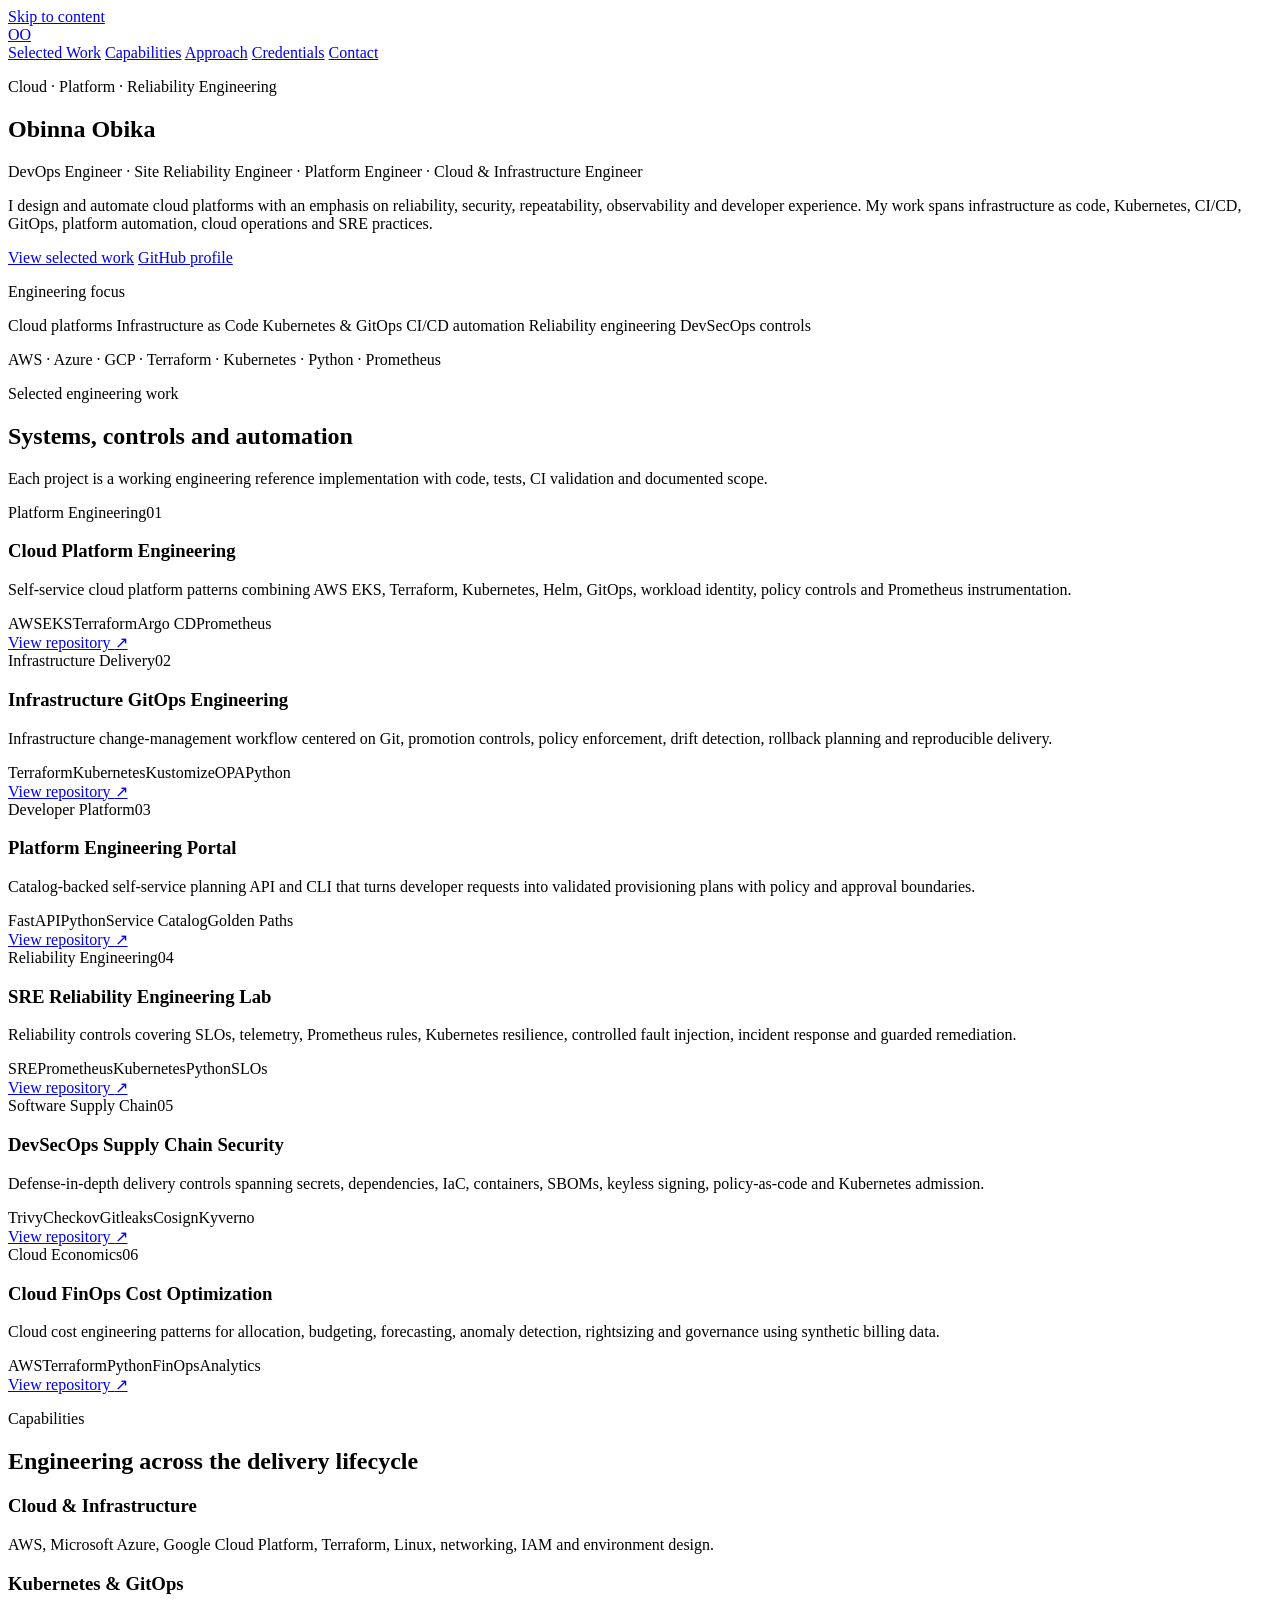
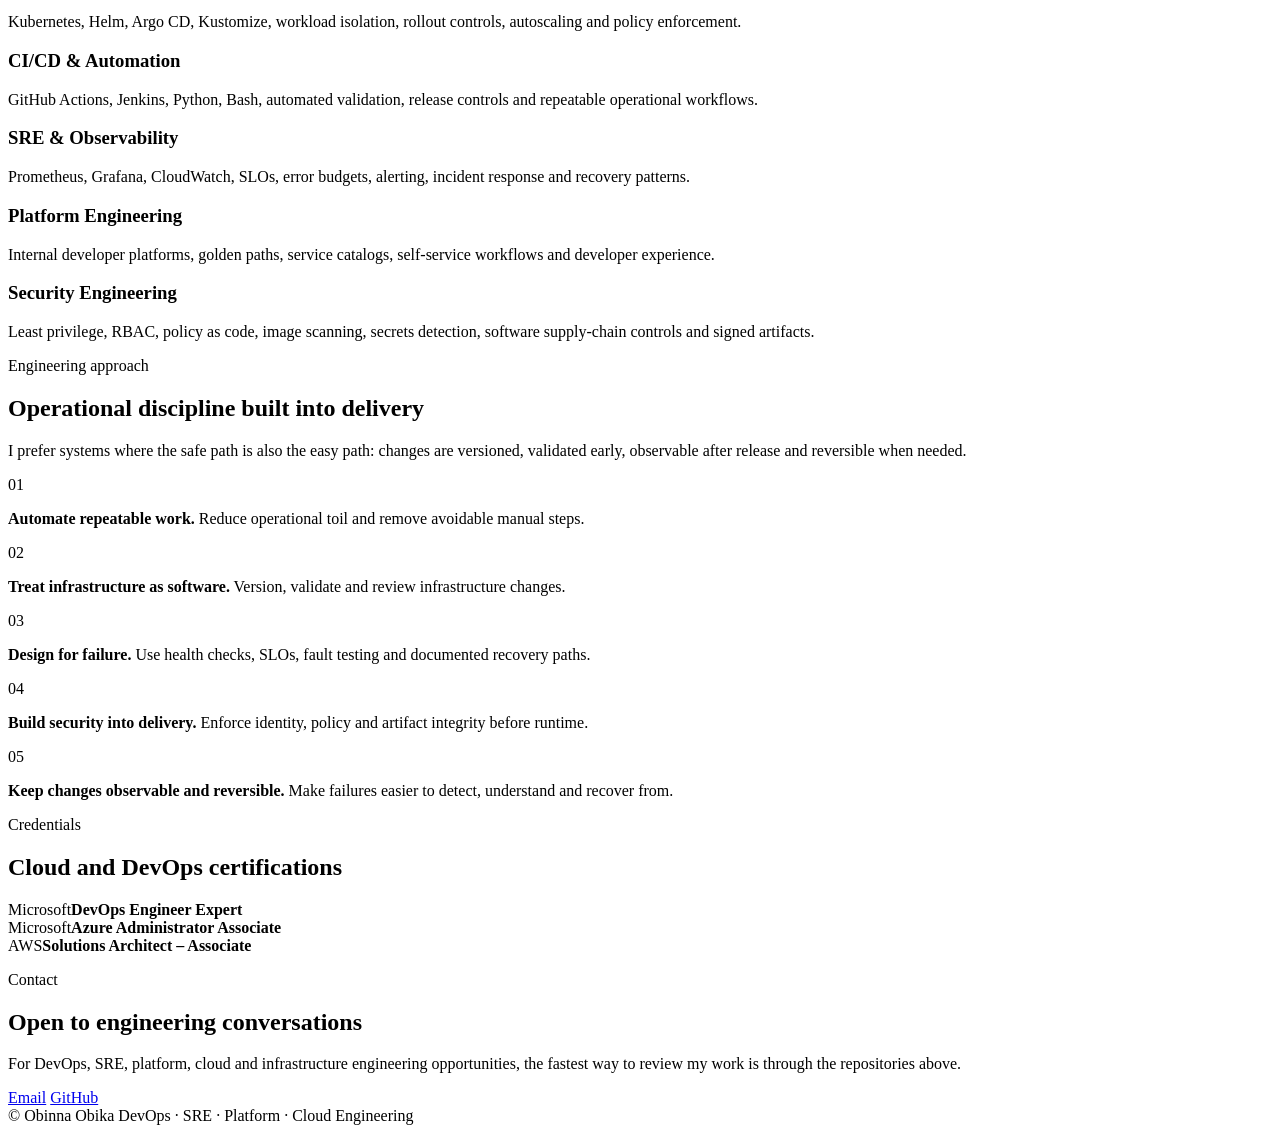
==== index.html @ 966cf47a "Publish professional portfolio from repository root" ====
<!doctype html>
<html lang="en">
<head>
  <meta charset="utf-8">
  <meta name="viewport" content="width=device-width, initial-scale=1">
  <meta name="description" content="Obinna Obika — DevOps, Site Reliability, Platform, Cloud and Infrastructure Engineering portfolio.">
  <meta name="theme-color" content="#0b1220">
  <meta property="og:title" content="Obinna Obika | Engineering Portfolio">
  <meta property="og:description" content="DevOps, SRE, Platform, Cloud and Infrastructure Engineering work focused on reliability, automation, security and developer experience.">
  <meta property="og:type" content="website">
  <title>Obinna Obika | Engineering Portfolio</title>
  <link rel="stylesheet" href="styles.css">
</head>
<body>
  <a class="skip-link" href="#main">Skip to content</a>

  <header class="site-header">
    <div class="container nav-wrap">
      <a class="brand" href="#top" aria-label="Obinna Obika home">OO</a>
      <nav class="nav" aria-label="Primary navigation">
        <a href="#work">Selected Work</a>
        <a href="#capabilities">Capabilities</a>
        <a href="#principles">Approach</a>
        <a href="#credentials">Credentials</a>
        <a class="nav-cta" href="#contact">Contact</a>
      </nav>
    </div>
  </header>

  <main id="main">
    <section class="hero" id="top">
      <div class="container hero-grid">
        <div>
          <p class="eyebrow">Cloud · Platform · Reliability Engineering</p>
          <h1>Obinna Obika</h1>
          <p class="role-line">DevOps Engineer · Site Reliability Engineer · Platform Engineer · Cloud &amp; Infrastructure Engineer</p>
          <p class="hero-copy">I design and automate cloud platforms with an emphasis on reliability, security, repeatability, observability and developer experience. My work spans infrastructure as code, Kubernetes, CI/CD, GitOps, platform automation, cloud operations and SRE practices.</p>
          <div class="hero-actions">
            <a class="button primary" href="#work">View selected work</a>
            <a class="button secondary" href="https://github.com/obinna-obika-devops" target="_blank" rel="noopener">GitHub profile</a>
          </div>
        </div>
        <aside class="focus-card" aria-label="Engineering focus">
          <p class="card-kicker">Engineering focus</p>
          <div class="focus-list">
            <span>Cloud platforms</span>
            <span>Infrastructure as Code</span>
            <span>Kubernetes &amp; GitOps</span>
            <span>CI/CD automation</span>
            <span>Reliability engineering</span>
            <span>DevSecOps controls</span>
          </div>
          <p class="focus-note">AWS · Azure · GCP · Terraform · Kubernetes · Python · Prometheus</p>
        </aside>
      </div>
    </section>

    <section class="section" id="work">
      <div class="container">
        <div class="section-heading">
          <p class="eyebrow">Selected engineering work</p>
          <h2>Systems, controls and automation</h2>
          <p>Each project is a working engineering reference implementation with code, tests, CI validation and documented scope.</p>
        </div>

        <div class="project-grid">
          <article class="project-card featured">
            <div class="project-topline"><span>Platform Engineering</span><span>01</span></div>
            <h3>Cloud Platform Engineering</h3>
            <p>Self-service cloud platform patterns combining AWS EKS, Terraform, Kubernetes, Helm, GitOps, workload identity, policy controls and Prometheus instrumentation.</p>
            <div class="tags"><span>AWS</span><span>EKS</span><span>Terraform</span><span>Argo CD</span><span>Prometheus</span></div>
            <a href="https://github.com/obinna-obika-devops/cloud-platform-engineering" target="_blank" rel="noopener">View repository <span aria-hidden="true">↗</span></a>
          </article>

          <article class="project-card">
            <div class="project-topline"><span>Infrastructure Delivery</span><span>02</span></div>
            <h3>Infrastructure GitOps Engineering</h3>
            <p>Infrastructure change-management workflow centered on Git, promotion controls, policy enforcement, drift detection, rollback planning and reproducible delivery.</p>
            <div class="tags"><span>Terraform</span><span>Kubernetes</span><span>Kustomize</span><span>OPA</span><span>Python</span></div>
            <a href="https://github.com/obinna-obika-devops/infrastructure-gitops-engineering" target="_blank" rel="noopener">View repository <span aria-hidden="true">↗</span></a>
          </article>

          <article class="project-card">
            <div class="project-topline"><span>Developer Platform</span><span>03</span></div>
            <h3>Platform Engineering Portal</h3>
            <p>Catalog-backed self-service planning API and CLI that turns developer requests into validated provisioning plans with policy and approval boundaries.</p>
            <div class="tags"><span>FastAPI</span><span>Python</span><span>Service Catalog</span><span>Golden Paths</span></div>
            <a href="https://github.com/obinna-obika-devops/platform-engineering-portal" target="_blank" rel="noopener">View repository <span aria-hidden="true">↗</span></a>
          </article>

          <article class="project-card">
            <div class="project-topline"><span>Reliability Engineering</span><span>04</span></div>
            <h3>SRE Reliability Engineering Lab</h3>
            <p>Reliability controls covering SLOs, telemetry, Prometheus rules, Kubernetes resilience, controlled fault injection, incident response and guarded remediation.</p>
            <div class="tags"><span>SRE</span><span>Prometheus</span><span>Kubernetes</span><span>Python</span><span>SLOs</span></div>
            <a href="https://github.com/obinna-obika-devops/sre-reliability-engineering-lab" target="_blank" rel="noopener">View repository <span aria-hidden="true">↗</span></a>
          </article>

          <article class="project-card">
            <div class="project-topline"><span>Software Supply Chain</span><span>05</span></div>
            <h3>DevSecOps Supply Chain Security</h3>
            <p>Defense-in-depth delivery controls spanning secrets, dependencies, IaC, containers, SBOMs, keyless signing, policy-as-code and Kubernetes admission.</p>
            <div class="tags"><span>Trivy</span><span>Checkov</span><span>Gitleaks</span><span>Cosign</span><span>Kyverno</span></div>
            <a href="https://github.com/obinna-obika-devops/devsecops-supply-chain-security" target="_blank" rel="noopener">View repository <span aria-hidden="true">↗</span></a>
          </article>

          <article class="project-card">
            <div class="project-topline"><span>Cloud Economics</span><span>06</span></div>
            <h3>Cloud FinOps Cost Optimization</h3>
            <p>Cloud cost engineering patterns for allocation, budgeting, forecasting, anomaly detection, rightsizing and governance using synthetic billing data.</p>
            <div class="tags"><span>AWS</span><span>Terraform</span><span>Python</span><span>FinOps</span><span>Analytics</span></div>
            <a href="https://github.com/obinna-obika-devops/cloud-finops-cost-optimization" target="_blank" rel="noopener">View repository <span aria-hidden="true">↗</span></a>
          </article>
        </div>
      </div>
    </section>

    <section class="section alt" id="capabilities">
      <div class="container">
        <div class="section-heading compact">
          <p class="eyebrow">Capabilities</p>
          <h2>Engineering across the delivery lifecycle</h2>
        </div>
        <div class="capability-grid">
          <div><h3>Cloud &amp; Infrastructure</h3><p>AWS, Microsoft Azure, Google Cloud Platform, Terraform, Linux, networking, IAM and environment design.</p></div>
          <div><h3>Kubernetes &amp; GitOps</h3><p>Kubernetes, Helm, Argo CD, Kustomize, workload isolation, rollout controls, autoscaling and policy enforcement.</p></div>
          <div><h3>CI/CD &amp; Automation</h3><p>GitHub Actions, Jenkins, Python, Bash, automated validation, release controls and repeatable operational workflows.</p></div>
          <div><h3>SRE &amp; Observability</h3><p>Prometheus, Grafana, CloudWatch, SLOs, error budgets, alerting, incident response and recovery patterns.</p></div>
          <div><h3>Platform Engineering</h3><p>Internal developer platforms, golden paths, service catalogs, self-service workflows and developer experience.</p></div>
          <div><h3>Security Engineering</h3><p>Least privilege, RBAC, policy as code, image scanning, secrets detection, software supply-chain controls and signed artifacts.</p></div>
        </div>
      </div>
    </section>

    <section class="section" id="principles">
      <div class="container split">
        <div class="section-heading compact">
          <p class="eyebrow">Engineering approach</p>
          <h2>Operational discipline built into delivery</h2>
          <p>I prefer systems where the safe path is also the easy path: changes are versioned, validated early, observable after release and reversible when needed.</p>
        </div>
        <div class="principles">
          <div><span>01</span><p><strong>Automate repeatable work.</strong> Reduce operational toil and remove avoidable manual steps.</p></div>
          <div><span>02</span><p><strong>Treat infrastructure as software.</strong> Version, validate and review infrastructure changes.</p></div>
          <div><span>03</span><p><strong>Design for failure.</strong> Use health checks, SLOs, fault testing and documented recovery paths.</p></div>
          <div><span>04</span><p><strong>Build security into delivery.</strong> Enforce identity, policy and artifact integrity before runtime.</p></div>
          <div><span>05</span><p><strong>Keep changes observable and reversible.</strong> Make failures easier to detect, understand and recover from.</p></div>
        </div>
      </div>
    </section>

    <section class="section alt" id="credentials">
      <div class="container credentials-wrap">
        <div class="section-heading compact">
          <p class="eyebrow">Credentials</p>
          <h2>Cloud and DevOps certifications</h2>
        </div>
        <div class="credential-grid">
          <div class="credential"><span>Microsoft</span><strong>DevOps Engineer Expert</strong></div>
          <div class="credential"><span>Microsoft</span><strong>Azure Administrator Associate</strong></div>
          <div class="credential"><span>AWS</span><strong>Solutions Architect – Associate</strong></div>
        </div>
      </div>
    </section>

    <section class="section contact" id="contact">
      <div class="container contact-grid">
        <div>
          <p class="eyebrow">Contact</p>
          <h2>Open to engineering conversations</h2>
          <p>For DevOps, SRE, platform, cloud and infrastructure engineering opportunities, the fastest way to review my work is through the repositories above.</p>
        </div>
        <div class="contact-actions">
          <a class="button primary" href="mailto:bilolo74@gmail.com">Email</a>
          <a class="button secondary" href="https://github.com/obinna-obika-devops" target="_blank" rel="noopener">GitHub</a>
        </div>
      </div>
    </section>
  </main>

  <footer>
    <div class="container footer-wrap">
      <span>© <span id="year"></span> Obinna Obika</span>
      <span>DevOps · SRE · Platform · Cloud Engineering</span>
    </div>
  </footer>

  <script src="script.js"></script>
</body>
</html>
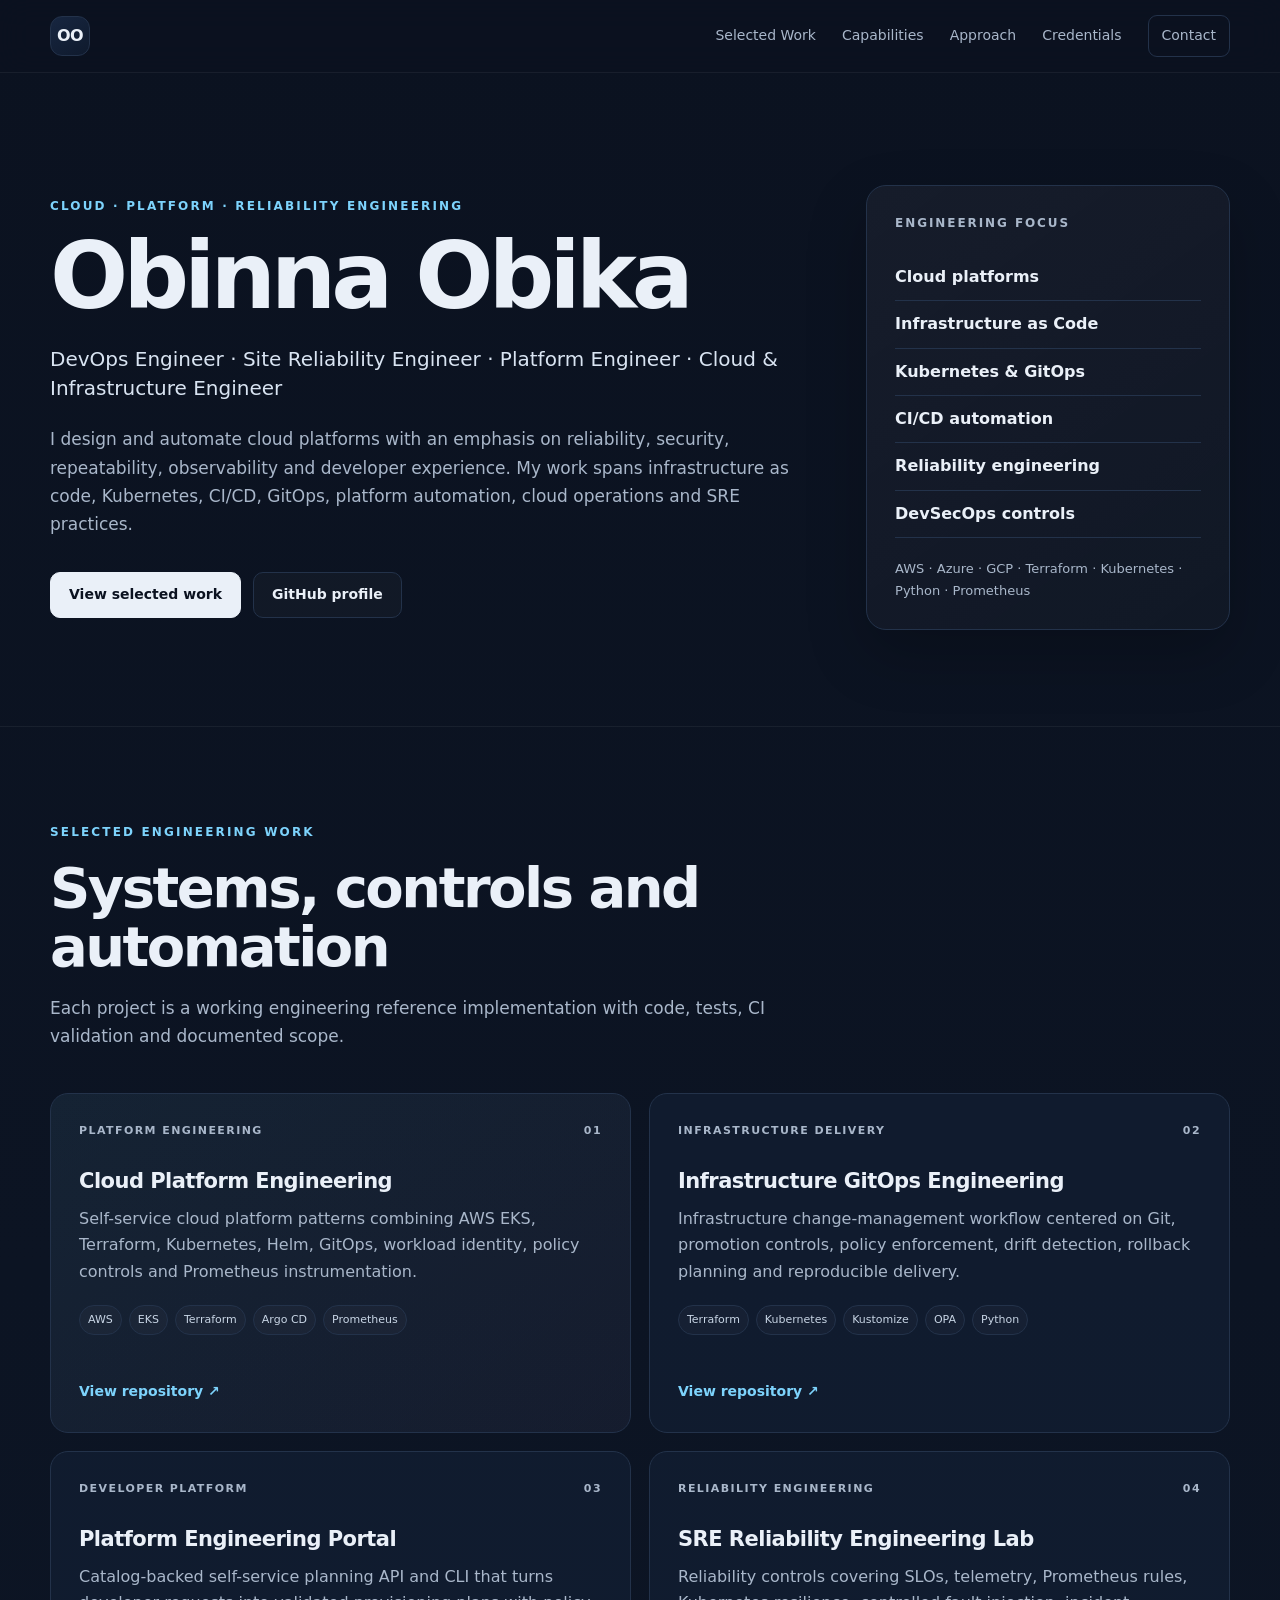
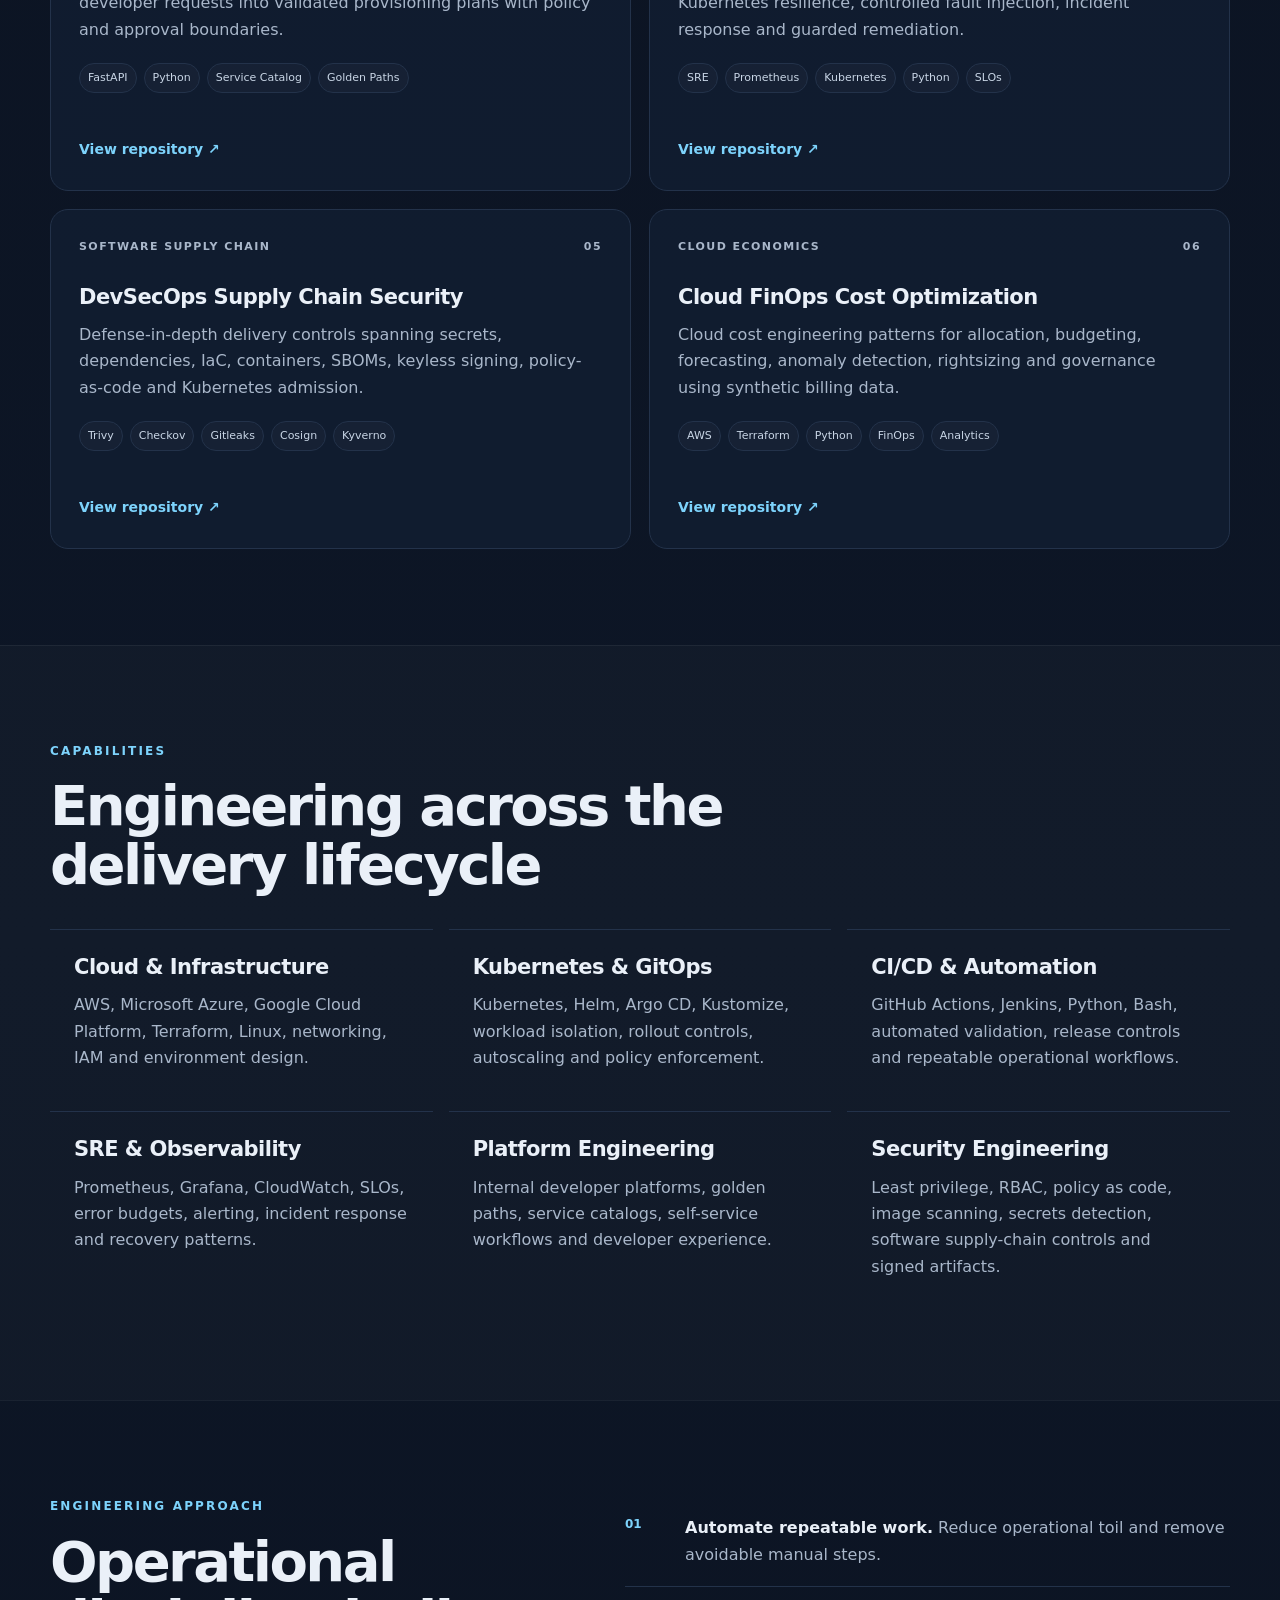
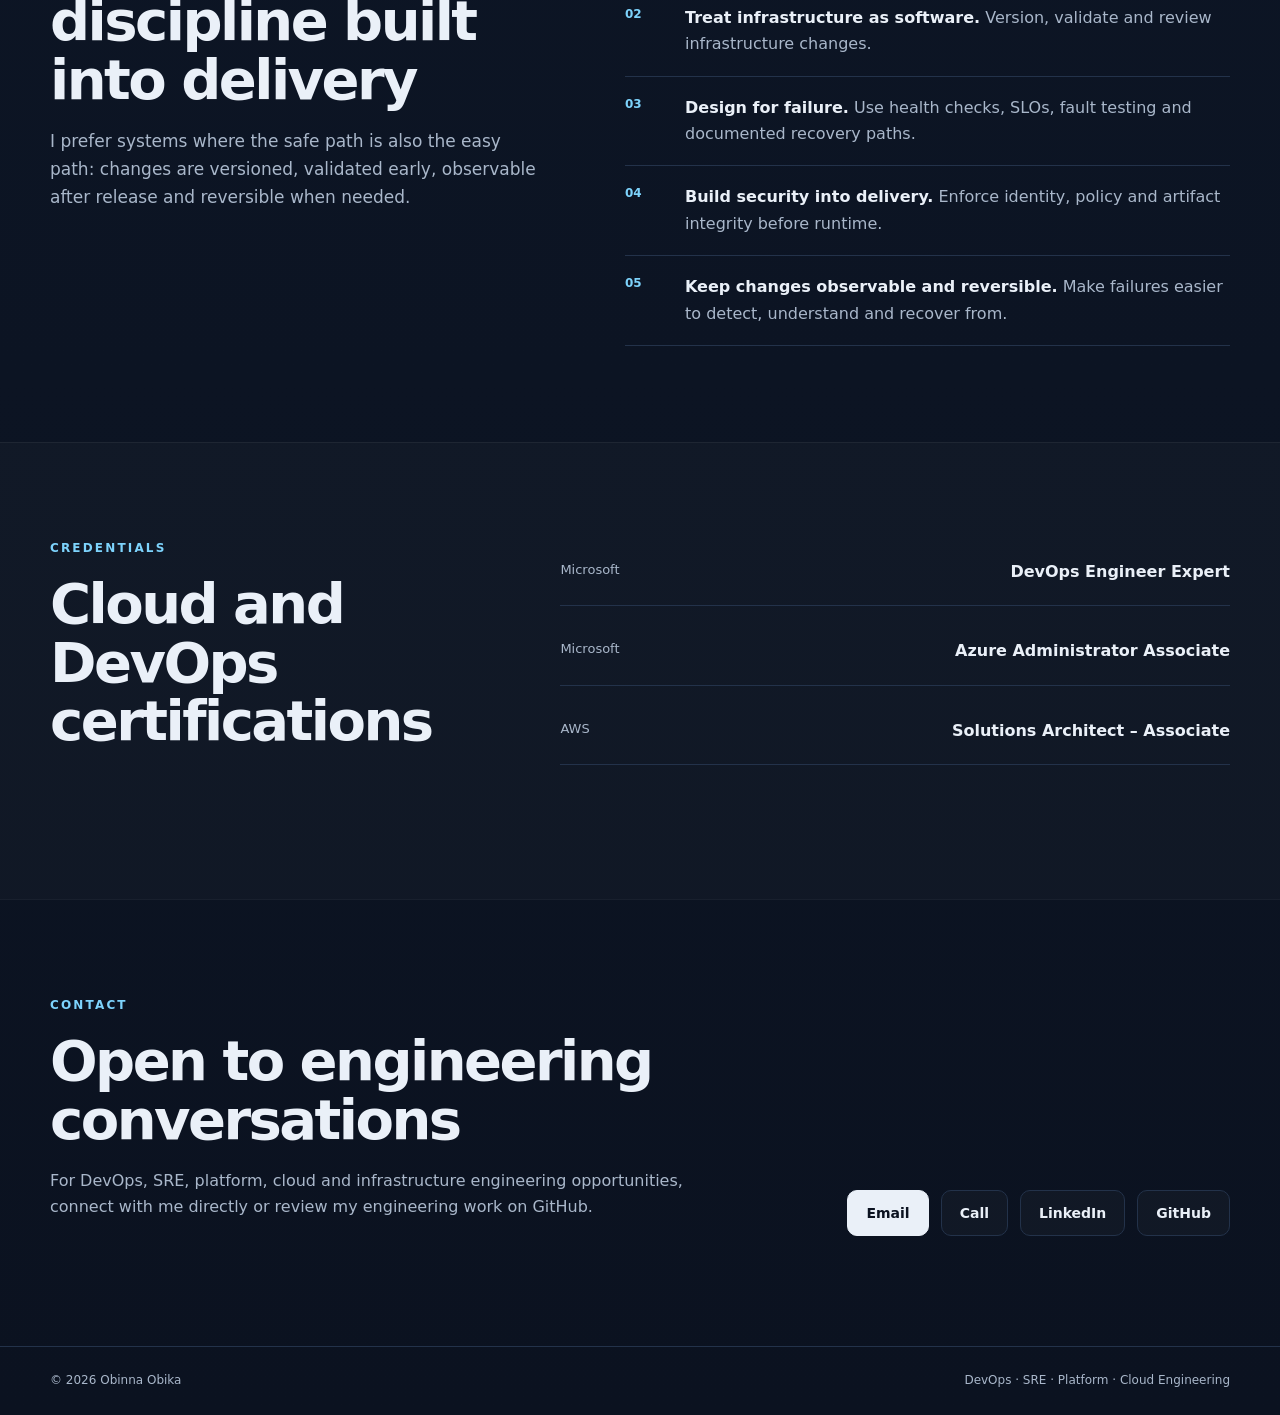
==== commit 43e6991c: "Improve portfolio contact links" ====
--- a/index.html
+++ b/index.html
@@ -13,178 +13,23 @@
 </head>
 <body>
   <a class="skip-link" href="#main">Skip to content</a>
-
-  <header class="site-header">
-    <div class="container nav-wrap">
-      <a class="brand" href="#top" aria-label="Obinna Obika home">OO</a>
-      <nav class="nav" aria-label="Primary navigation">
-        <a href="#work">Selected Work</a>
-        <a href="#capabilities">Capabilities</a>
-        <a href="#principles">Approach</a>
-        <a href="#credentials">Credentials</a>
-        <a class="nav-cta" href="#contact">Contact</a>
-      </nav>
-    </div>
-  </header>
-
+  <header class="site-header"><div class="container nav-wrap"><a class="brand" href="#top" aria-label="Obinna Obika home">OO</a><nav class="nav" aria-label="Primary navigation"><a href="#work">Selected Work</a><a href="#capabilities">Capabilities</a><a href="#principles">Approach</a><a href="#credentials">Credentials</a><a class="nav-cta" href="#contact">Contact</a></nav></div></header>
   <main id="main">
-    <section class="hero" id="top">
-      <div class="container hero-grid">
-        <div>
-          <p class="eyebrow">Cloud · Platform · Reliability Engineering</p>
-          <h1>Obinna Obika</h1>
-          <p class="role-line">DevOps Engineer · Site Reliability Engineer · Platform Engineer · Cloud &amp; Infrastructure Engineer</p>
-          <p class="hero-copy">I design and automate cloud platforms with an emphasis on reliability, security, repeatability, observability and developer experience. My work spans infrastructure as code, Kubernetes, CI/CD, GitOps, platform automation, cloud operations and SRE practices.</p>
-          <div class="hero-actions">
-            <a class="button primary" href="#work">View selected work</a>
-            <a class="button secondary" href="https://github.com/obinna-obika-devops" target="_blank" rel="noopener">GitHub profile</a>
-          </div>
-        </div>
-        <aside class="focus-card" aria-label="Engineering focus">
-          <p class="card-kicker">Engineering focus</p>
-          <div class="focus-list">
-            <span>Cloud platforms</span>
-            <span>Infrastructure as Code</span>
-            <span>Kubernetes &amp; GitOps</span>
-            <span>CI/CD automation</span>
-            <span>Reliability engineering</span>
-            <span>DevSecOps controls</span>
-          </div>
-          <p class="focus-note">AWS · Azure · GCP · Terraform · Kubernetes · Python · Prometheus</p>
-        </aside>
-      </div>
-    </section>
-
-    <section class="section" id="work">
-      <div class="container">
-        <div class="section-heading">
-          <p class="eyebrow">Selected engineering work</p>
-          <h2>Systems, controls and automation</h2>
-          <p>Each project is a working engineering reference implementation with code, tests, CI validation and documented scope.</p>
-        </div>
-
-        <div class="project-grid">
-          <article class="project-card featured">
-            <div class="project-topline"><span>Platform Engineering</span><span>01</span></div>
-            <h3>Cloud Platform Engineering</h3>
-            <p>Self-service cloud platform patterns combining AWS EKS, Terraform, Kubernetes, Helm, GitOps, workload identity, policy controls and Prometheus instrumentation.</p>
-            <div class="tags"><span>AWS</span><span>EKS</span><span>Terraform</span><span>Argo CD</span><span>Prometheus</span></div>
-            <a href="https://github.com/obinna-obika-devops/cloud-platform-engineering" target="_blank" rel="noopener">View repository <span aria-hidden="true">↗</span></a>
-          </article>
-
-          <article class="project-card">
-            <div class="project-topline"><span>Infrastructure Delivery</span><span>02</span></div>
-            <h3>Infrastructure GitOps Engineering</h3>
-            <p>Infrastructure change-management workflow centered on Git, promotion controls, policy enforcement, drift detection, rollback planning and reproducible delivery.</p>
-            <div class="tags"><span>Terraform</span><span>Kubernetes</span><span>Kustomize</span><span>OPA</span><span>Python</span></div>
-            <a href="https://github.com/obinna-obika-devops/infrastructure-gitops-engineering" target="_blank" rel="noopener">View repository <span aria-hidden="true">↗</span></a>
-          </article>
-
-          <article class="project-card">
-            <div class="project-topline"><span>Developer Platform</span><span>03</span></div>
-            <h3>Platform Engineering Portal</h3>
-            <p>Catalog-backed self-service planning API and CLI that turns developer requests into validated provisioning plans with policy and approval boundaries.</p>
-            <div class="tags"><span>FastAPI</span><span>Python</span><span>Service Catalog</span><span>Golden Paths</span></div>
-            <a href="https://github.com/obinna-obika-devops/platform-engineering-portal" target="_blank" rel="noopener">View repository <span aria-hidden="true">↗</span></a>
-          </article>
-
-          <article class="project-card">
-            <div class="project-topline"><span>Reliability Engineering</span><span>04</span></div>
-            <h3>SRE Reliability Engineering Lab</h3>
-            <p>Reliability controls covering SLOs, telemetry, Prometheus rules, Kubernetes resilience, controlled fault injection, incident response and guarded remediation.</p>
-            <div class="tags"><span>SRE</span><span>Prometheus</span><span>Kubernetes</span><span>Python</span><span>SLOs</span></div>
-            <a href="https://github.com/obinna-obika-devops/sre-reliability-engineering-lab" target="_blank" rel="noopener">View repository <span aria-hidden="true">↗</span></a>
-          </article>
-
-          <article class="project-card">
-            <div class="project-topline"><span>Software Supply Chain</span><span>05</span></div>
-            <h3>DevSecOps Supply Chain Security</h3>
-            <p>Defense-in-depth delivery controls spanning secrets, dependencies, IaC, containers, SBOMs, keyless signing, policy-as-code and Kubernetes admission.</p>
-            <div class="tags"><span>Trivy</span><span>Checkov</span><span>Gitleaks</span><span>Cosign</span><span>Kyverno</span></div>
-            <a href="https://github.com/obinna-obika-devops/devsecops-supply-chain-security" target="_blank" rel="noopener">View repository <span aria-hidden="true">↗</span></a>
-          </article>
-
-          <article class="project-card">
-            <div class="project-topline"><span>Cloud Economics</span><span>06</span></div>
-            <h3>Cloud FinOps Cost Optimization</h3>
-            <p>Cloud cost engineering patterns for allocation, budgeting, forecasting, anomaly detection, rightsizing and governance using synthetic billing data.</p>
-            <div class="tags"><span>AWS</span><span>Terraform</span><span>Python</span><span>FinOps</span><span>Analytics</span></div>
-            <a href="https://github.com/obinna-obika-devops/cloud-finops-cost-optimization" target="_blank" rel="noopener">View repository <span aria-hidden="true">↗</span></a>
-          </article>
-        </div>
-      </div>
-    </section>
-
-    <section class="section alt" id="capabilities">
-      <div class="container">
-        <div class="section-heading compact">
-          <p class="eyebrow">Capabilities</p>
-          <h2>Engineering across the delivery lifecycle</h2>
-        </div>
-        <div class="capability-grid">
-          <div><h3>Cloud &amp; Infrastructure</h3><p>AWS, Microsoft Azure, Google Cloud Platform, Terraform, Linux, networking, IAM and environment design.</p></div>
-          <div><h3>Kubernetes &amp; GitOps</h3><p>Kubernetes, Helm, Argo CD, Kustomize, workload isolation, rollout controls, autoscaling and policy enforcement.</p></div>
-          <div><h3>CI/CD &amp; Automation</h3><p>GitHub Actions, Jenkins, Python, Bash, automated validation, release controls and repeatable operational workflows.</p></div>
-          <div><h3>SRE &amp; Observability</h3><p>Prometheus, Grafana, CloudWatch, SLOs, error budgets, alerting, incident response and recovery patterns.</p></div>
-          <div><h3>Platform Engineering</h3><p>Internal developer platforms, golden paths, service catalogs, self-service workflows and developer experience.</p></div>
-          <div><h3>Security Engineering</h3><p>Least privilege, RBAC, policy as code, image scanning, secrets detection, software supply-chain controls and signed artifacts.</p></div>
-        </div>
-      </div>
-    </section>
-
-    <section class="section" id="principles">
-      <div class="container split">
-        <div class="section-heading compact">
-          <p class="eyebrow">Engineering approach</p>
-          <h2>Operational discipline built into delivery</h2>
-          <p>I prefer systems where the safe path is also the easy path: changes are versioned, validated early, observable after release and reversible when needed.</p>
-        </div>
-        <div class="principles">
-          <div><span>01</span><p><strong>Automate repeatable work.</strong> Reduce operational toil and remove avoidable manual steps.</p></div>
-          <div><span>02</span><p><strong>Treat infrastructure as software.</strong> Version, validate and review infrastructure changes.</p></div>
-          <div><span>03</span><p><strong>Design for failure.</strong> Use health checks, SLOs, fault testing and documented recovery paths.</p></div>
-          <div><span>04</span><p><strong>Build security into delivery.</strong> Enforce identity, policy and artifact integrity before runtime.</p></div>
-          <div><span>05</span><p><strong>Keep changes observable and reversible.</strong> Make failures easier to detect, understand and recover from.</p></div>
-        </div>
-      </div>
-    </section>
-
-    <section class="section alt" id="credentials">
-      <div class="container credentials-wrap">
-        <div class="section-heading compact">
-          <p class="eyebrow">Credentials</p>
-          <h2>Cloud and DevOps certifications</h2>
-        </div>
-        <div class="credential-grid">
-          <div class="credential"><span>Microsoft</span><strong>DevOps Engineer Expert</strong></div>
-          <div class="credential"><span>Microsoft</span><strong>Azure Administrator Associate</strong></div>
-          <div class="credential"><span>AWS</span><strong>Solutions Architect – Associate</strong></div>
-        </div>
-      </div>
-    </section>
-
-    <section class="section contact" id="contact">
-      <div class="container contact-grid">
-        <div>
-          <p class="eyebrow">Contact</p>
-          <h2>Open to engineering conversations</h2>
-          <p>For DevOps, SRE, platform, cloud and infrastructure engineering opportunities, the fastest way to review my work is through the repositories above.</p>
-        </div>
-        <div class="contact-actions">
-          <a class="button primary" href="mailto:bilolo74@gmail.com">Email</a>
-          <a class="button secondary" href="https://github.com/obinna-obika-devops" target="_blank" rel="noopener">GitHub</a>
-        </div>
-      </div>
-    </section>
+    <section class="hero" id="top"><div class="container hero-grid"><div><p class="eyebrow">Cloud · Platform · Reliability Engineering</p><h1>Obinna Obika</h1><p class="role-line">DevOps Engineer · Site Reliability Engineer · Platform Engineer · Cloud &amp; Infrastructure Engineer</p><p class="hero-copy">I design and automate cloud platforms with an emphasis on reliability, security, repeatability, observability and developer experience. My work spans infrastructure as code, Kubernetes, CI/CD, GitOps, platform automation, cloud operations and SRE practices.</p><div class="hero-actions"><a class="button primary" href="#work">View selected work</a><a class="button secondary" href="https://github.com/obinna-obika-devops" target="_blank" rel="noopener noreferrer">GitHub profile</a></div></div><aside class="focus-card" aria-label="Engineering focus"><p class="card-kicker">Engineering focus</p><div class="focus-list"><span>Cloud platforms</span><span>Infrastructure as Code</span><span>Kubernetes &amp; GitOps</span><span>CI/CD automation</span><span>Reliability engineering</span><span>DevSecOps controls</span></div><p class="focus-note">AWS · Azure · GCP · Terraform · Kubernetes · Python · Prometheus</p></aside></div></section>
+    <section class="section" id="work"><div class="container"><div class="section-heading"><p class="eyebrow">Selected engineering work</p><h2>Systems, controls and automation</h2><p>Each project is a working engineering reference implementation with code, tests, CI validation and documented scope.</p></div><div class="project-grid">
+      <article class="project-card featured"><div class="project-topline"><span>Platform Engineering</span><span>01</span></div><h3>Cloud Platform Engineering</h3><p>Self-service cloud platform patterns combining AWS EKS, Terraform, Kubernetes, Helm, GitOps, workload identity, policy controls and Prometheus instrumentation.</p><div class="tags"><span>AWS</span><span>EKS</span><span>Terraform</span><span>Argo CD</span><span>Prometheus</span></div><a href="https://github.com/obinna-obika-devops/cloud-platform-engineering" target="_blank" rel="noopener noreferrer">View repository <span aria-hidden="true">↗</span></a></article>
+      <article class="project-card"><div class="project-topline"><span>Infrastructure Delivery</span><span>02</span></div><h3>Infrastructure GitOps Engineering</h3><p>Infrastructure change-management workflow centered on Git, promotion controls, policy enforcement, drift detection, rollback planning and reproducible delivery.</p><div class="tags"><span>Terraform</span><span>Kubernetes</span><span>Kustomize</span><span>OPA</span><span>Python</span></div><a href="https://github.com/obinna-obika-devops/infrastructure-gitops-engineering" target="_blank" rel="noopener noreferrer">View repository <span aria-hidden="true">↗</span></a></article>
+      <article class="project-card"><div class="project-topline"><span>Developer Platform</span><span>03</span></div><h3>Platform Engineering Portal</h3><p>Catalog-backed self-service planning API and CLI that turns developer requests into validated provisioning plans with policy and approval boundaries.</p><div class="tags"><span>FastAPI</span><span>Python</span><span>Service Catalog</span><span>Golden Paths</span></div><a href="https://github.com/obinna-obika-devops/platform-engineering-portal" target="_blank" rel="noopener noreferrer">View repository <span aria-hidden="true">↗</span></a></article>
+      <article class="project-card"><div class="project-topline"><span>Reliability Engineering</span><span>04</span></div><h3>SRE Reliability Engineering Lab</h3><p>Reliability controls covering SLOs, telemetry, Prometheus rules, Kubernetes resilience, controlled fault injection, incident response and guarded remediation.</p><div class="tags"><span>SRE</span><span>Prometheus</span><span>Kubernetes</span><span>Python</span><span>SLOs</span></div><a href="https://github.com/obinna-obika-devops/sre-reliability-engineering-lab" target="_blank" rel="noopener noreferrer">View repository <span aria-hidden="true">↗</span></a></article>
+      <article class="project-card"><div class="project-topline"><span>Software Supply Chain</span><span>05</span></div><h3>DevSecOps Supply Chain Security</h3><p>Defense-in-depth delivery controls spanning secrets, dependencies, IaC, containers, SBOMs, keyless signing, policy-as-code and Kubernetes admission.</p><div class="tags"><span>Trivy</span><span>Checkov</span><span>Gitleaks</span><span>Cosign</span><span>Kyverno</span></div><a href="https://github.com/obinna-obika-devops/devsecops-supply-chain-security" target="_blank" rel="noopener noreferrer">View repository <span aria-hidden="true">↗</span></a></article>
+      <article class="project-card"><div class="project-topline"><span>Cloud Economics</span><span>06</span></div><h3>Cloud FinOps Cost Optimization</h3><p>Cloud cost engineering patterns for allocation, budgeting, forecasting, anomaly detection, rightsizing and governance using synthetic billing data.</p><div class="tags"><span>AWS</span><span>Terraform</span><span>Python</span><span>FinOps</span><span>Analytics</span></div><a href="https://github.com/obinna-obika-devops/cloud-finops-cost-optimization" target="_blank" rel="noopener noreferrer">View repository <span aria-hidden="true">↗</span></a></article>
+    </div></div></section>
+    <section class="section alt" id="capabilities"><div class="container"><div class="section-heading compact"><p class="eyebrow">Capabilities</p><h2>Engineering across the delivery lifecycle</h2></div><div class="capability-grid"><div><h3>Cloud &amp; Infrastructure</h3><p>AWS, Microsoft Azure, Google Cloud Platform, Terraform, Linux, networking, IAM and environment design.</p></div><div><h3>Kubernetes &amp; GitOps</h3><p>Kubernetes, Helm, Argo CD, Kustomize, workload isolation, rollout controls, autoscaling and policy enforcement.</p></div><div><h3>CI/CD &amp; Automation</h3><p>GitHub Actions, Jenkins, Python, Bash, automated validation, release controls and repeatable operational workflows.</p></div><div><h3>SRE &amp; Observability</h3><p>Prometheus, Grafana, CloudWatch, SLOs, error budgets, alerting, incident response and recovery patterns.</p></div><div><h3>Platform Engineering</h3><p>Internal developer platforms, golden paths, service catalogs, self-service workflows and developer experience.</p></div><div><h3>Security Engineering</h3><p>Least privilege, RBAC, policy as code, image scanning, secrets detection, software supply-chain controls and signed artifacts.</p></div></div></div></section>
+    <section class="section" id="principles"><div class="container split"><div class="section-heading compact"><p class="eyebrow">Engineering approach</p><h2>Operational discipline built into delivery</h2><p>I prefer systems where the safe path is also the easy path: changes are versioned, validated early, observable after release and reversible when needed.</p></div><div class="principles"><div><span>01</span><p><strong>Automate repeatable work.</strong> Reduce operational toil and remove avoidable manual steps.</p></div><div><span>02</span><p><strong>Treat infrastructure as software.</strong> Version, validate and review infrastructure changes.</p></div><div><span>03</span><p><strong>Design for failure.</strong> Use health checks, SLOs, fault testing and documented recovery paths.</p></div><div><span>04</span><p><strong>Build security into delivery.</strong> Enforce identity, policy and artifact integrity before runtime.</p></div><div><span>05</span><p><strong>Keep changes observable and reversible.</strong> Make failures easier to detect, understand and recover from.</p></div></div></div></section>
+    <section class="section alt" id="credentials"><div class="container credentials-wrap"><div class="section-heading compact"><p class="eyebrow">Credentials</p><h2>Cloud and DevOps certifications</h2></div><div class="credential-grid"><div class="credential"><span>Microsoft</span><strong>DevOps Engineer Expert</strong></div><div class="credential"><span>Microsoft</span><strong>Azure Administrator Associate</strong></div><div class="credential"><span>AWS</span><strong>Solutions Architect – Associate</strong></div></div></div></section>
+    <section class="section contact" id="contact"><div class="container contact-grid"><div><p class="eyebrow">Contact</p><h2>Open to engineering conversations</h2><p>For DevOps, SRE, platform, cloud and infrastructure engineering opportunities, connect with me directly or review my engineering work on GitHub.</p></div><div class="contact-actions"><a class="button primary" href="mailto:bilolo74@gmail.com" aria-label="Email Obinna Obika">Email</a><a class="button secondary" href="tel:+13127710557" aria-label="Call Obinna Obika">Call</a><a class="button secondary" href="https://www.linkedin.com/in/obinna-obika-devops" target="_blank" rel="noopener noreferrer" aria-label="Obinna Obika on LinkedIn">LinkedIn</a><a class="button secondary" href="https://github.com/obinna-obika-devops" target="_blank" rel="noopener noreferrer" aria-label="Obinna Obika on GitHub">GitHub</a></div></div></section>
   </main>
-
-  <footer>
-    <div class="container footer-wrap">
-      <span>© <span id="year"></span> Obinna Obika</span>
-      <span>DevOps · SRE · Platform · Cloud Engineering</span>
-    </div>
-  </footer>
-
+  <footer><div class="container footer-wrap"><span>© <span id="year"></span> Obinna Obika</span><span>DevOps · SRE · Platform · Cloud Engineering</span></div></footer>
   <script src="script.js"></script>
 </body>
 </html>
--- a/styles.css
+++ b/styles.css
@@ -0,0 +1 @@
+:root{--bg:#0b1220;--bg2:#0f1a2d;--panel:#131f34;--text:#eaf0f8;--muted:#a9b7ca;--line:#23324a;--accent:#7dd3fc;--accent2:#c4b5fd;--max:1180px;--shadow:0 24px 60px rgba(0,0,0,.22)}*{box-sizing:border-box}html{scroll-behavior:smooth}body{margin:0;background:linear-gradient(180deg,#0b1220 0%,#0d1626 55%,#0b1220 100%);color:var(--text);font-family:Inter,ui-sans-serif,system-ui,-apple-system,BlinkMacSystemFont,"Segoe UI",sans-serif;line-height:1.65}a{color:inherit;text-decoration:none}.container{width:min(calc(100% - 40px),var(--max));margin:auto}.skip-link{position:absolute;left:-9999px;top:0}.skip-link:focus{left:16px;top:16px;background:#fff;color:#000;padding:10px 14px;border-radius:8px;z-index:100}.site-header{position:sticky;top:0;z-index:20;background:rgba(11,18,32,.82);backdrop-filter:blur(16px);border-bottom:1px solid rgba(255,255,255,.06)}.nav-wrap{height:72px;display:flex;align-items:center;justify-content:space-between}.brand{display:grid;place-items:center;width:40px;height:40px;border:1px solid var(--line);border-radius:12px;font-weight:800;letter-spacing:-.04em;background:linear-gradient(145deg,#172640,#0f1a2d)}.nav{display:flex;gap:26px;align-items:center;color:var(--muted);font-size:14px}.nav a:hover{color:var(--text)}.nav-cta{border:1px solid var(--line);padding:8px 13px;border-radius:9px}.hero{padding:112px 0 96px}.hero-grid{display:grid;grid-template-columns:minmax(0,1.55fr) minmax(280px,.75fr);gap:64px;align-items:center}.eyebrow{text-transform:uppercase;letter-spacing:.18em;font-size:12px;font-weight:800;color:var(--accent);margin:0 0 16px}h1{font-size:clamp(52px,8vw,92px);line-height:.96;letter-spacing:-.055em;margin:0 0 24px}h2{font-size:clamp(34px,5vw,56px);line-height:1.05;letter-spacing:-.045em;margin:0 0 18px}h3{font-size:21px;line-height:1.25;letter-spacing:-.025em;margin:0 0 12px}.role-line{font-size:20px;line-height:1.45;max-width:780px;margin:0 0 22px;color:#d9e4f2}.hero-copy{font-size:17px;max-width:760px;color:var(--muted);margin:0}.hero-actions,.contact-actions{display:flex;gap:12px;flex-wrap:wrap;margin-top:34px}.button{display:inline-flex;align-items:center;justify-content:center;min-height:46px;padding:0 18px;border-radius:10px;font-weight:750;font-size:14px;border:1px solid var(--line);transition:.2s ease}.button:hover{transform:translateY(-1px)}.button.primary{background:var(--text);color:#0b1220;border-color:var(--text)}.button.secondary{background:rgba(255,255,255,.025)}.focus-card{border:1px solid var(--line);border-radius:20px;padding:28px;background:linear-gradient(145deg,rgba(255,255,255,.045),rgba(255,255,255,.018));box-shadow:var(--shadow)}.card-kicker{font-size:12px;text-transform:uppercase;letter-spacing:.16em;color:var(--muted);font-weight:800;margin:0 0 20px}.focus-list{display:grid;gap:0}.focus-list span{padding:10px 0;border-bottom:1px solid var(--line);font-weight:650}.focus-note{color:var(--muted);font-size:13px;margin:20px 0 0}.section{padding:96px 0;border-top:1px solid rgba(255,255,255,.055)}.section.alt{background:rgba(255,255,255,.018)}.section-heading{max-width:780px;margin-bottom:42px}.section-heading p:not(.eyebrow){color:var(--muted);font-size:17px;margin:0}.section-heading.compact{margin-bottom:34px}.project-grid{display:grid;grid-template-columns:repeat(2,minmax(0,1fr));gap:18px}.project-card{display:flex;flex-direction:column;min-height:340px;padding:28px;border:1px solid var(--line);border-radius:18px;background:rgba(19,31,52,.68);transition:.2s ease}.project-card:hover{transform:translateY(-3px);border-color:#35506f;background:rgba(19,31,52,.92)}.project-card.featured{background:linear-gradient(145deg,rgba(125,211,252,.08),rgba(196,181,253,.05))}.project-topline{display:flex;justify-content:space-between;gap:16px;color:var(--muted);font-size:11px;font-weight:800;text-transform:uppercase;letter-spacing:.13em;margin-bottom:28px}.project-card p{color:var(--muted);margin:0 0 20px}.project-card>a{margin-top:auto;font-size:14px;font-weight:800;color:var(--accent)}.tags{display:flex;flex-wrap:wrap;gap:7px;margin:0 0 28px}.tags span{font-size:11px;padding:5px 8px;border:1px solid var(--line);border-radius:999px;color:#c8d5e5;background:rgba(255,255,255,.025)}.capability-grid{display:grid;grid-template-columns:repeat(3,minmax(0,1fr));gap:16px}.capability-grid>div{padding:24px;border-top:1px solid var(--line)}.capability-grid p{margin:0;color:var(--muted)}.split{display:grid;grid-template-columns:minmax(0,.9fr) minmax(0,1.1fr);gap:80px;align-items:start}.principles{display:grid}.principles>div{display:grid;grid-template-columns:44px 1fr;gap:16px;padding:18px 0;border-bottom:1px solid var(--line)}.principles span{color:var(--accent);font-size:12px;font-weight:800}.principles p{margin:0;color:var(--muted)}.principles strong{color:var(--text)}.credentials-wrap{display:grid;grid-template-columns:.8fr 1.2fr;gap:64px;align-items:start}.credential-grid{display:grid;gap:12px}.credential{display:flex;justify-content:space-between;gap:20px;padding:20px 0;border-bottom:1px solid var(--line)}.credential span{color:var(--muted);font-size:13px}.credential strong{text-align:right}.contact{padding-bottom:110px}.contact-grid{display:grid;grid-template-columns:1.3fr .7fr;gap:60px;align-items:end}.contact-grid p:not(.eyebrow){color:var(--muted);max-width:660px}.contact-actions{justify-content:flex-end;margin:0}footer{border-top:1px solid var(--line);padding:24px 0;color:var(--muted);font-size:12px}.footer-wrap{display:flex;justify-content:space-between;gap:20px;flex-wrap:wrap}@media(max-width:900px){.nav{gap:15px}.nav a:not(.nav-cta){display:none}.hero{padding:84px 0 72px}.hero-grid,.split,.credentials-wrap,.contact-grid{grid-template-columns:1fr;gap:36px}.project-grid{grid-template-columns:1fr}.capability-grid{grid-template-columns:repeat(2,minmax(0,1fr))}.contact-actions{justify-content:flex-start}}@media(max-width:600px){.container{width:min(calc(100% - 28px),var(--max))}.hero{padding-top:68px}h1{font-size:52px}.role-line{font-size:17px}.section{padding:72px 0}.capability-grid{grid-template-columns:1fr}.capability-grid>div{padding:20px 0}.project-card{padding:22px;min-height:0}.credential{flex-direction:column;gap:4px}.credential strong{text-align:left}.footer-wrap{flex-direction:column}.focus-card{padding:22px}}@media(prefers-reduced-motion:reduce){html{scroll-behavior:auto}*{transition:none!important}}
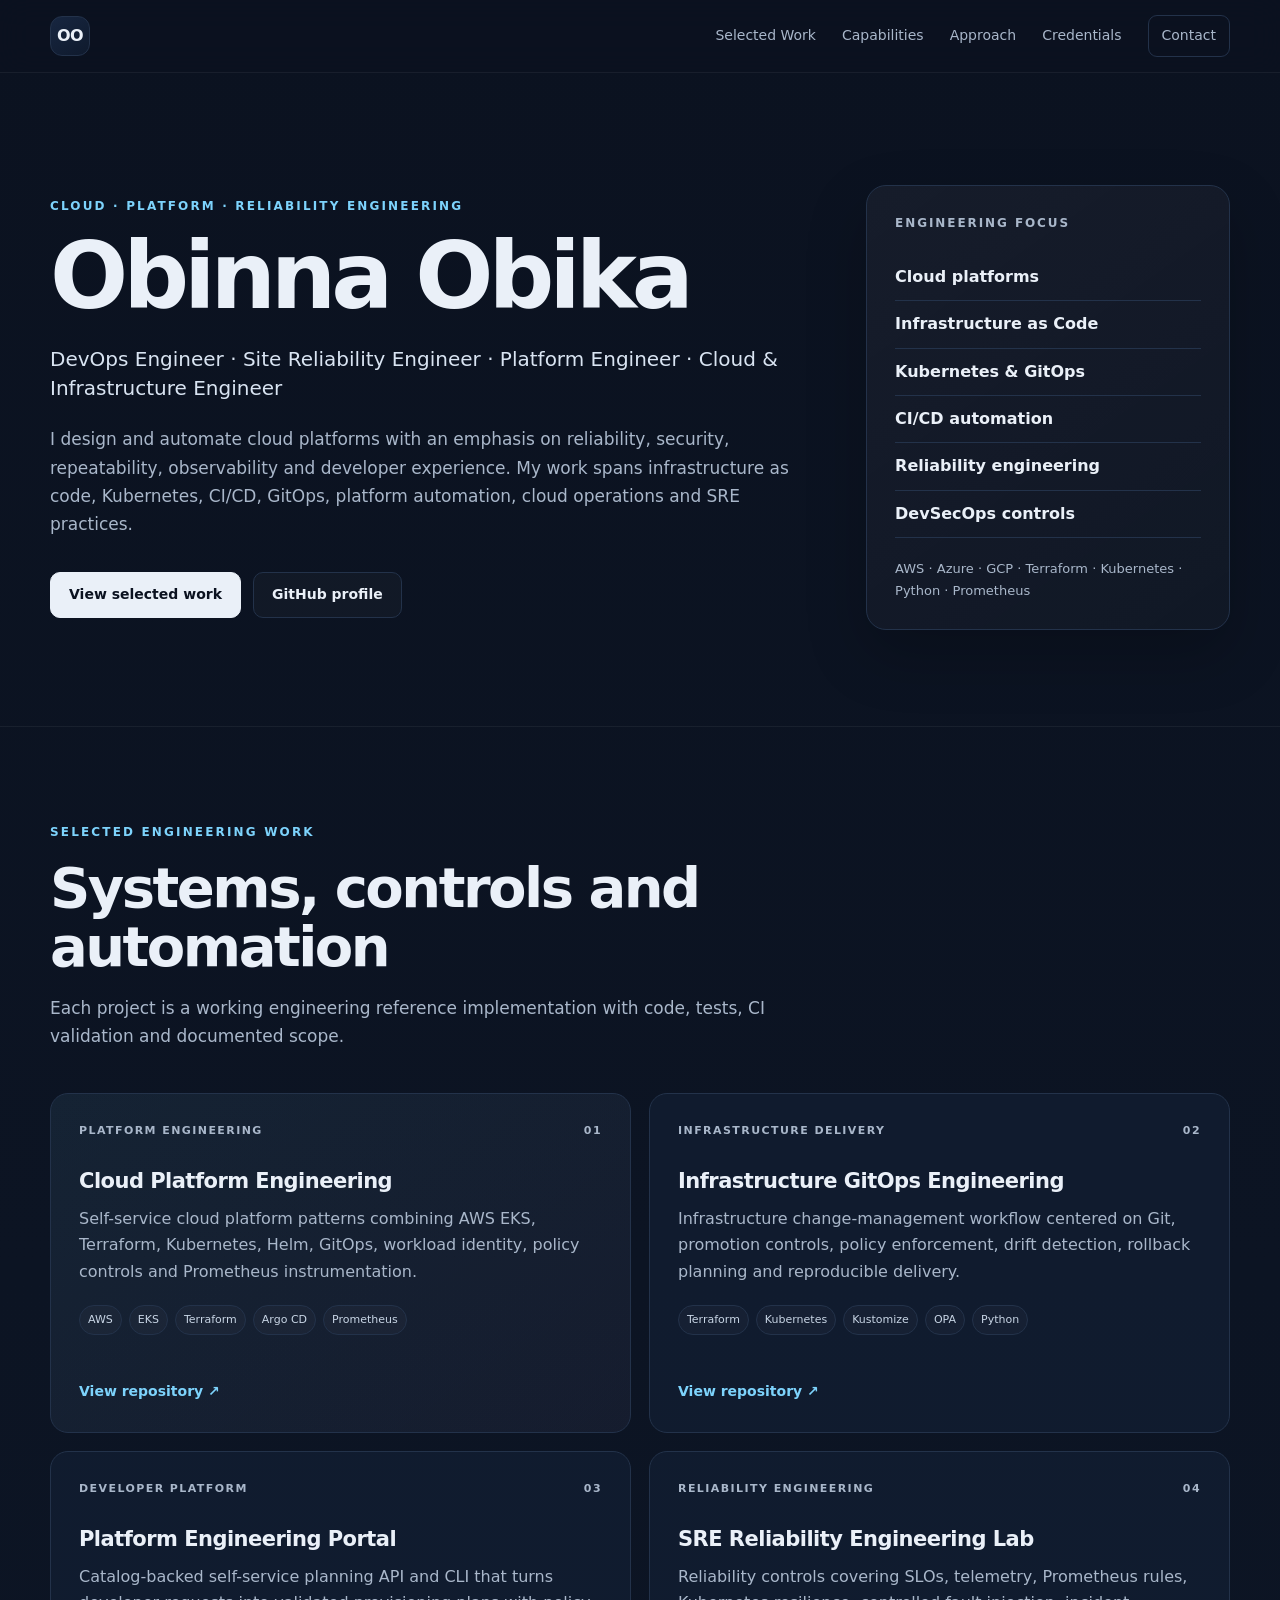
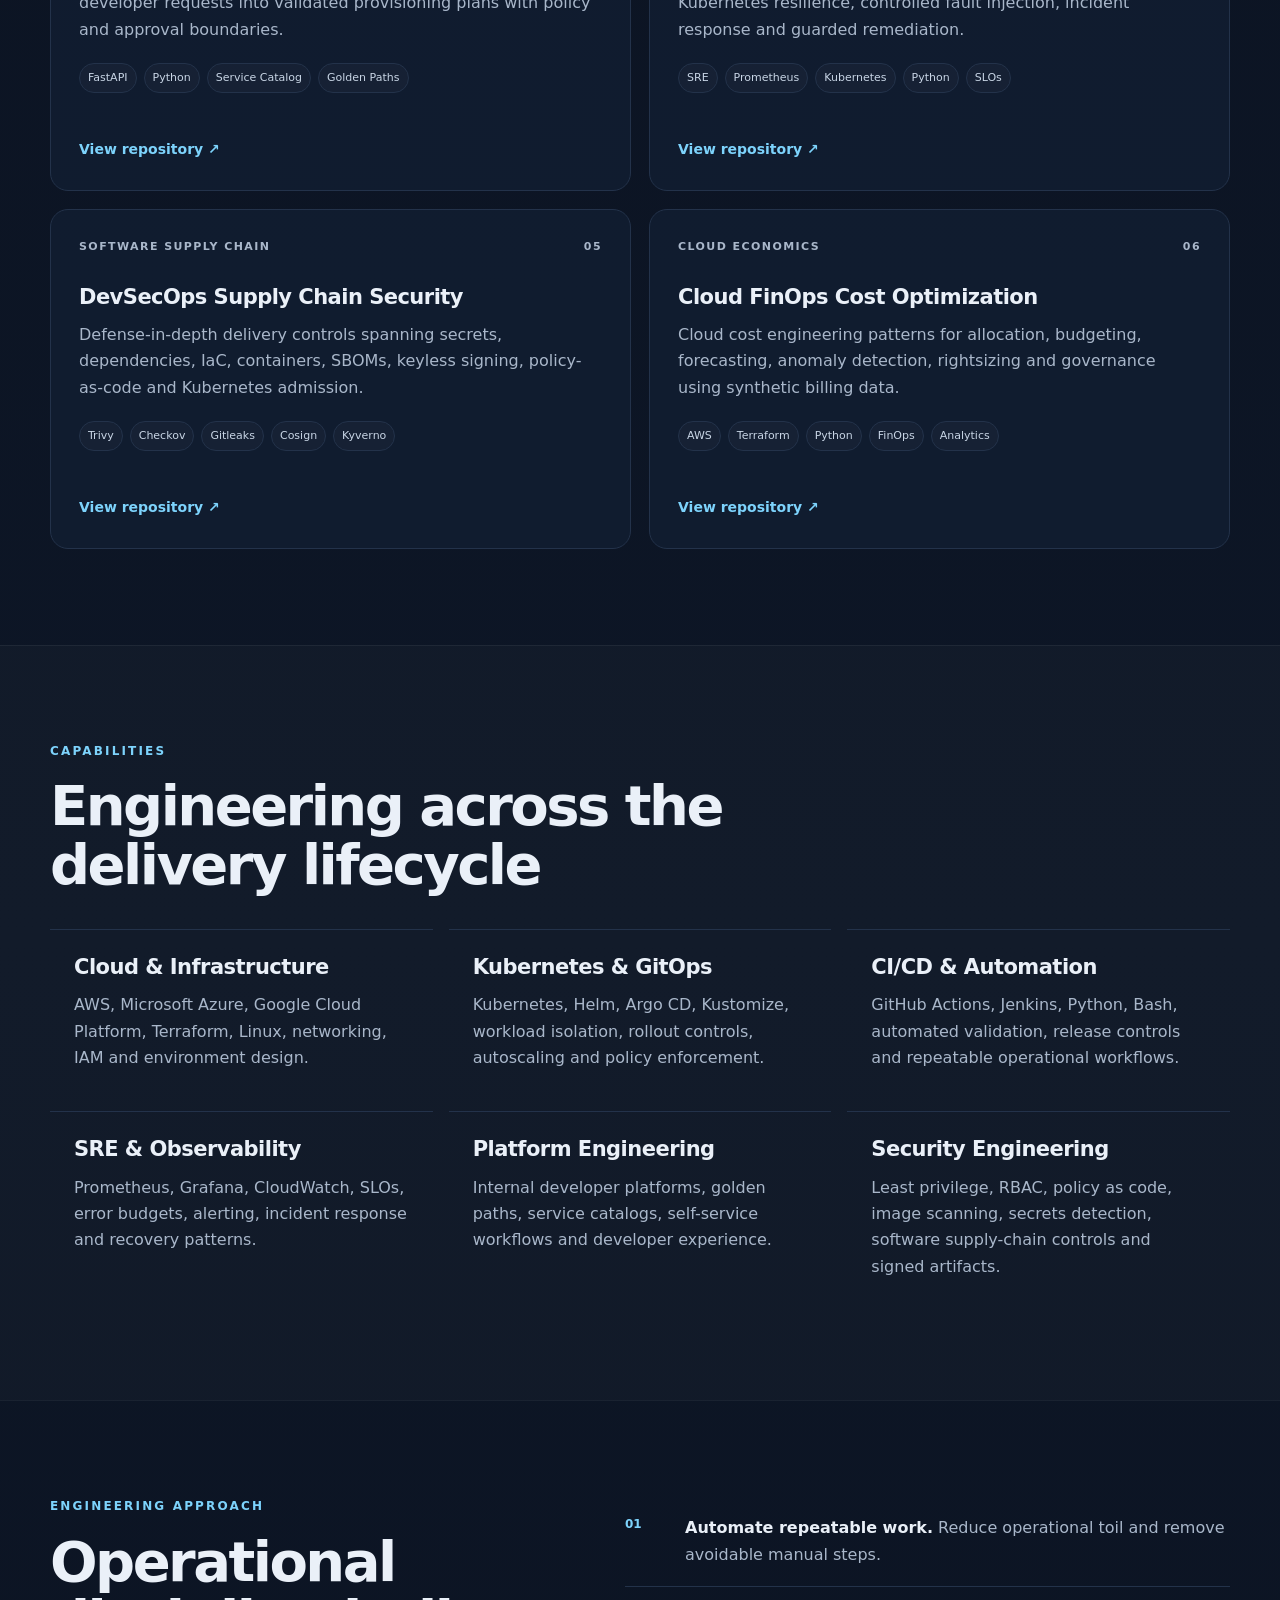
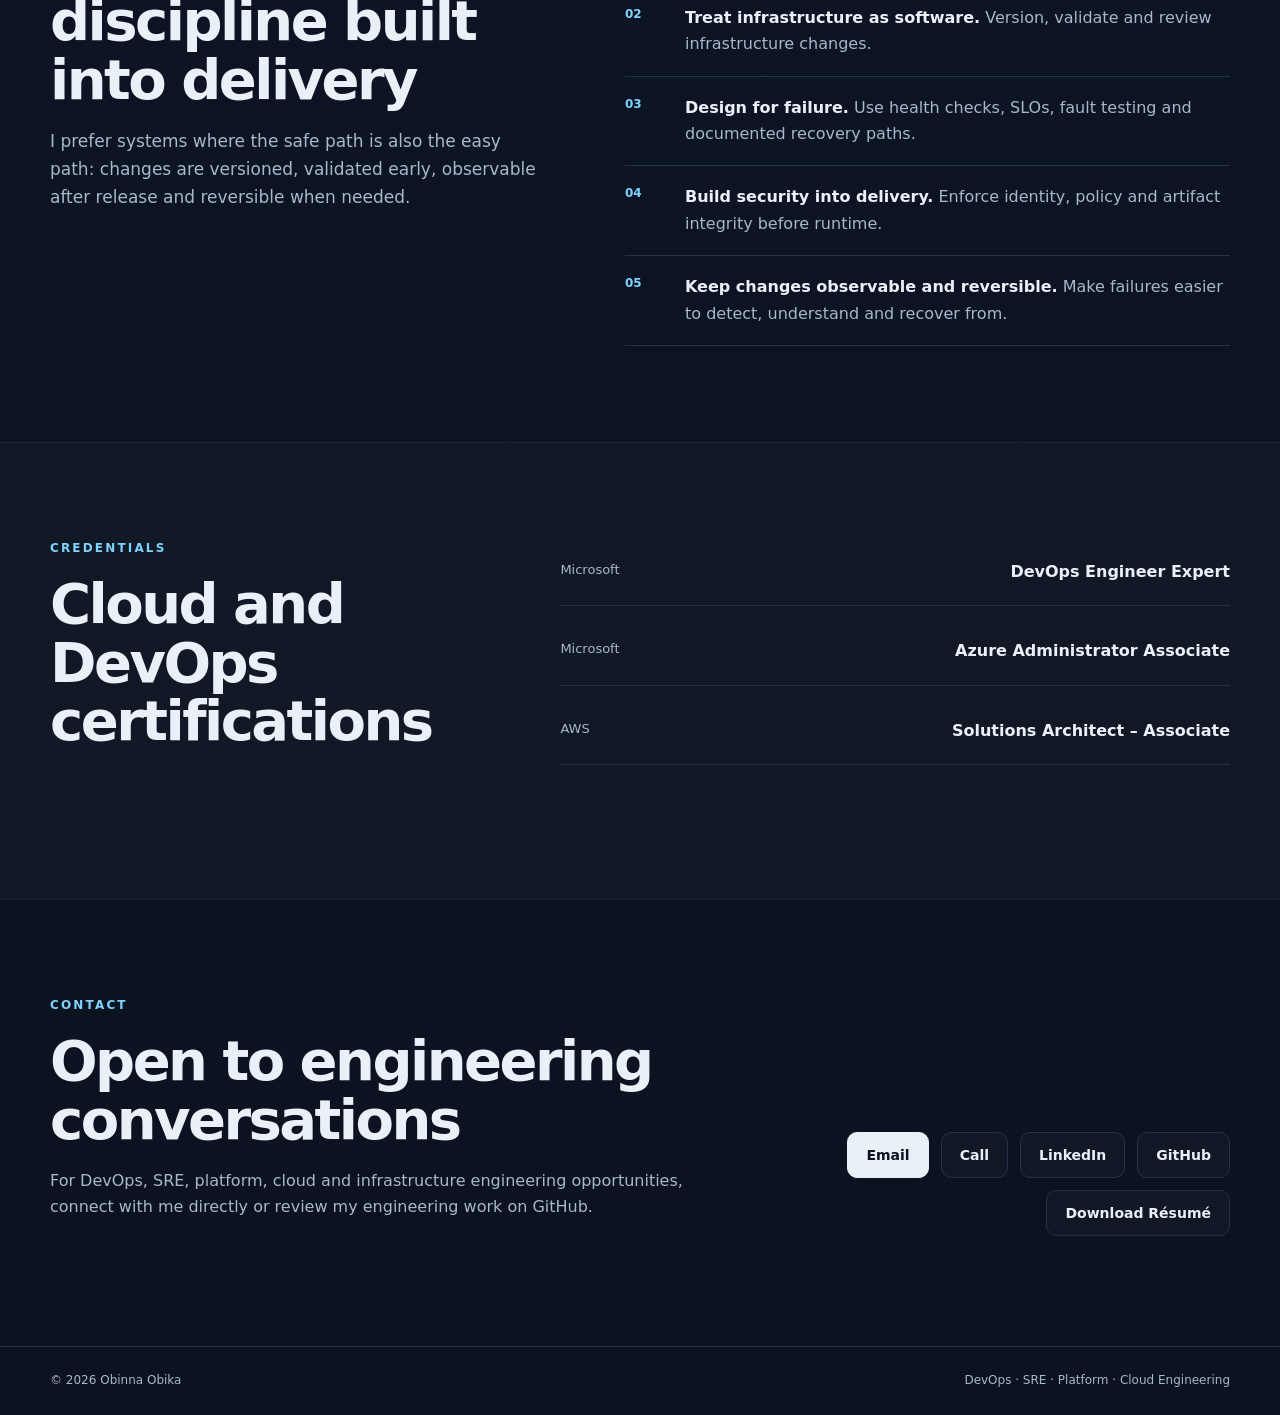
==== commit e3f40517: "Add downloadable resume button to portfolio" ====
--- a/index.html
+++ b/index.html
@@ -27,7 +27,7 @@
     <section class="section alt" id="capabilities"><div class="container"><div class="section-heading compact"><p class="eyebrow">Capabilities</p><h2>Engineering across the delivery lifecycle</h2></div><div class="capability-grid"><div><h3>Cloud &amp; Infrastructure</h3><p>AWS, Microsoft Azure, Google Cloud Platform, Terraform, Linux, networking, IAM and environment design.</p></div><div><h3>Kubernetes &amp; GitOps</h3><p>Kubernetes, Helm, Argo CD, Kustomize, workload isolation, rollout controls, autoscaling and policy enforcement.</p></div><div><h3>CI/CD &amp; Automation</h3><p>GitHub Actions, Jenkins, Python, Bash, automated validation, release controls and repeatable operational workflows.</p></div><div><h3>SRE &amp; Observability</h3><p>Prometheus, Grafana, CloudWatch, SLOs, error budgets, alerting, incident response and recovery patterns.</p></div><div><h3>Platform Engineering</h3><p>Internal developer platforms, golden paths, service catalogs, self-service workflows and developer experience.</p></div><div><h3>Security Engineering</h3><p>Least privilege, RBAC, policy as code, image scanning, secrets detection, software supply-chain controls and signed artifacts.</p></div></div></div></section>
     <section class="section" id="principles"><div class="container split"><div class="section-heading compact"><p class="eyebrow">Engineering approach</p><h2>Operational discipline built into delivery</h2><p>I prefer systems where the safe path is also the easy path: changes are versioned, validated early, observable after release and reversible when needed.</p></div><div class="principles"><div><span>01</span><p><strong>Automate repeatable work.</strong> Reduce operational toil and remove avoidable manual steps.</p></div><div><span>02</span><p><strong>Treat infrastructure as software.</strong> Version, validate and review infrastructure changes.</p></div><div><span>03</span><p><strong>Design for failure.</strong> Use health checks, SLOs, fault testing and documented recovery paths.</p></div><div><span>04</span><p><strong>Build security into delivery.</strong> Enforce identity, policy and artifact integrity before runtime.</p></div><div><span>05</span><p><strong>Keep changes observable and reversible.</strong> Make failures easier to detect, understand and recover from.</p></div></div></div></section>
     <section class="section alt" id="credentials"><div class="container credentials-wrap"><div class="section-heading compact"><p class="eyebrow">Credentials</p><h2>Cloud and DevOps certifications</h2></div><div class="credential-grid"><div class="credential"><span>Microsoft</span><strong>DevOps Engineer Expert</strong></div><div class="credential"><span>Microsoft</span><strong>Azure Administrator Associate</strong></div><div class="credential"><span>AWS</span><strong>Solutions Architect – Associate</strong></div></div></div></section>
-    <section class="section contact" id="contact"><div class="container contact-grid"><div><p class="eyebrow">Contact</p><h2>Open to engineering conversations</h2><p>For DevOps, SRE, platform, cloud and infrastructure engineering opportunities, connect with me directly or review my engineering work on GitHub.</p></div><div class="contact-actions"><a class="button primary" href="mailto:bilolo74@gmail.com" aria-label="Email Obinna Obika">Email</a><a class="button secondary" href="tel:+13127710557" aria-label="Call Obinna Obika">Call</a><a class="button secondary" href="https://www.linkedin.com/in/obinna-obika-devops" target="_blank" rel="noopener noreferrer" aria-label="Obinna Obika on LinkedIn">LinkedIn</a><a class="button secondary" href="https://github.com/obinna-obika-devops" target="_blank" rel="noopener noreferrer" aria-label="Obinna Obika on GitHub">GitHub</a></div></div></section>
+    <section class="section contact" id="contact"><div class="container contact-grid"><div><p class="eyebrow">Contact</p><h2>Open to engineering conversations</h2><p>For DevOps, SRE, platform, cloud and infrastructure engineering opportunities, connect with me directly or review my engineering work on GitHub.</p></div><div class="contact-actions"><a class="button primary" href="mailto:bilolo74@gmail.com" aria-label="Email Obinna Obika">Email</a><a class="button secondary" href="tel:+13127710557" aria-label="Call Obinna Obika">Call</a><a class="button secondary" href="https://www.linkedin.com/in/obinna-obika-devops" target="_blank" rel="noopener noreferrer" aria-label="Obinna Obika on LinkedIn">LinkedIn</a><a class="button secondary" href="https://github.com/obinna-obika-devops" target="_blank" rel="noopener noreferrer" aria-label="Obinna Obika on GitHub">GitHub</a><a class="button secondary" href="Obinna-Obika-DevOps-Resume.pdf" download="Obinna-Obika-DevOps-Resume.pdf" aria-label="Download Obinna Obika DevOps resume">Download Résumé</a></div></div></section>
   </main>
   <footer><div class="container footer-wrap"><span>© <span id="year"></span> Obinna Obika</span><span>DevOps · SRE · Platform · Cloud Engineering</span></div></footer>
   <script src="script.js"></script>
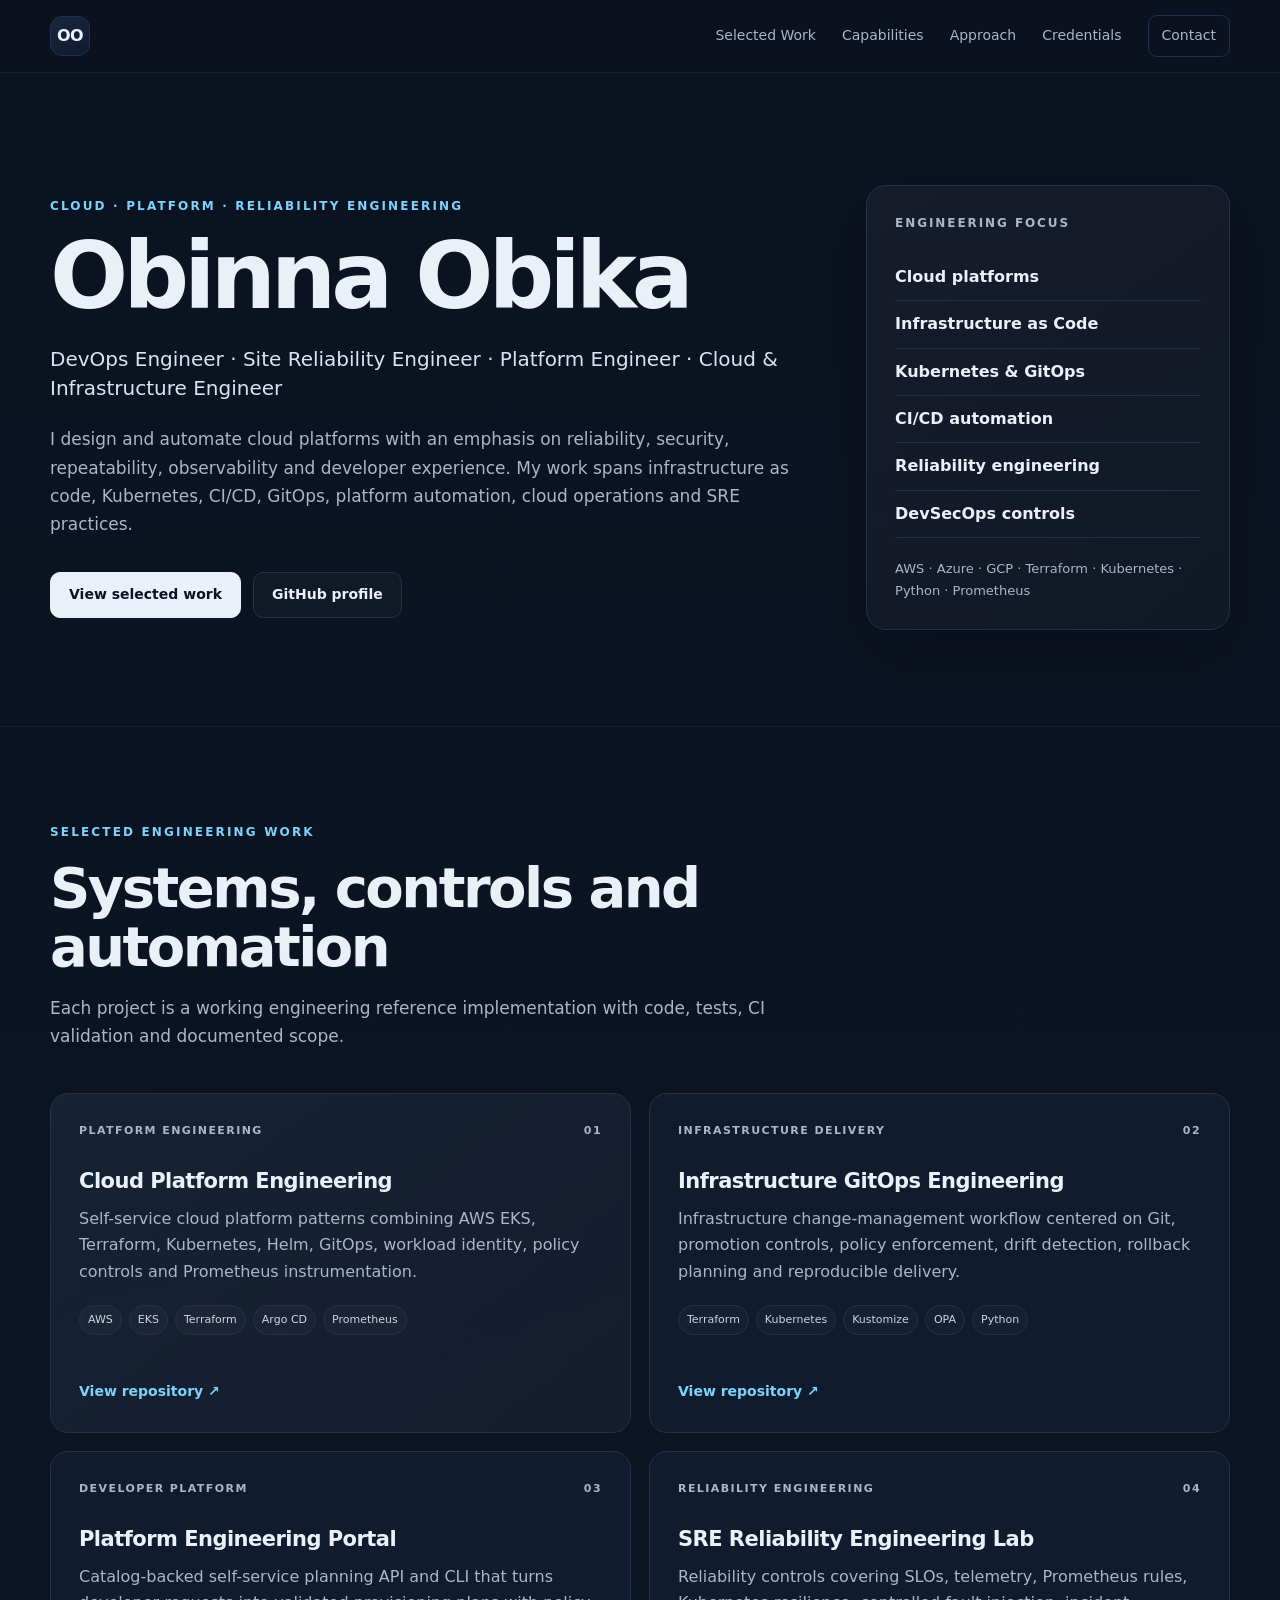
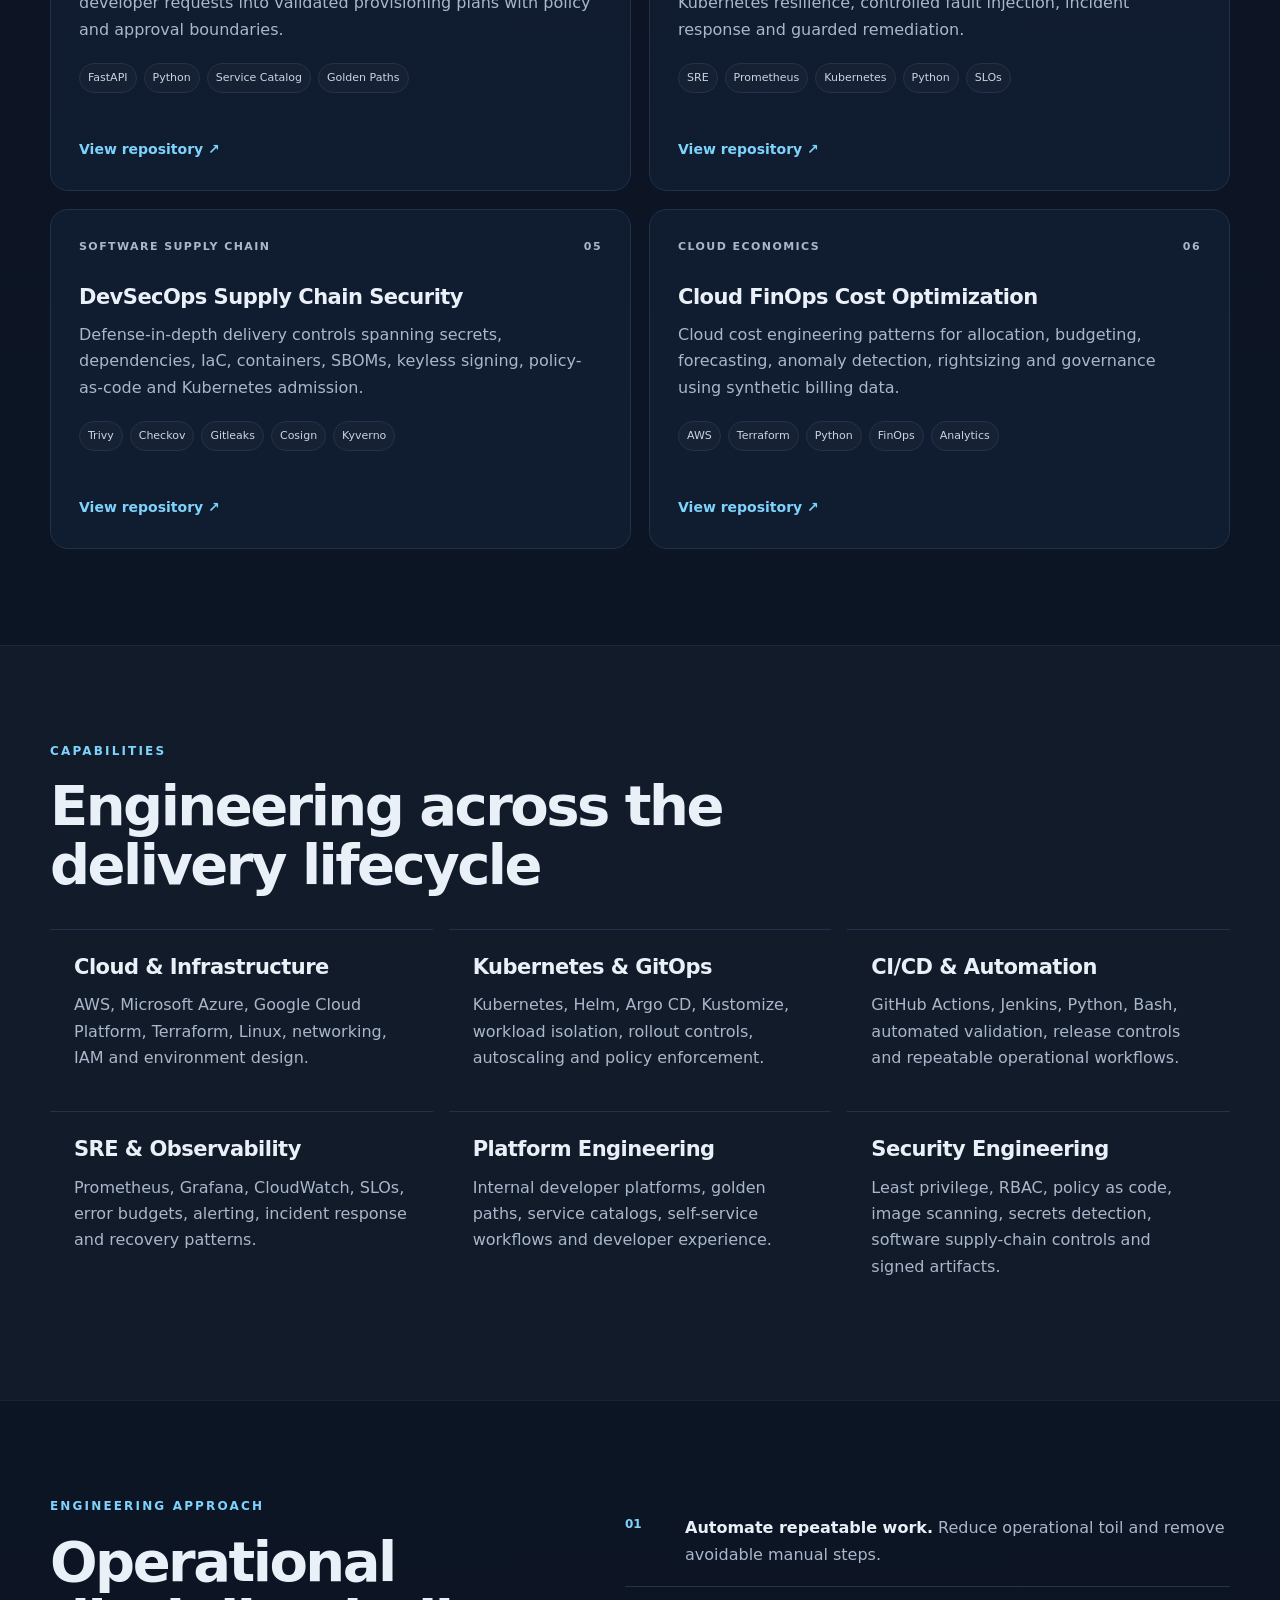
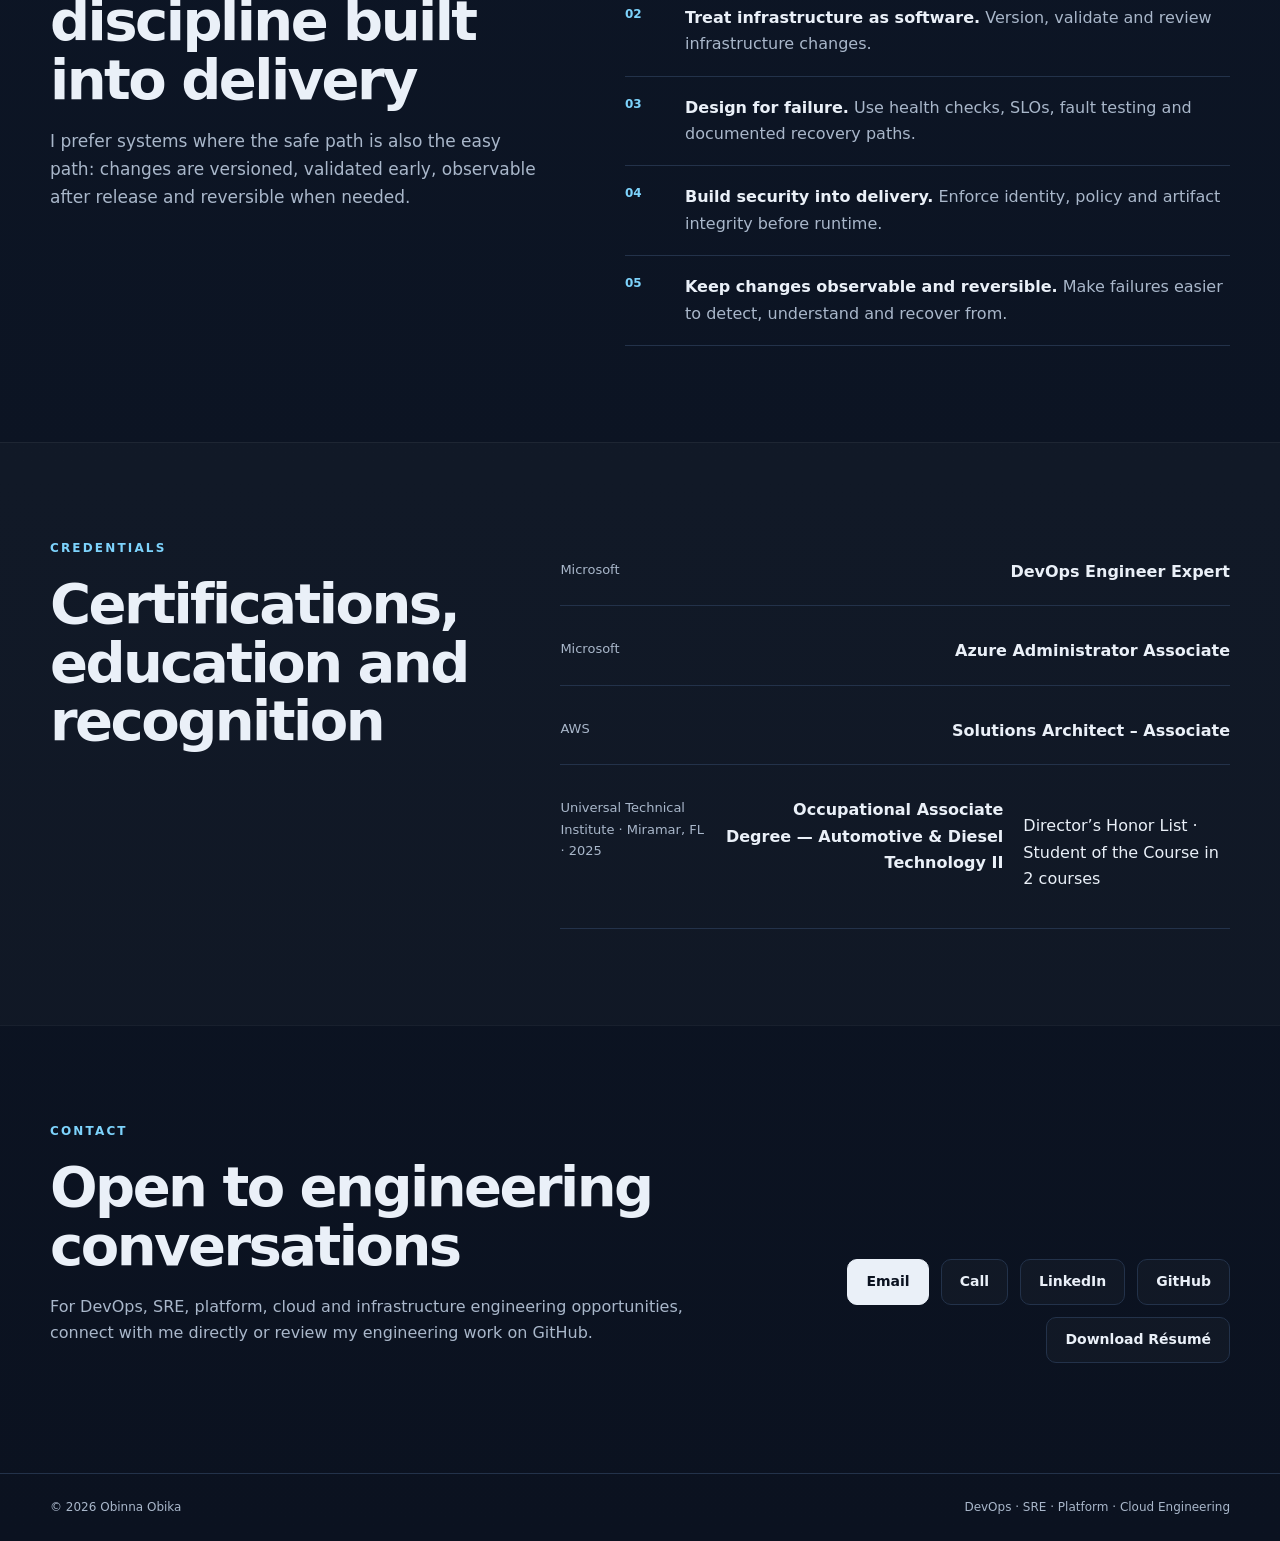
==== commit 9496a669: "Add education and academic recognition to portfolio" ====
--- a/index.html
+++ b/index.html
@@ -26,7 +26,7 @@
     </div></div></section>
     <section class="section alt" id="capabilities"><div class="container"><div class="section-heading compact"><p class="eyebrow">Capabilities</p><h2>Engineering across the delivery lifecycle</h2></div><div class="capability-grid"><div><h3>Cloud &amp; Infrastructure</h3><p>AWS, Microsoft Azure, Google Cloud Platform, Terraform, Linux, networking, IAM and environment design.</p></div><div><h3>Kubernetes &amp; GitOps</h3><p>Kubernetes, Helm, Argo CD, Kustomize, workload isolation, rollout controls, autoscaling and policy enforcement.</p></div><div><h3>CI/CD &amp; Automation</h3><p>GitHub Actions, Jenkins, Python, Bash, automated validation, release controls and repeatable operational workflows.</p></div><div><h3>SRE &amp; Observability</h3><p>Prometheus, Grafana, CloudWatch, SLOs, error budgets, alerting, incident response and recovery patterns.</p></div><div><h3>Platform Engineering</h3><p>Internal developer platforms, golden paths, service catalogs, self-service workflows and developer experience.</p></div><div><h3>Security Engineering</h3><p>Least privilege, RBAC, policy as code, image scanning, secrets detection, software supply-chain controls and signed artifacts.</p></div></div></div></section>
     <section class="section" id="principles"><div class="container split"><div class="section-heading compact"><p class="eyebrow">Engineering approach</p><h2>Operational discipline built into delivery</h2><p>I prefer systems where the safe path is also the easy path: changes are versioned, validated early, observable after release and reversible when needed.</p></div><div class="principles"><div><span>01</span><p><strong>Automate repeatable work.</strong> Reduce operational toil and remove avoidable manual steps.</p></div><div><span>02</span><p><strong>Treat infrastructure as software.</strong> Version, validate and review infrastructure changes.</p></div><div><span>03</span><p><strong>Design for failure.</strong> Use health checks, SLOs, fault testing and documented recovery paths.</p></div><div><span>04</span><p><strong>Build security into delivery.</strong> Enforce identity, policy and artifact integrity before runtime.</p></div><div><span>05</span><p><strong>Keep changes observable and reversible.</strong> Make failures easier to detect, understand and recover from.</p></div></div></div></section>
-    <section class="section alt" id="credentials"><div class="container credentials-wrap"><div class="section-heading compact"><p class="eyebrow">Credentials</p><h2>Cloud and DevOps certifications</h2></div><div class="credential-grid"><div class="credential"><span>Microsoft</span><strong>DevOps Engineer Expert</strong></div><div class="credential"><span>Microsoft</span><strong>Azure Administrator Associate</strong></div><div class="credential"><span>AWS</span><strong>Solutions Architect – Associate</strong></div></div></div></section>
+    <section class="section alt" id="credentials"><div class="container credentials-wrap"><div class="section-heading compact"><p class="eyebrow">Credentials</p><h2>Certifications, education and recognition</h2></div><div class="credential-grid"><div class="credential"><span>Microsoft</span><strong>DevOps Engineer Expert</strong></div><div class="credential"><span>Microsoft</span><strong>Azure Administrator Associate</strong></div><div class="credential"><span>AWS</span><strong>Solutions Architect – Associate</strong></div><div class="credential"><span>Universal Technical Institute · Miramar, FL · 2025</span><strong>Occupational Associate Degree — Automotive &amp; Diesel Technology II</strong><p>Director’s Honor List · Student of the Course in 2 courses</p></div></div></div></section>
     <section class="section contact" id="contact"><div class="container contact-grid"><div><p class="eyebrow">Contact</p><h2>Open to engineering conversations</h2><p>For DevOps, SRE, platform, cloud and infrastructure engineering opportunities, connect with me directly or review my engineering work on GitHub.</p></div><div class="contact-actions"><a class="button primary" href="mailto:bilolo74@gmail.com" aria-label="Email Obinna Obika">Email</a><a class="button secondary" href="tel:+13127710557" aria-label="Call Obinna Obika">Call</a><a class="button secondary" href="https://www.linkedin.com/in/obinna-obika-devops" target="_blank" rel="noopener noreferrer" aria-label="Obinna Obika on LinkedIn">LinkedIn</a><a class="button secondary" href="https://github.com/obinna-obika-devops" target="_blank" rel="noopener noreferrer" aria-label="Obinna Obika on GitHub">GitHub</a><a class="button secondary" href="Obinna-Obika-DevOps-Resume.pdf" download="Obinna-Obika-DevOps-Resume.pdf" aria-label="Download Obinna Obika DevOps resume">Download Résumé</a></div></div></section>
   </main>
   <footer><div class="container footer-wrap"><span>© <span id="year"></span> Obinna Obika</span><span>DevOps · SRE · Platform · Cloud Engineering</span></div></footer>
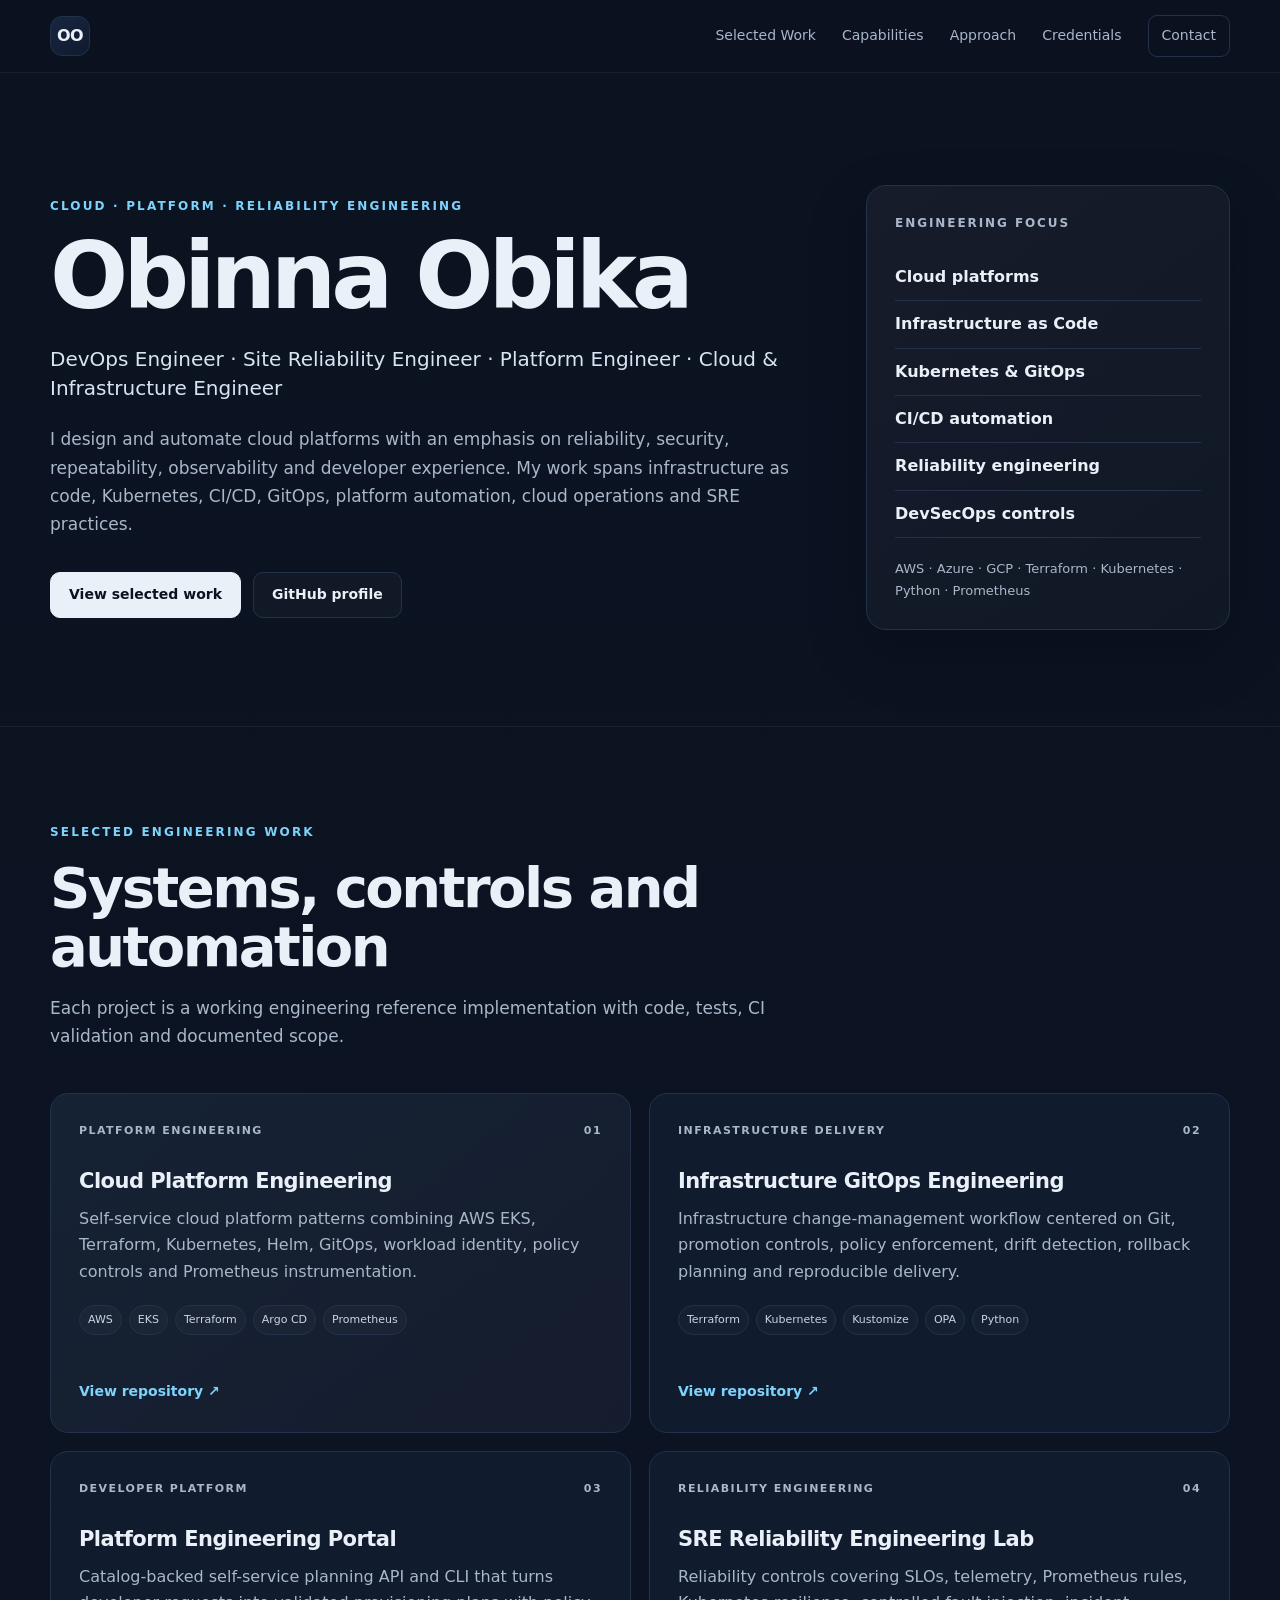
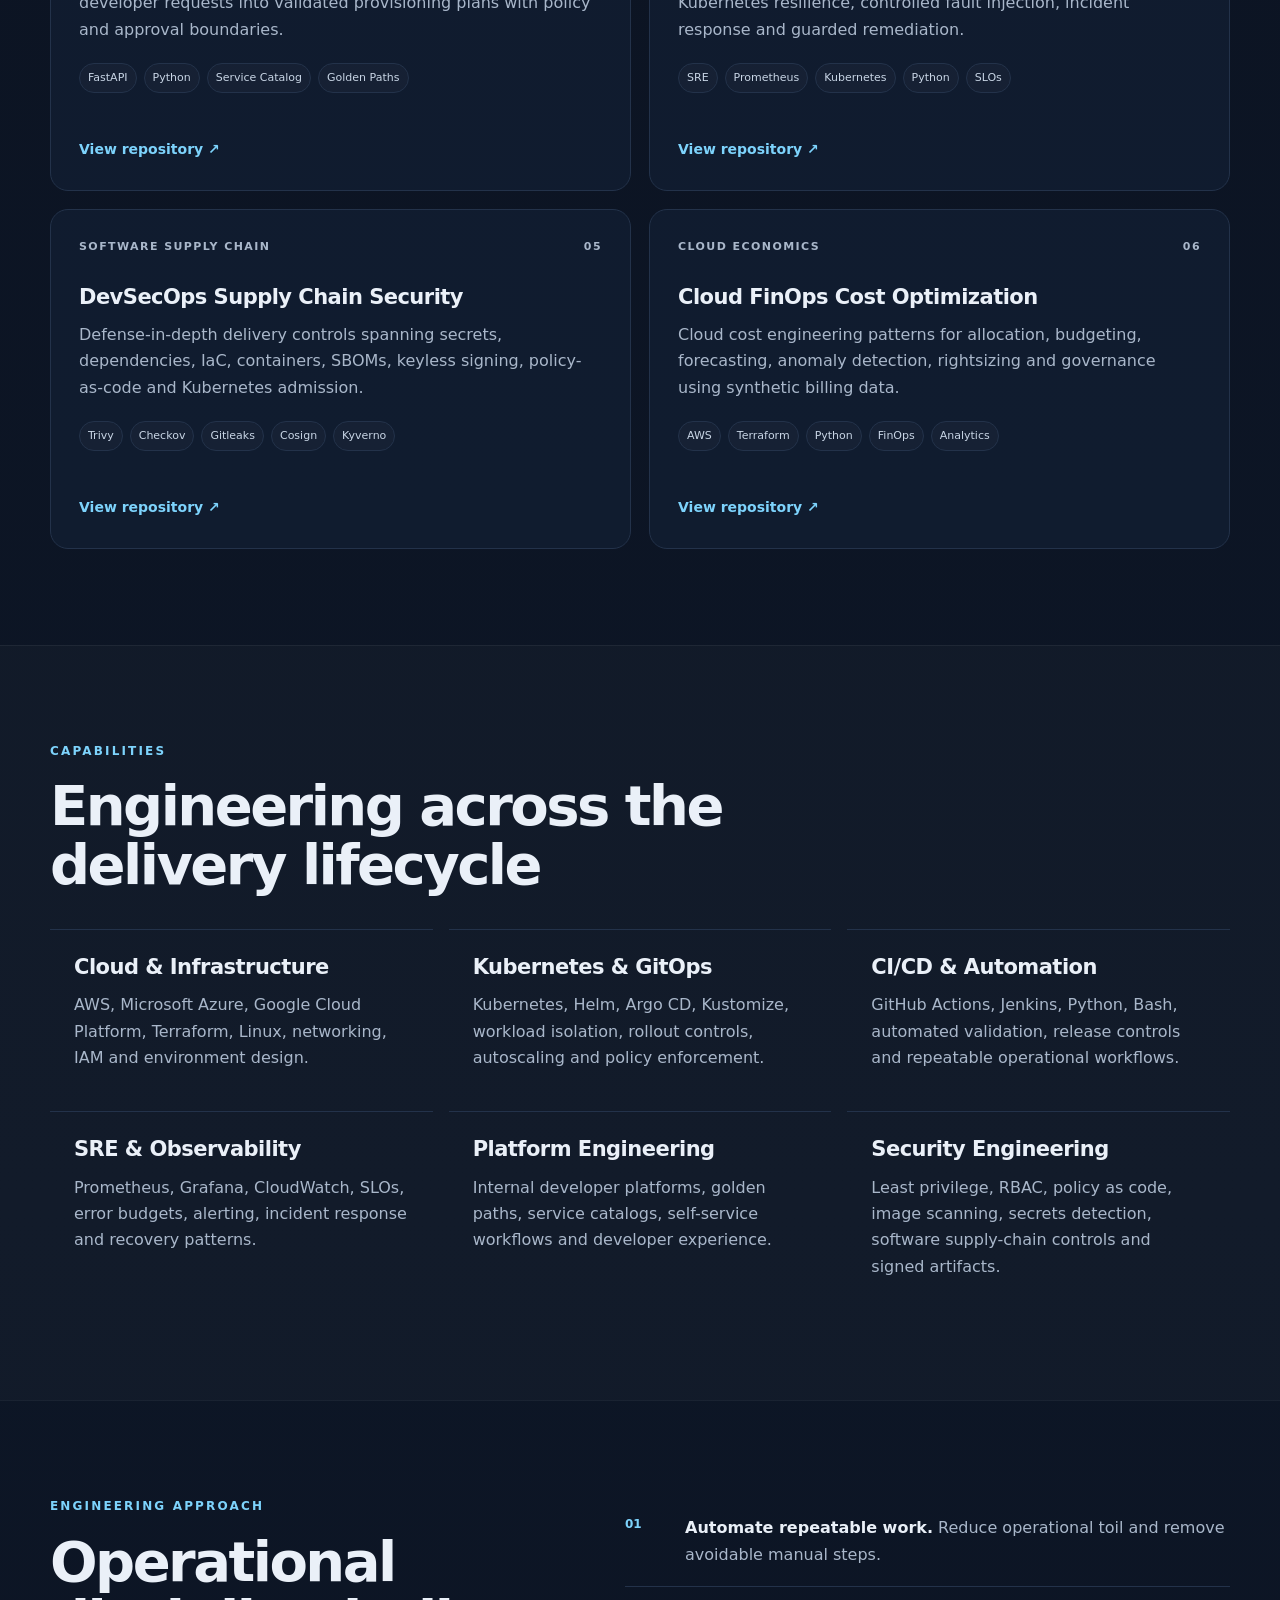
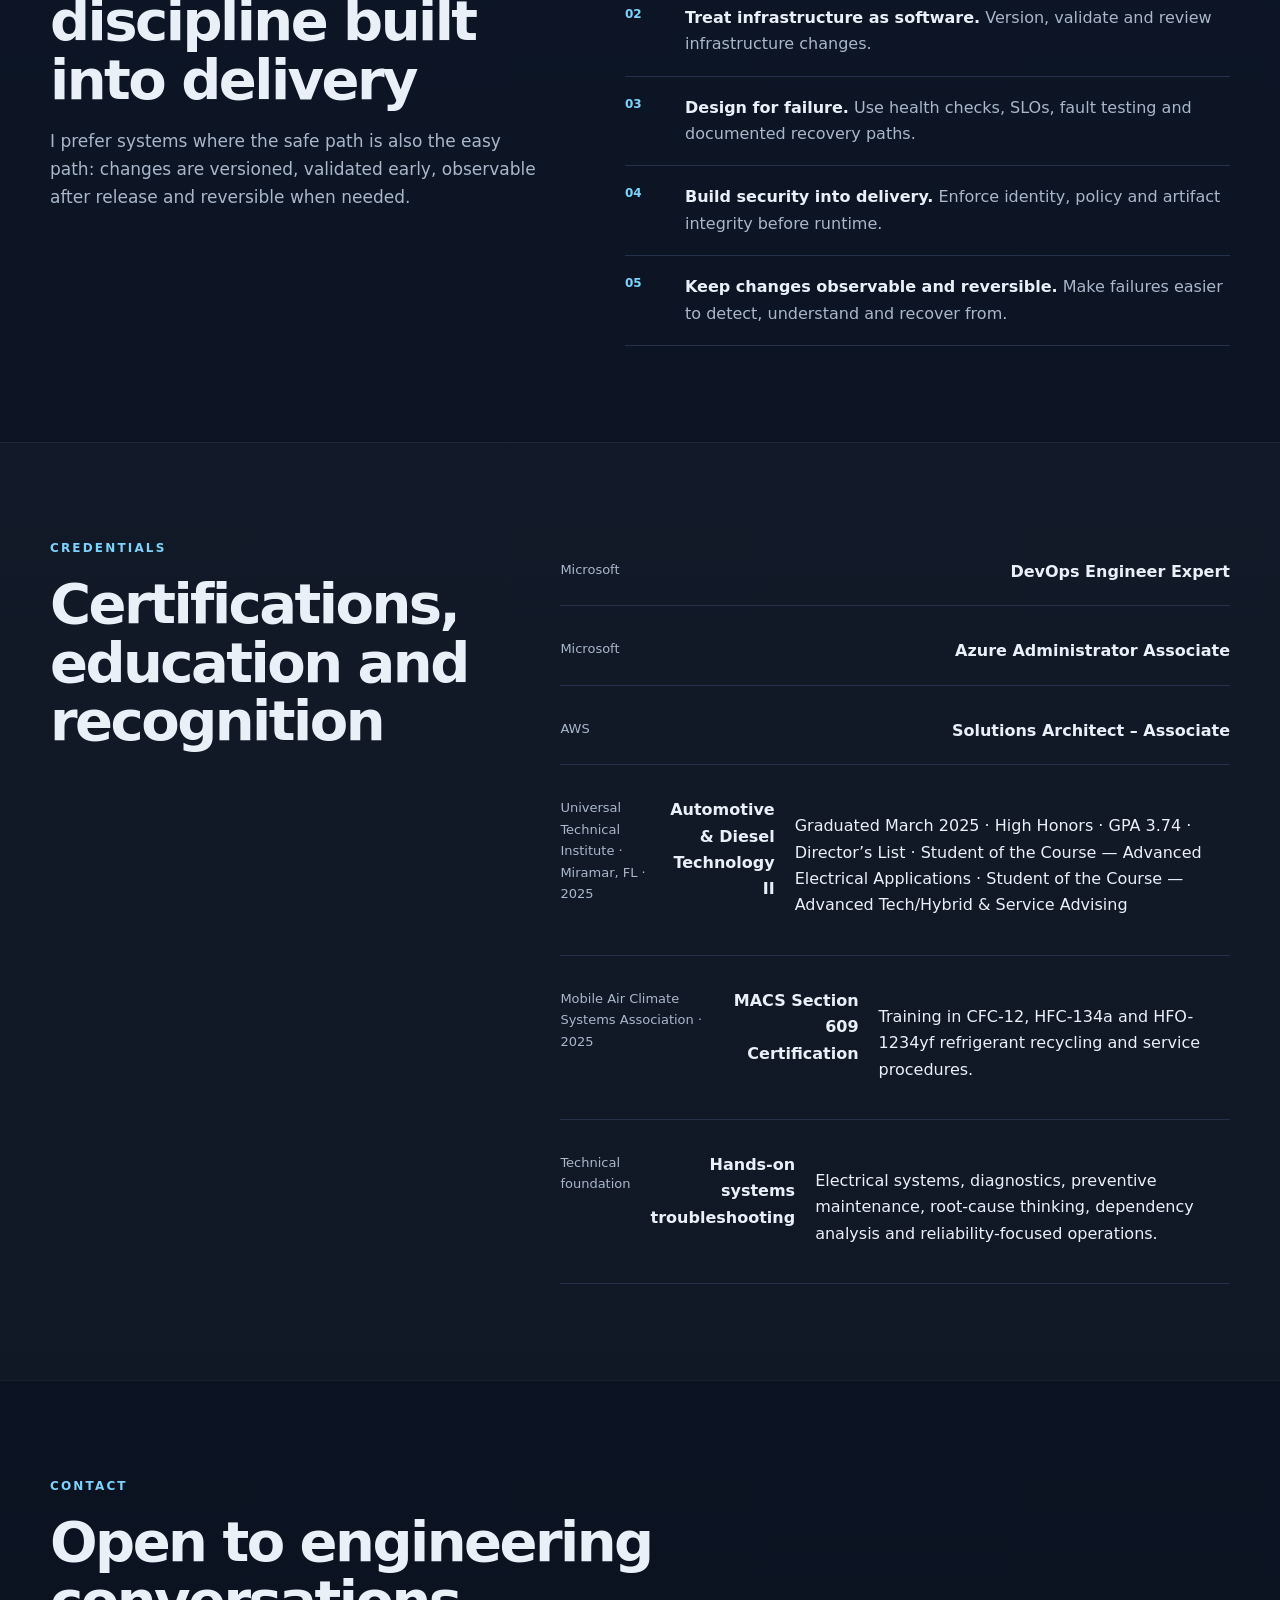
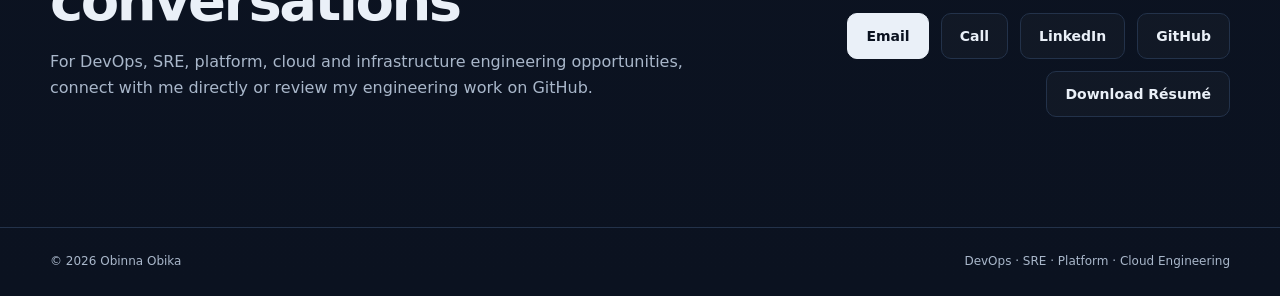
==== commit 254d2684: "Expand credentials and education details" ====
--- a/index.html
+++ b/index.html
@@ -26,7 +26,7 @@
     </div></div></section>
     <section class="section alt" id="capabilities"><div class="container"><div class="section-heading compact"><p class="eyebrow">Capabilities</p><h2>Engineering across the delivery lifecycle</h2></div><div class="capability-grid"><div><h3>Cloud &amp; Infrastructure</h3><p>AWS, Microsoft Azure, Google Cloud Platform, Terraform, Linux, networking, IAM and environment design.</p></div><div><h3>Kubernetes &amp; GitOps</h3><p>Kubernetes, Helm, Argo CD, Kustomize, workload isolation, rollout controls, autoscaling and policy enforcement.</p></div><div><h3>CI/CD &amp; Automation</h3><p>GitHub Actions, Jenkins, Python, Bash, automated validation, release controls and repeatable operational workflows.</p></div><div><h3>SRE &amp; Observability</h3><p>Prometheus, Grafana, CloudWatch, SLOs, error budgets, alerting, incident response and recovery patterns.</p></div><div><h3>Platform Engineering</h3><p>Internal developer platforms, golden paths, service catalogs, self-service workflows and developer experience.</p></div><div><h3>Security Engineering</h3><p>Least privilege, RBAC, policy as code, image scanning, secrets detection, software supply-chain controls and signed artifacts.</p></div></div></div></section>
     <section class="section" id="principles"><div class="container split"><div class="section-heading compact"><p class="eyebrow">Engineering approach</p><h2>Operational discipline built into delivery</h2><p>I prefer systems where the safe path is also the easy path: changes are versioned, validated early, observable after release and reversible when needed.</p></div><div class="principles"><div><span>01</span><p><strong>Automate repeatable work.</strong> Reduce operational toil and remove avoidable manual steps.</p></div><div><span>02</span><p><strong>Treat infrastructure as software.</strong> Version, validate and review infrastructure changes.</p></div><div><span>03</span><p><strong>Design for failure.</strong> Use health checks, SLOs, fault testing and documented recovery paths.</p></div><div><span>04</span><p><strong>Build security into delivery.</strong> Enforce identity, policy and artifact integrity before runtime.</p></div><div><span>05</span><p><strong>Keep changes observable and reversible.</strong> Make failures easier to detect, understand and recover from.</p></div></div></div></section>
-    <section class="section alt" id="credentials"><div class="container credentials-wrap"><div class="section-heading compact"><p class="eyebrow">Credentials</p><h2>Certifications, education and recognition</h2></div><div class="credential-grid"><div class="credential"><span>Microsoft</span><strong>DevOps Engineer Expert</strong></div><div class="credential"><span>Microsoft</span><strong>Azure Administrator Associate</strong></div><div class="credential"><span>AWS</span><strong>Solutions Architect – Associate</strong></div><div class="credential"><span>Universal Technical Institute · Miramar, FL · 2025</span><strong>Occupational Associate Degree — Automotive &amp; Diesel Technology II</strong><p>Director’s Honor List · Student of the Course in 2 courses</p></div></div></div></section>
+    <section class="section alt" id="credentials"><div class="container credentials-wrap"><div class="section-heading compact"><p class="eyebrow">Credentials</p><h2>Certifications, education and recognition</h2></div><div class="credential-grid"><div class="credential"><span>Microsoft</span><strong>DevOps Engineer Expert</strong></div><div class="credential"><span>Microsoft</span><strong>Azure Administrator Associate</strong></div><div class="credential"><span>AWS</span><strong>Solutions Architect – Associate</strong></div><div class="credential"><span>Universal Technical Institute · Miramar, FL · 2025</span><strong>Automotive &amp; Diesel Technology II</strong><p>Graduated March 2025 · High Honors · GPA 3.74 · Director’s List · Student of the Course — Advanced Electrical Applications · Student of the Course — Advanced Tech/Hybrid &amp; Service Advising</p></div><div class="credential"><span>Mobile Air Climate Systems Association · 2025</span><strong>MACS Section 609 Certification</strong><p>Training in CFC-12, HFC-134a and HFO-1234yf refrigerant recycling and service procedures.</p></div><div class="credential"><span>Technical foundation</span><strong>Hands-on systems troubleshooting</strong><p>Electrical systems, diagnostics, preventive maintenance, root-cause thinking, dependency analysis and reliability-focused operations.</p></div></div></div></section>
     <section class="section contact" id="contact"><div class="container contact-grid"><div><p class="eyebrow">Contact</p><h2>Open to engineering conversations</h2><p>For DevOps, SRE, platform, cloud and infrastructure engineering opportunities, connect with me directly or review my engineering work on GitHub.</p></div><div class="contact-actions"><a class="button primary" href="mailto:bilolo74@gmail.com" aria-label="Email Obinna Obika">Email</a><a class="button secondary" href="tel:+13127710557" aria-label="Call Obinna Obika">Call</a><a class="button secondary" href="https://www.linkedin.com/in/obinna-obika-devops" target="_blank" rel="noopener noreferrer" aria-label="Obinna Obika on LinkedIn">LinkedIn</a><a class="button secondary" href="https://github.com/obinna-obika-devops" target="_blank" rel="noopener noreferrer" aria-label="Obinna Obika on GitHub">GitHub</a><a class="button secondary" href="Obinna-Obika-DevOps-Resume.pdf" download="Obinna-Obika-DevOps-Resume.pdf" aria-label="Download Obinna Obika DevOps resume">Download Résumé</a></div></div></section>
   </main>
   <footer><div class="container footer-wrap"><span>© <span id="year"></span> Obinna Obika</span><span>DevOps · SRE · Platform · Cloud Engineering</span></div></footer>
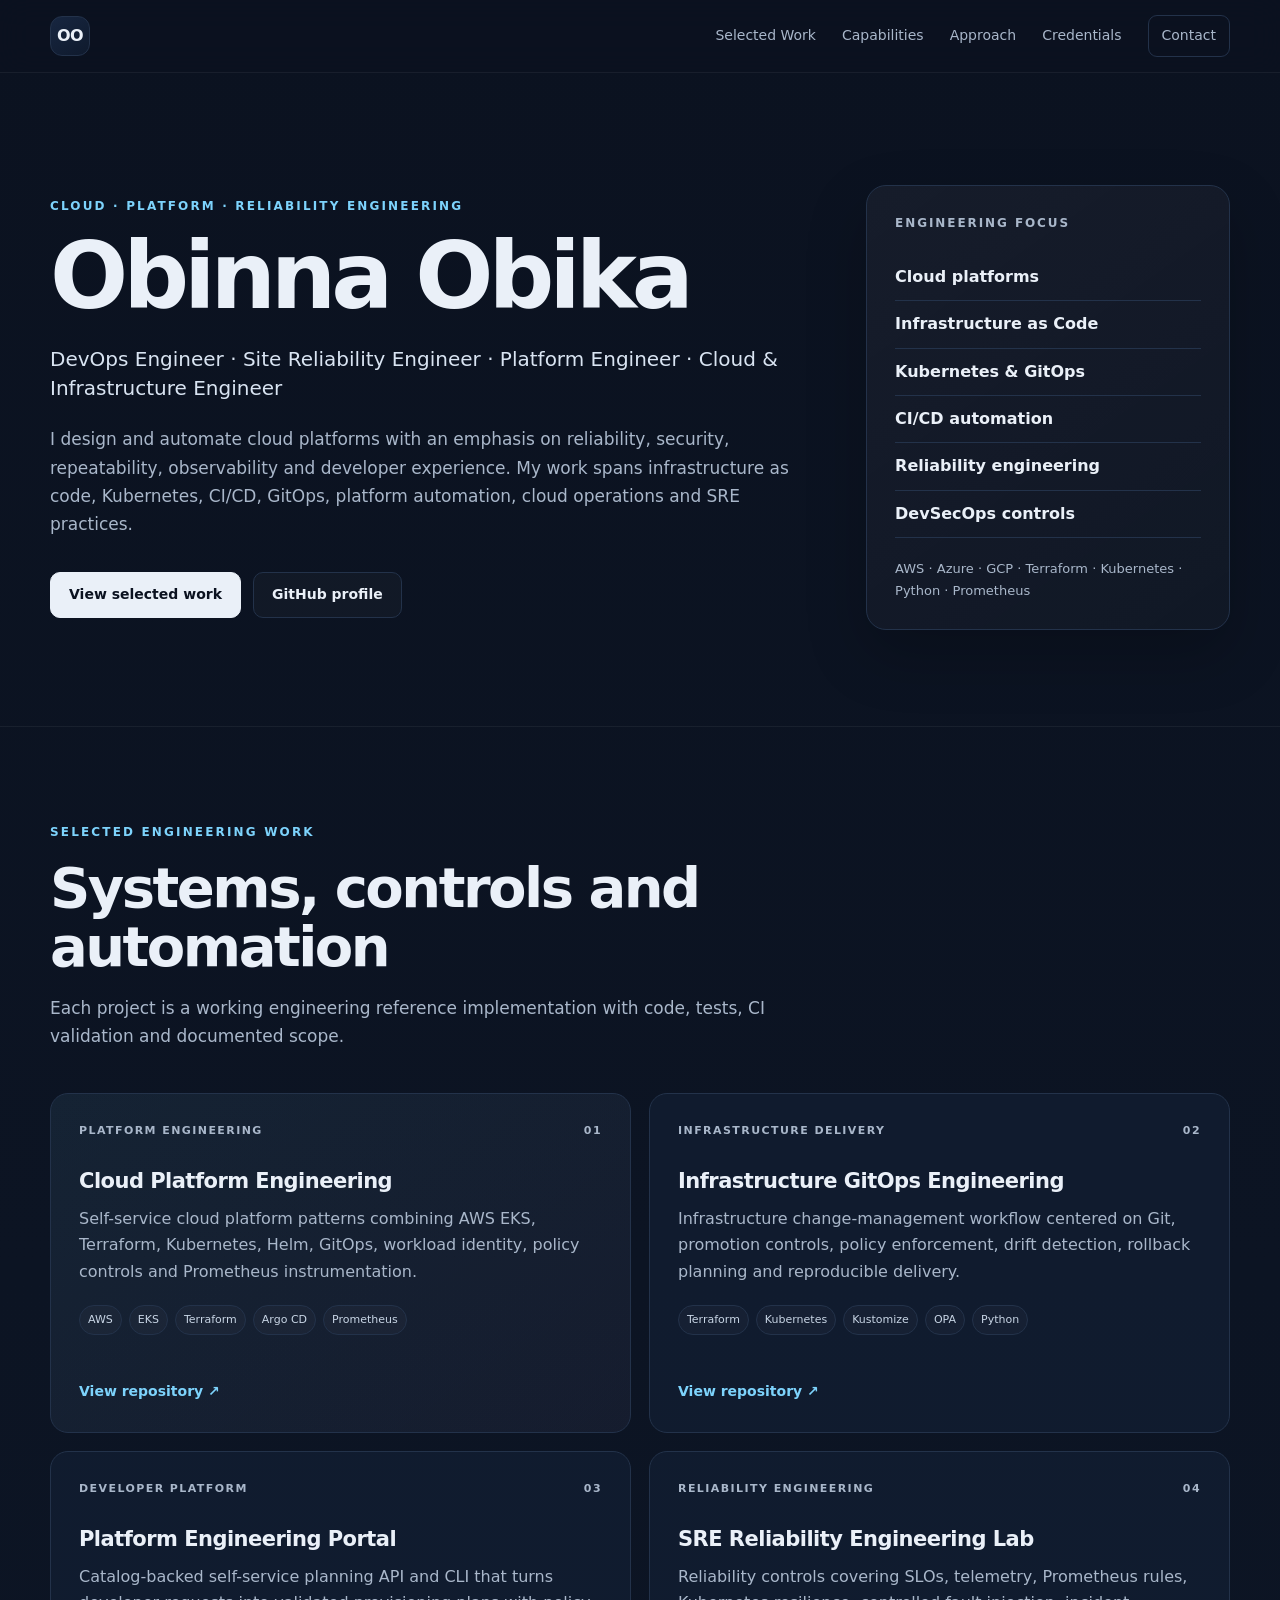
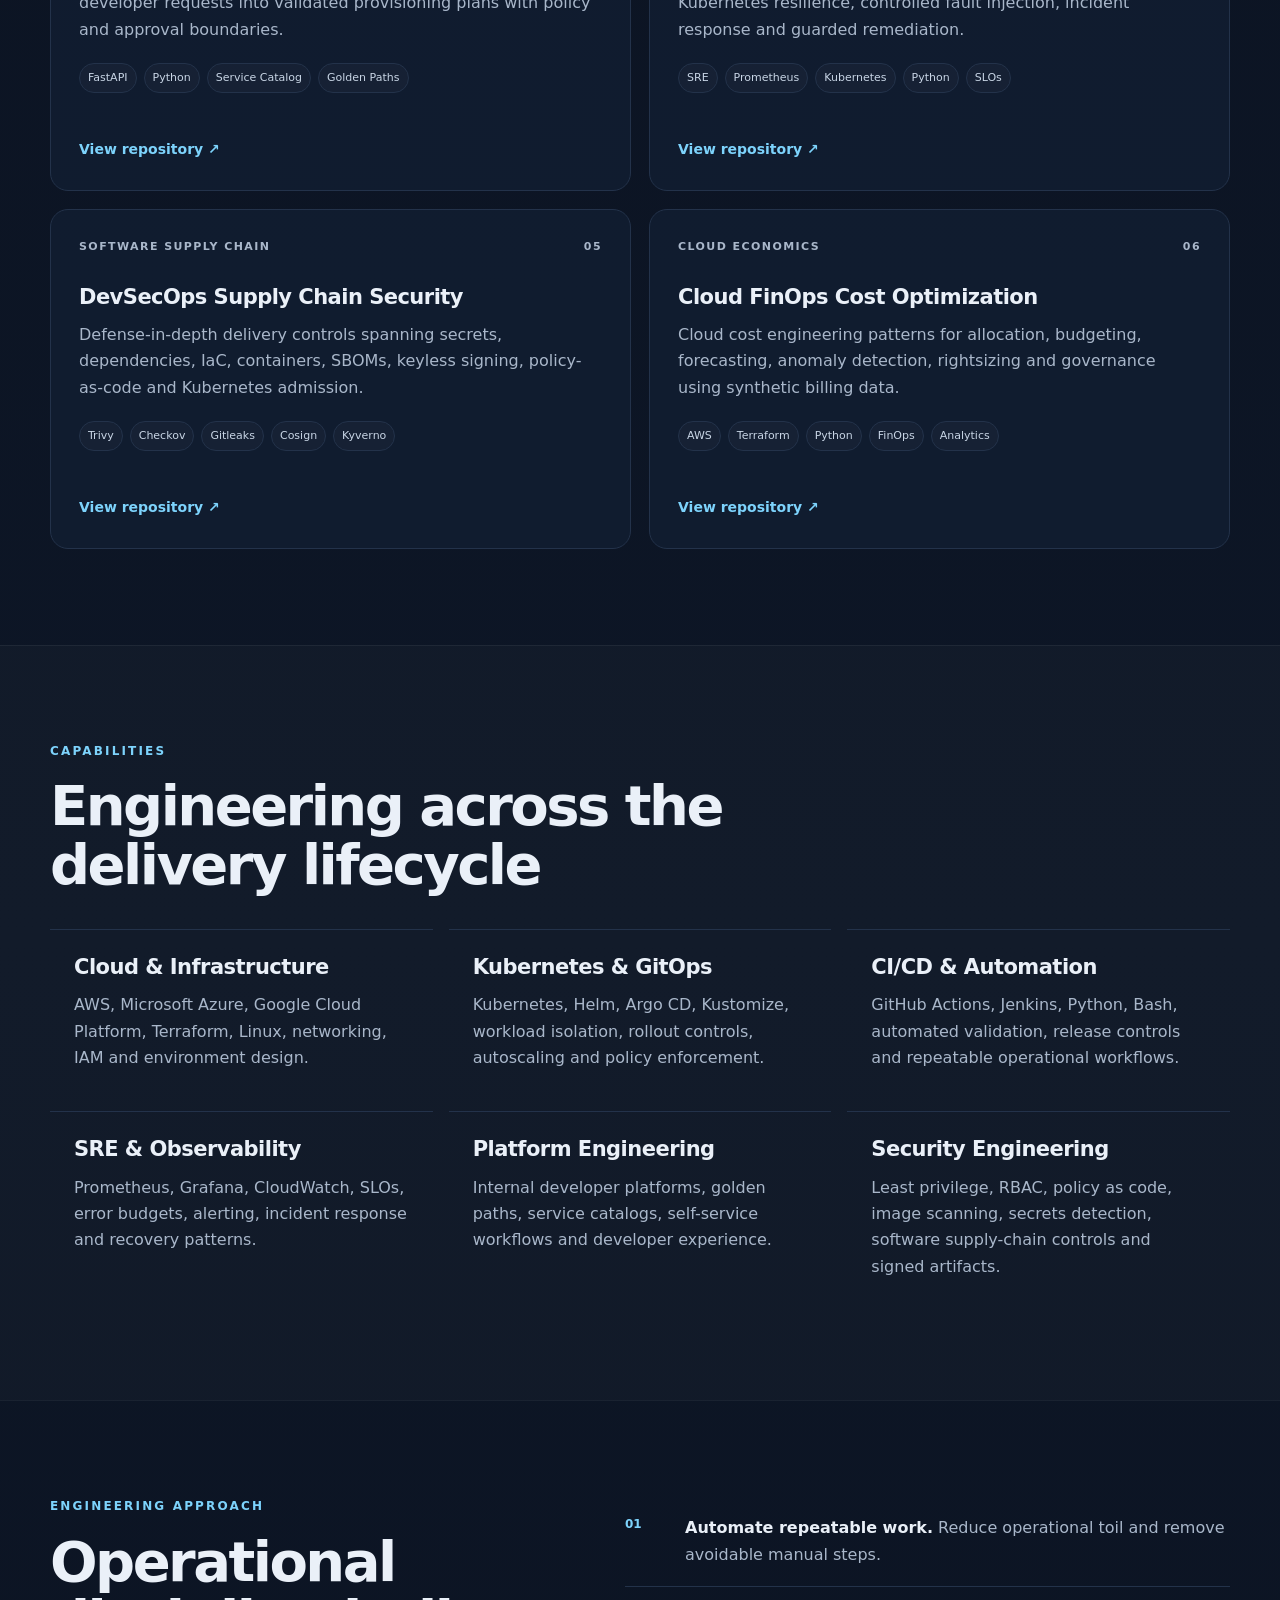
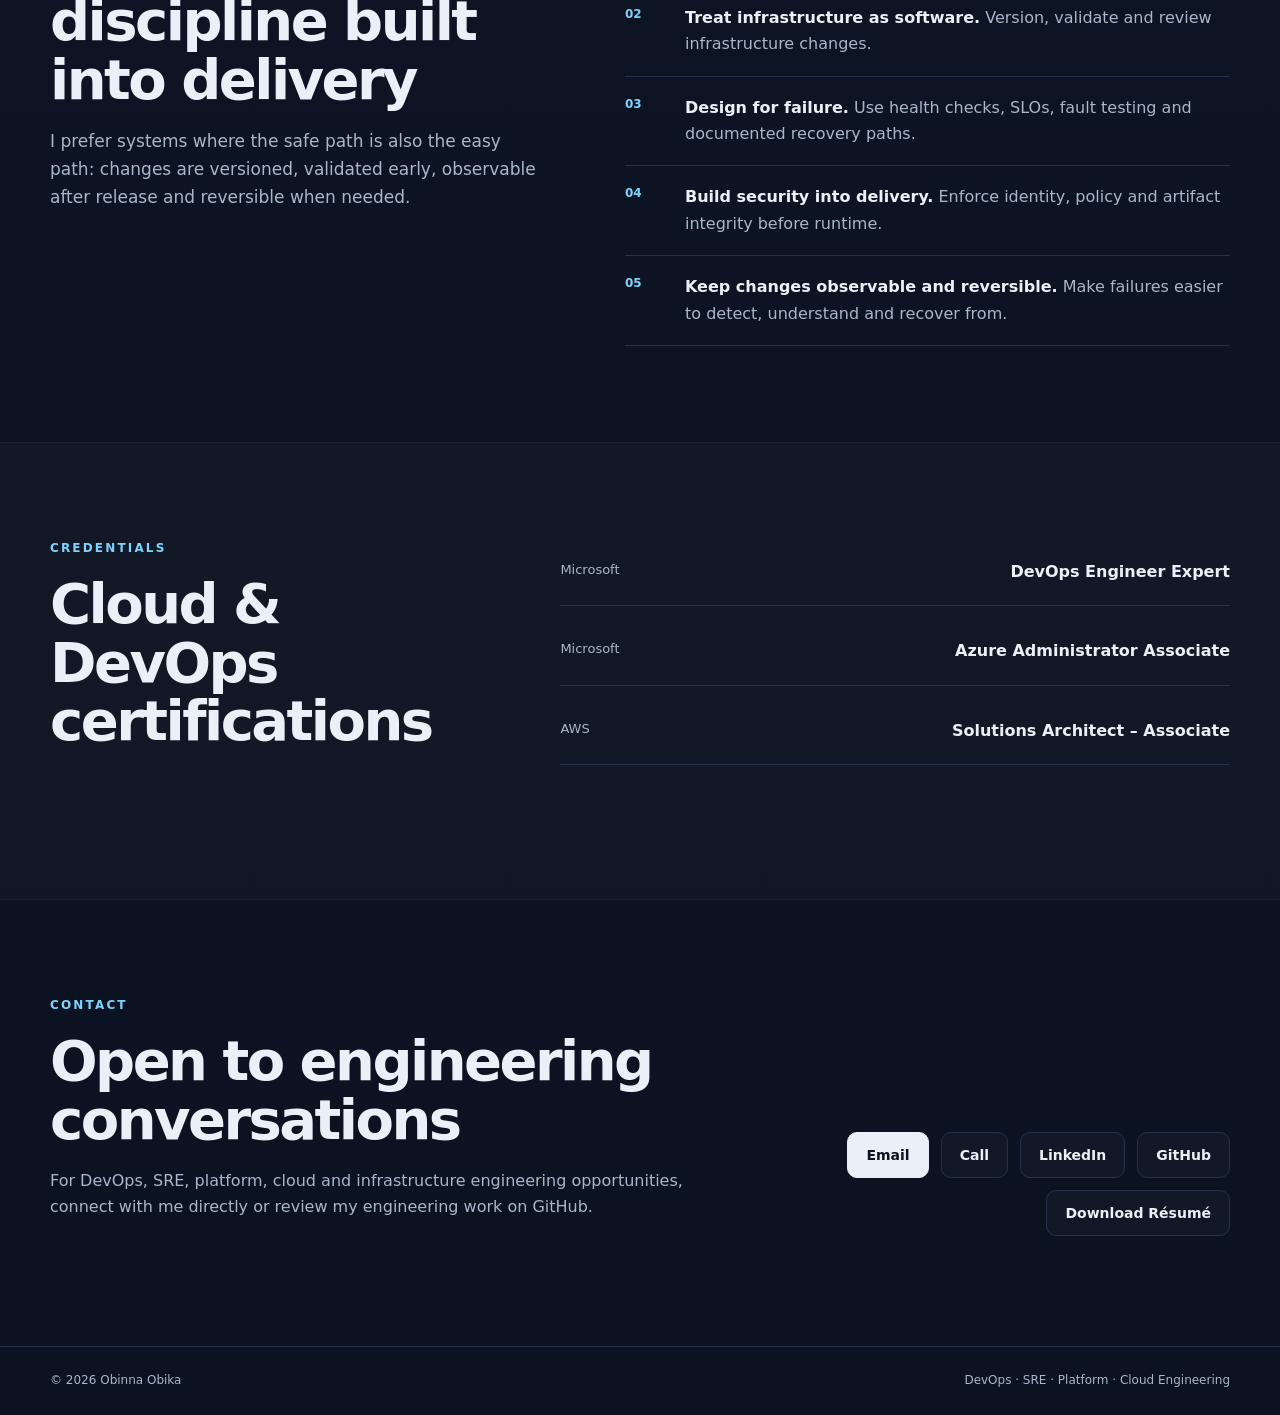
==== commit a812dc1f: "Focus portfolio credentials on cloud engineering" ====
--- a/index.html
+++ b/index.html
@@ -26,7 +26,7 @@
     </div></div></section>
     <section class="section alt" id="capabilities"><div class="container"><div class="section-heading compact"><p class="eyebrow">Capabilities</p><h2>Engineering across the delivery lifecycle</h2></div><div class="capability-grid"><div><h3>Cloud &amp; Infrastructure</h3><p>AWS, Microsoft Azure, Google Cloud Platform, Terraform, Linux, networking, IAM and environment design.</p></div><div><h3>Kubernetes &amp; GitOps</h3><p>Kubernetes, Helm, Argo CD, Kustomize, workload isolation, rollout controls, autoscaling and policy enforcement.</p></div><div><h3>CI/CD &amp; Automation</h3><p>GitHub Actions, Jenkins, Python, Bash, automated validation, release controls and repeatable operational workflows.</p></div><div><h3>SRE &amp; Observability</h3><p>Prometheus, Grafana, CloudWatch, SLOs, error budgets, alerting, incident response and recovery patterns.</p></div><div><h3>Platform Engineering</h3><p>Internal developer platforms, golden paths, service catalogs, self-service workflows and developer experience.</p></div><div><h3>Security Engineering</h3><p>Least privilege, RBAC, policy as code, image scanning, secrets detection, software supply-chain controls and signed artifacts.</p></div></div></div></section>
     <section class="section" id="principles"><div class="container split"><div class="section-heading compact"><p class="eyebrow">Engineering approach</p><h2>Operational discipline built into delivery</h2><p>I prefer systems where the safe path is also the easy path: changes are versioned, validated early, observable after release and reversible when needed.</p></div><div class="principles"><div><span>01</span><p><strong>Automate repeatable work.</strong> Reduce operational toil and remove avoidable manual steps.</p></div><div><span>02</span><p><strong>Treat infrastructure as software.</strong> Version, validate and review infrastructure changes.</p></div><div><span>03</span><p><strong>Design for failure.</strong> Use health checks, SLOs, fault testing and documented recovery paths.</p></div><div><span>04</span><p><strong>Build security into delivery.</strong> Enforce identity, policy and artifact integrity before runtime.</p></div><div><span>05</span><p><strong>Keep changes observable and reversible.</strong> Make failures easier to detect, understand and recover from.</p></div></div></div></section>
-    <section class="section alt" id="credentials"><div class="container credentials-wrap"><div class="section-heading compact"><p class="eyebrow">Credentials</p><h2>Certifications, education and recognition</h2></div><div class="credential-grid"><div class="credential"><span>Microsoft</span><strong>DevOps Engineer Expert</strong></div><div class="credential"><span>Microsoft</span><strong>Azure Administrator Associate</strong></div><div class="credential"><span>AWS</span><strong>Solutions Architect – Associate</strong></div><div class="credential"><span>Universal Technical Institute · Miramar, FL · 2025</span><strong>Automotive &amp; Diesel Technology II</strong><p>Graduated March 2025 · High Honors · GPA 3.74 · Director’s List · Student of the Course — Advanced Electrical Applications · Student of the Course — Advanced Tech/Hybrid &amp; Service Advising</p></div><div class="credential"><span>Mobile Air Climate Systems Association · 2025</span><strong>MACS Section 609 Certification</strong><p>Training in CFC-12, HFC-134a and HFO-1234yf refrigerant recycling and service procedures.</p></div><div class="credential"><span>Technical foundation</span><strong>Hands-on systems troubleshooting</strong><p>Electrical systems, diagnostics, preventive maintenance, root-cause thinking, dependency analysis and reliability-focused operations.</p></div></div></div></section>
+    <section class="section alt" id="credentials"><div class="container credentials-wrap"><div class="section-heading compact"><p class="eyebrow">Credentials</p><h2>Cloud &amp; DevOps certifications</h2></div><div class="credential-grid"><div class="credential"><span>Microsoft</span><strong>DevOps Engineer Expert</strong></div><div class="credential"><span>Microsoft</span><strong>Azure Administrator Associate</strong></div><div class="credential"><span>AWS</span><strong>Solutions Architect – Associate</strong></div></div></div></section>
     <section class="section contact" id="contact"><div class="container contact-grid"><div><p class="eyebrow">Contact</p><h2>Open to engineering conversations</h2><p>For DevOps, SRE, platform, cloud and infrastructure engineering opportunities, connect with me directly or review my engineering work on GitHub.</p></div><div class="contact-actions"><a class="button primary" href="mailto:bilolo74@gmail.com" aria-label="Email Obinna Obika">Email</a><a class="button secondary" href="tel:+13127710557" aria-label="Call Obinna Obika">Call</a><a class="button secondary" href="https://www.linkedin.com/in/obinna-obika-devops" target="_blank" rel="noopener noreferrer" aria-label="Obinna Obika on LinkedIn">LinkedIn</a><a class="button secondary" href="https://github.com/obinna-obika-devops" target="_blank" rel="noopener noreferrer" aria-label="Obinna Obika on GitHub">GitHub</a><a class="button secondary" href="Obinna-Obika-DevOps-Resume.pdf" download="Obinna-Obika-DevOps-Resume.pdf" aria-label="Download Obinna Obika DevOps resume">Download Résumé</a></div></div></section>
   </main>
   <footer><div class="container footer-wrap"><span>© <span id="year"></span> Obinna Obika</span><span>DevOps · SRE · Platform · Cloud Engineering</span></div></footer>
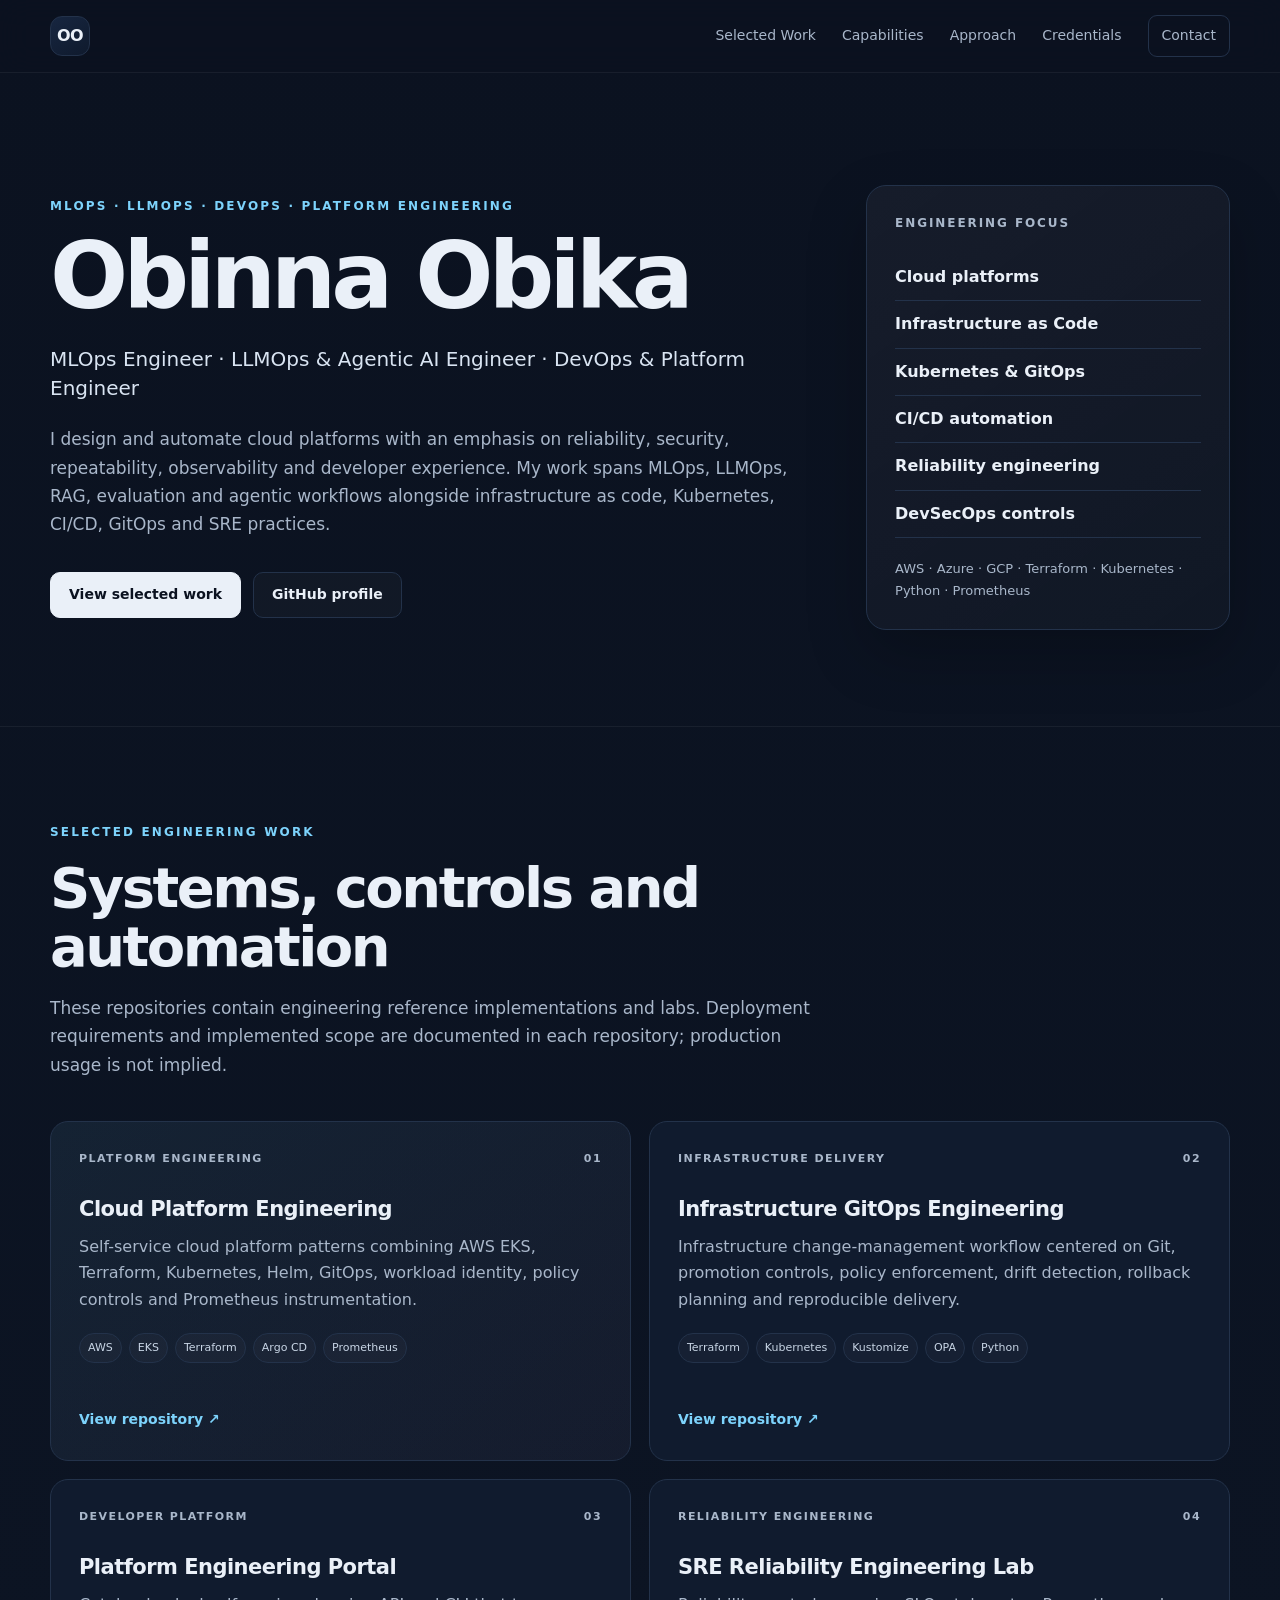
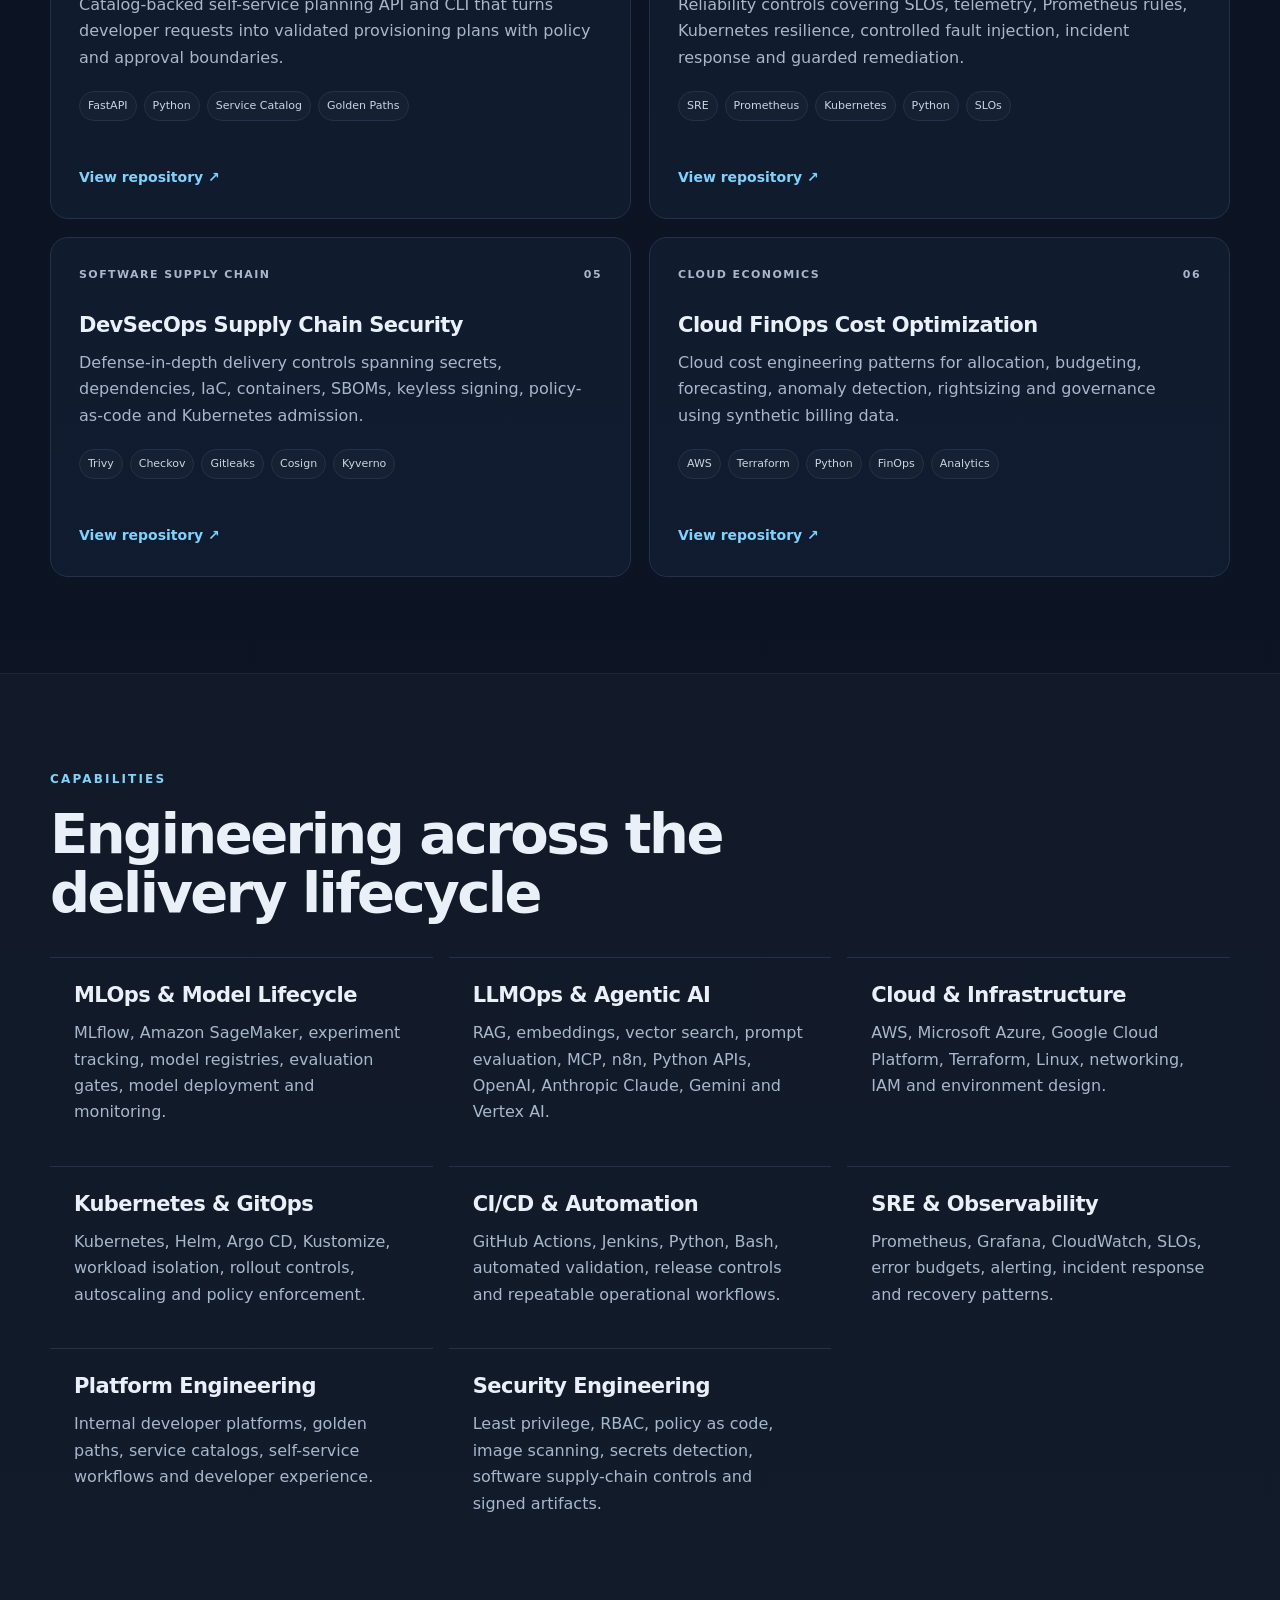
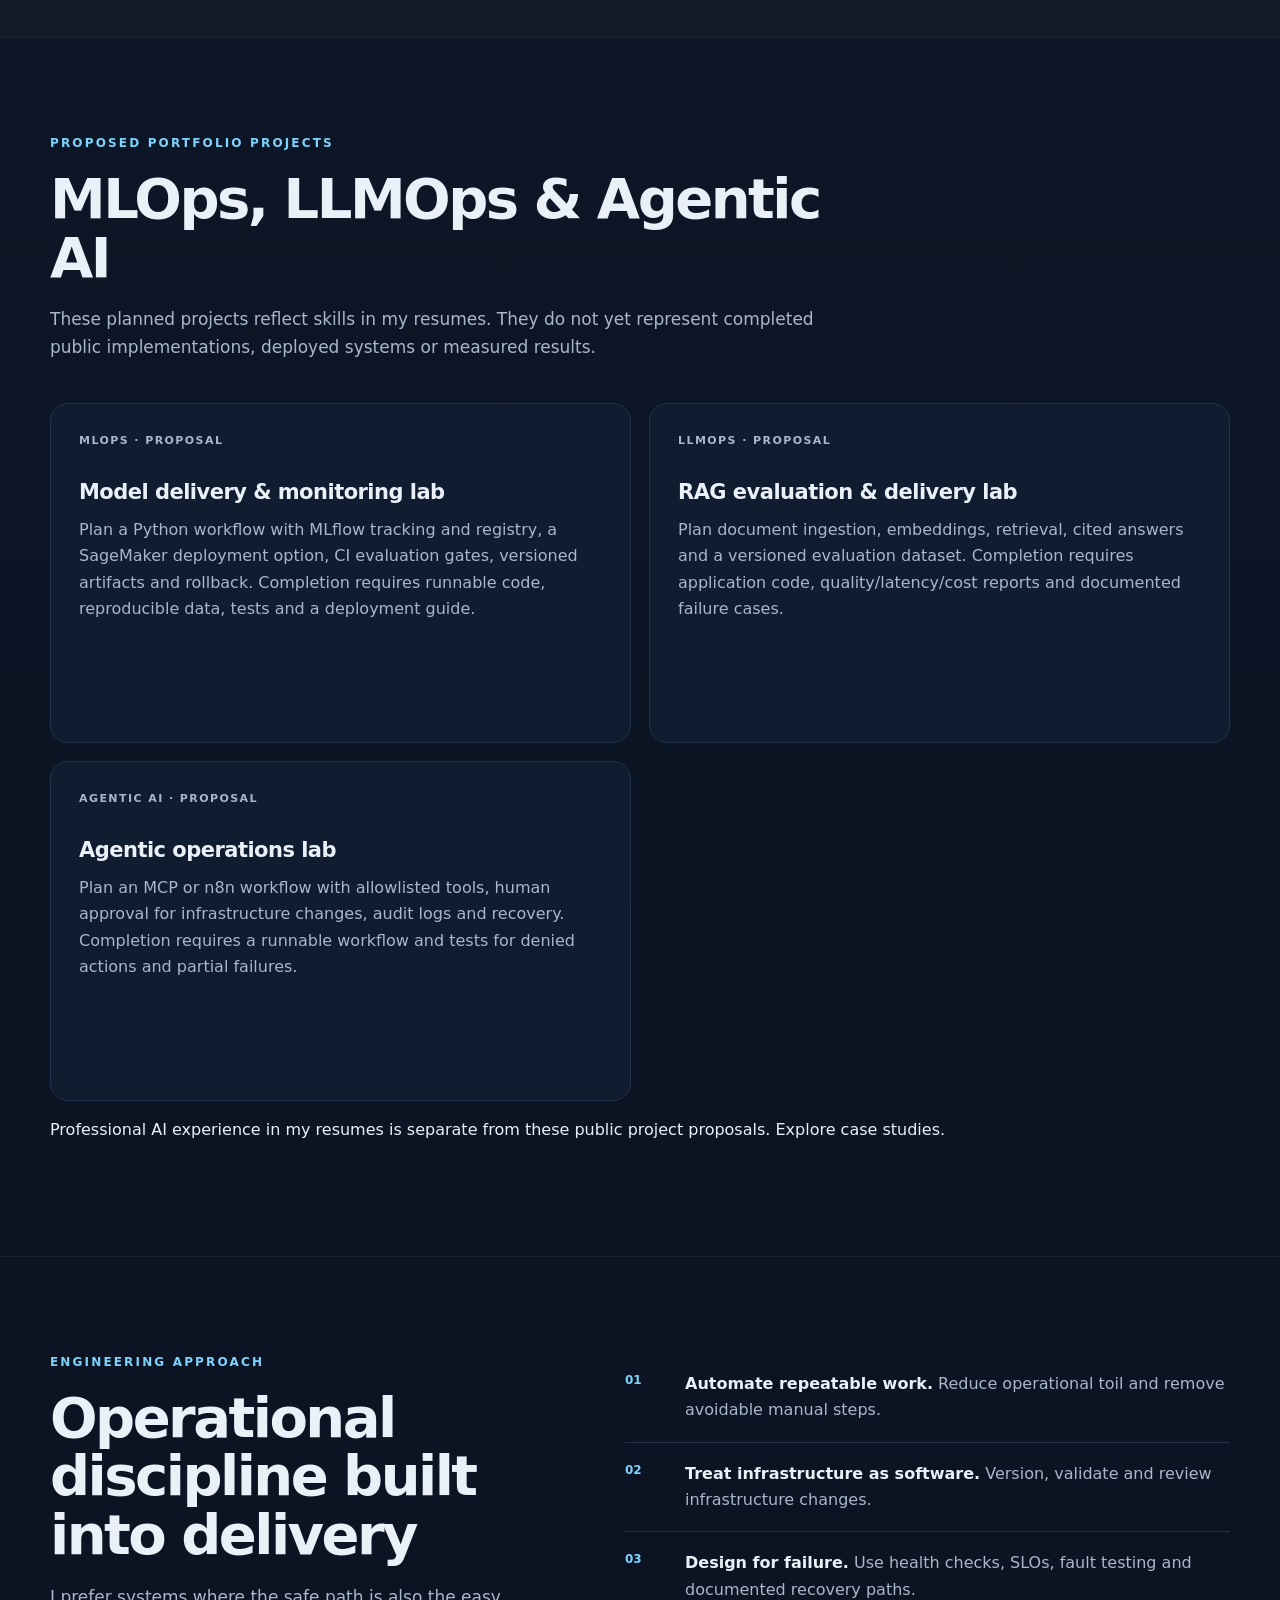
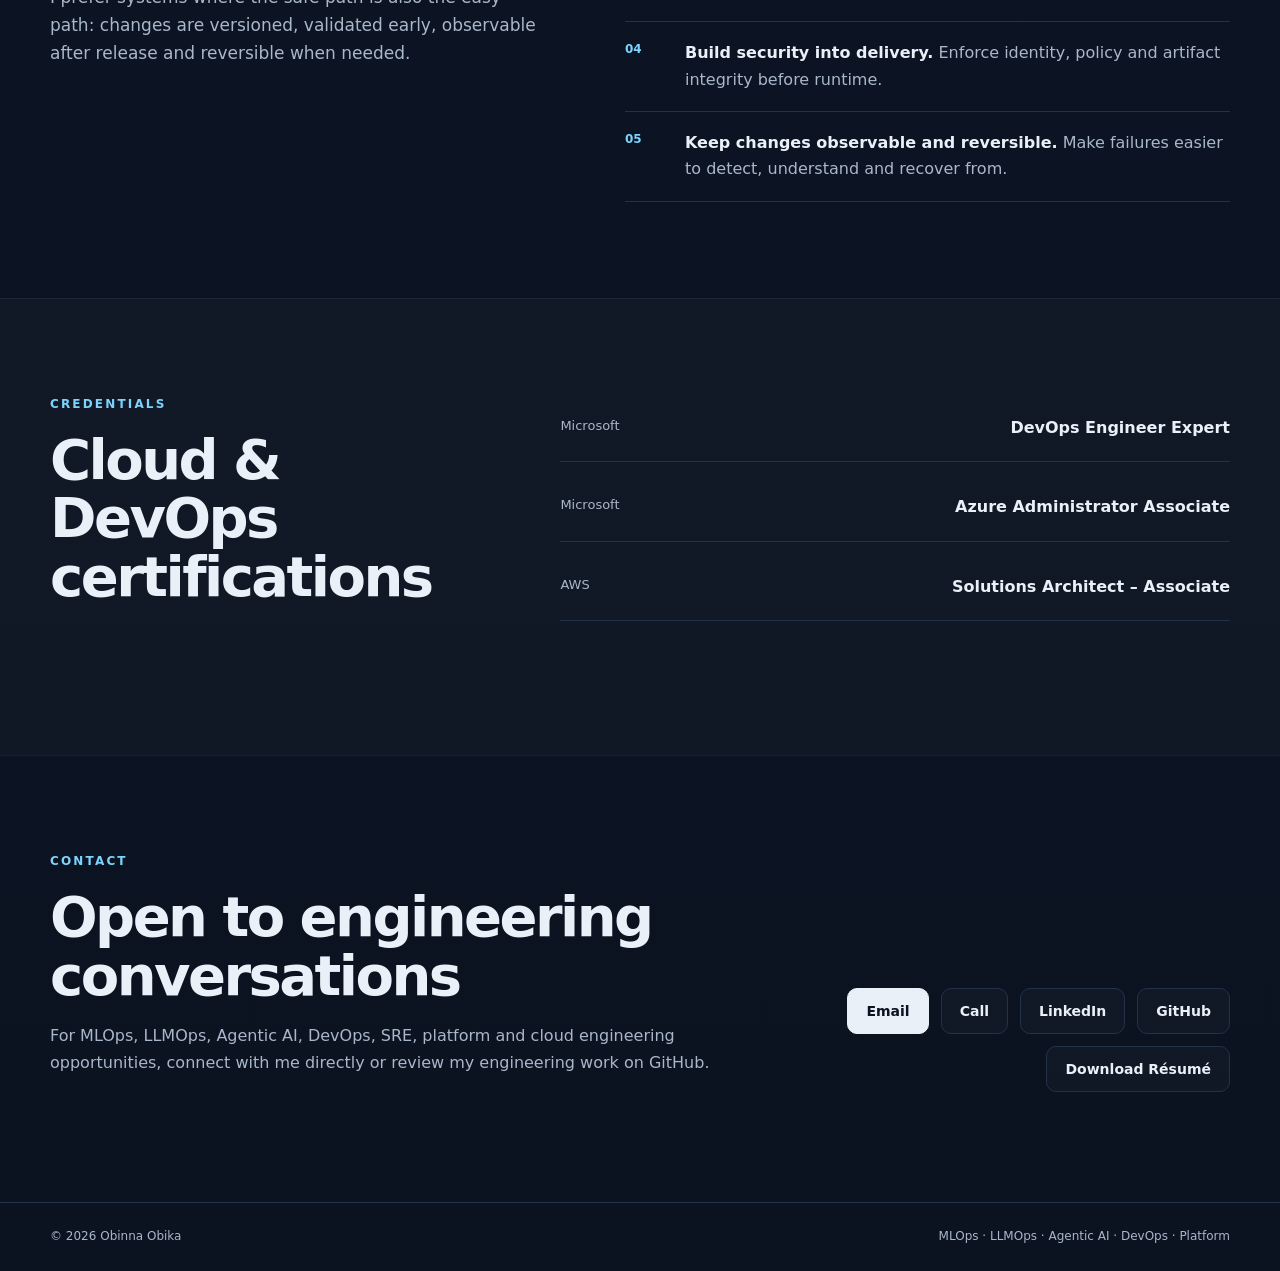
==== commit 31d43ac8: "Position MLOps and LLMOps alongside platform engineering in index.html" ====
--- a/index.html
+++ b/index.html
@@ -3,10 +3,10 @@
 <head>
   <meta charset="utf-8">
   <meta name="viewport" content="width=device-width, initial-scale=1">
-  <meta name="description" content="Obinna Obika — DevOps, Site Reliability, Platform, Cloud and Infrastructure Engineering portfolio.">
+  <meta name="description" content="Obinna Obika — MLOps, LLMOps, Agentic AI, DevOps and Platform Engineering portfolio.">
   <meta name="theme-color" content="#0b1220">
   <meta property="og:title" content="Obinna Obika | Engineering Portfolio">
-  <meta property="og:description" content="DevOps, SRE, Platform, Cloud and Infrastructure Engineering work focused on reliability, automation, security and developer experience.">
+  <meta property="og:description" content="MLOps, LLMOps and Agentic AI alongside DevOps, SRE and cloud platform engineering, with clearly scoped reference work and proposed AI projects.">
   <meta property="og:type" content="website">
   <title>Obinna Obika | Engineering Portfolio</title>
   <link rel="stylesheet" href="styles.css">
@@ -15,8 +15,8 @@
   <a class="skip-link" href="#main">Skip to content</a>
   <header class="site-header"><div class="container nav-wrap"><a class="brand" href="#top" aria-label="Obinna Obika home">OO</a><nav class="nav" aria-label="Primary navigation"><a href="#work">Selected Work</a><a href="#capabilities">Capabilities</a><a href="#principles">Approach</a><a href="#credentials">Credentials</a><a class="nav-cta" href="#contact">Contact</a></nav></div></header>
   <main id="main">
-    <section class="hero" id="top"><div class="container hero-grid"><div><p class="eyebrow">Cloud · Platform · Reliability Engineering</p><h1>Obinna Obika</h1><p class="role-line">DevOps Engineer · Site Reliability Engineer · Platform Engineer · Cloud &amp; Infrastructure Engineer</p><p class="hero-copy">I design and automate cloud platforms with an emphasis on reliability, security, repeatability, observability and developer experience. My work spans infrastructure as code, Kubernetes, CI/CD, GitOps, platform automation, cloud operations and SRE practices.</p><div class="hero-actions"><a class="button primary" href="#work">View selected work</a><a class="button secondary" href="https://github.com/obinna-obika-devops" target="_blank" rel="noopener noreferrer">GitHub profile</a></div></div><aside class="focus-card" aria-label="Engineering focus"><p class="card-kicker">Engineering focus</p><div class="focus-list"><span>Cloud platforms</span><span>Infrastructure as Code</span><span>Kubernetes &amp; GitOps</span><span>CI/CD automation</span><span>Reliability engineering</span><span>DevSecOps controls</span></div><p class="focus-note">AWS · Azure · GCP · Terraform · Kubernetes · Python · Prometheus</p></aside></div></section>
-    <section class="section" id="work"><div class="container"><div class="section-heading"><p class="eyebrow">Selected engineering work</p><h2>Systems, controls and automation</h2><p>Each project is a working engineering reference implementation with code, tests, CI validation and documented scope.</p></div><div class="project-grid">
+    <section class="hero" id="top"><div class="container hero-grid"><div><p class="eyebrow">MLOps · LLMOps · DevOps · Platform Engineering</p><h1>Obinna Obika</h1><p class="role-line">MLOps Engineer · LLMOps &amp; Agentic AI Engineer · DevOps &amp; Platform Engineer</p><p class="hero-copy">I design and automate cloud platforms with an emphasis on reliability, security, repeatability, observability and developer experience. My work spans MLOps, LLMOps, RAG, evaluation and agentic workflows alongside infrastructure as code, Kubernetes, CI/CD, GitOps and SRE practices.</p><div class="hero-actions"><a class="button primary" href="#work">View selected work</a><a class="button secondary" href="https://github.com/obinna-obika-devops" target="_blank" rel="noopener noreferrer">GitHub profile</a></div></div><aside class="focus-card" aria-label="Engineering focus"><p class="card-kicker">Engineering focus</p><div class="focus-list"><span>Cloud platforms</span><span>Infrastructure as Code</span><span>Kubernetes &amp; GitOps</span><span>CI/CD automation</span><span>Reliability engineering</span><span>DevSecOps controls</span></div><p class="focus-note">AWS · Azure · GCP · Terraform · Kubernetes · Python · Prometheus</p></aside></div></section>
+    <section class="section" id="work"><div class="container"><div class="section-heading"><p class="eyebrow">Selected engineering work</p><h2>Systems, controls and automation</h2><p>These repositories contain engineering reference implementations and labs. Deployment requirements and implemented scope are documented in each repository; production usage is not implied.</p></div><div class="project-grid">
       <article class="project-card featured"><div class="project-topline"><span>Platform Engineering</span><span>01</span></div><h3>Cloud Platform Engineering</h3><p>Self-service cloud platform patterns combining AWS EKS, Terraform, Kubernetes, Helm, GitOps, workload identity, policy controls and Prometheus instrumentation.</p><div class="tags"><span>AWS</span><span>EKS</span><span>Terraform</span><span>Argo CD</span><span>Prometheus</span></div><a href="https://github.com/obinna-obika-devops/cloud-platform-engineering" target="_blank" rel="noopener noreferrer">View repository <span aria-hidden="true">↗</span></a></article>
       <article class="project-card"><div class="project-topline"><span>Infrastructure Delivery</span><span>02</span></div><h3>Infrastructure GitOps Engineering</h3><p>Infrastructure change-management workflow centered on Git, promotion controls, policy enforcement, drift detection, rollback planning and reproducible delivery.</p><div class="tags"><span>Terraform</span><span>Kubernetes</span><span>Kustomize</span><span>OPA</span><span>Python</span></div><a href="https://github.com/obinna-obika-devops/infrastructure-gitops-engineering" target="_blank" rel="noopener noreferrer">View repository <span aria-hidden="true">↗</span></a></article>
       <article class="project-card"><div class="project-topline"><span>Developer Platform</span><span>03</span></div><h3>Platform Engineering Portal</h3><p>Catalog-backed self-service planning API and CLI that turns developer requests into validated provisioning plans with policy and approval boundaries.</p><div class="tags"><span>FastAPI</span><span>Python</span><span>Service Catalog</span><span>Golden Paths</span></div><a href="https://github.com/obinna-obika-devops/platform-engineering-portal" target="_blank" rel="noopener noreferrer">View repository <span aria-hidden="true">↗</span></a></article>
@@ -24,12 +24,13 @@
       <article class="project-card"><div class="project-topline"><span>Software Supply Chain</span><span>05</span></div><h3>DevSecOps Supply Chain Security</h3><p>Defense-in-depth delivery controls spanning secrets, dependencies, IaC, containers, SBOMs, keyless signing, policy-as-code and Kubernetes admission.</p><div class="tags"><span>Trivy</span><span>Checkov</span><span>Gitleaks</span><span>Cosign</span><span>Kyverno</span></div><a href="https://github.com/obinna-obika-devops/devsecops-supply-chain-security" target="_blank" rel="noopener noreferrer">View repository <span aria-hidden="true">↗</span></a></article>
       <article class="project-card"><div class="project-topline"><span>Cloud Economics</span><span>06</span></div><h3>Cloud FinOps Cost Optimization</h3><p>Cloud cost engineering patterns for allocation, budgeting, forecasting, anomaly detection, rightsizing and governance using synthetic billing data.</p><div class="tags"><span>AWS</span><span>Terraform</span><span>Python</span><span>FinOps</span><span>Analytics</span></div><a href="https://github.com/obinna-obika-devops/cloud-finops-cost-optimization" target="_blank" rel="noopener noreferrer">View repository <span aria-hidden="true">↗</span></a></article>
     </div></div></section>
-    <section class="section alt" id="capabilities"><div class="container"><div class="section-heading compact"><p class="eyebrow">Capabilities</p><h2>Engineering across the delivery lifecycle</h2></div><div class="capability-grid"><div><h3>Cloud &amp; Infrastructure</h3><p>AWS, Microsoft Azure, Google Cloud Platform, Terraform, Linux, networking, IAM and environment design.</p></div><div><h3>Kubernetes &amp; GitOps</h3><p>Kubernetes, Helm, Argo CD, Kustomize, workload isolation, rollout controls, autoscaling and policy enforcement.</p></div><div><h3>CI/CD &amp; Automation</h3><p>GitHub Actions, Jenkins, Python, Bash, automated validation, release controls and repeatable operational workflows.</p></div><div><h3>SRE &amp; Observability</h3><p>Prometheus, Grafana, CloudWatch, SLOs, error budgets, alerting, incident response and recovery patterns.</p></div><div><h3>Platform Engineering</h3><p>Internal developer platforms, golden paths, service catalogs, self-service workflows and developer experience.</p></div><div><h3>Security Engineering</h3><p>Least privilege, RBAC, policy as code, image scanning, secrets detection, software supply-chain controls and signed artifacts.</p></div></div></div></section>
+    <section class="section alt" id="capabilities"><div class="container"><div class="section-heading compact"><p class="eyebrow">Capabilities</p><h2>Engineering across the delivery lifecycle</h2></div><div class="capability-grid"><div><h3>MLOps &amp; Model Lifecycle</h3><p>MLflow, Amazon SageMaker, experiment tracking, model registries, evaluation gates, model deployment and monitoring.</p></div><div><h3>LLMOps &amp; Agentic AI</h3><p>RAG, embeddings, vector search, prompt evaluation, MCP, n8n, Python APIs, OpenAI, Anthropic Claude, Gemini and Vertex AI.</p></div><div><h3>Cloud &amp; Infrastructure</h3><p>AWS, Microsoft Azure, Google Cloud Platform, Terraform, Linux, networking, IAM and environment design.</p></div><div><h3>Kubernetes &amp; GitOps</h3><p>Kubernetes, Helm, Argo CD, Kustomize, workload isolation, rollout controls, autoscaling and policy enforcement.</p></div><div><h3>CI/CD &amp; Automation</h3><p>GitHub Actions, Jenkins, Python, Bash, automated validation, release controls and repeatable operational workflows.</p></div><div><h3>SRE &amp; Observability</h3><p>Prometheus, Grafana, CloudWatch, SLOs, error budgets, alerting, incident response and recovery patterns.</p></div><div><h3>Platform Engineering</h3><p>Internal developer platforms, golden paths, service catalogs, self-service workflows and developer experience.</p></div><div><h3>Security Engineering</h3><p>Least privilege, RBAC, policy as code, image scanning, secrets detection, software supply-chain controls and signed artifacts.</p></div></div></div></section>
+<section class="section" id="ai-roadmap"><div class="container"><div class="section-heading"><p class="eyebrow">Proposed portfolio projects</p><h2>MLOps, LLMOps &amp; Agentic AI</h2><p>These planned projects reflect skills in my resumes. They do not yet represent completed public implementations, deployed systems or measured results.</p></div><div class="project-grid"><article class="project-card"><div class="project-topline"><span>MLOps · Proposal</span></div><h3>Model delivery &amp; monitoring lab</h3><p>Plan a Python workflow with MLflow tracking and registry, a SageMaker deployment option, CI evaluation gates, versioned artifacts and rollback. Completion requires runnable code, reproducible data, tests and a deployment guide.</p></article><article class="project-card"><div class="project-topline"><span>LLMOps · Proposal</span></div><h3>RAG evaluation &amp; delivery lab</h3><p>Plan document ingestion, embeddings, retrieval, cited answers and a versioned evaluation dataset. Completion requires application code, quality/latency/cost reports and documented failure cases.</p></article><article class="project-card"><div class="project-topline"><span>Agentic AI · Proposal</span></div><h3>Agentic operations lab</h3><p>Plan an MCP or n8n workflow with allowlisted tools, human approval for infrastructure changes, audit logs and recovery. Completion requires a runnable workflow and tests for denied actions and partial failures.</p></article></div><p>Professional AI experience in my resumes is separate from these public project proposals. <a href="https://case-studies.bilolomedia.com">Explore case studies</a>.</p></div></section>
     <section class="section" id="principles"><div class="container split"><div class="section-heading compact"><p class="eyebrow">Engineering approach</p><h2>Operational discipline built into delivery</h2><p>I prefer systems where the safe path is also the easy path: changes are versioned, validated early, observable after release and reversible when needed.</p></div><div class="principles"><div><span>01</span><p><strong>Automate repeatable work.</strong> Reduce operational toil and remove avoidable manual steps.</p></div><div><span>02</span><p><strong>Treat infrastructure as software.</strong> Version, validate and review infrastructure changes.</p></div><div><span>03</span><p><strong>Design for failure.</strong> Use health checks, SLOs, fault testing and documented recovery paths.</p></div><div><span>04</span><p><strong>Build security into delivery.</strong> Enforce identity, policy and artifact integrity before runtime.</p></div><div><span>05</span><p><strong>Keep changes observable and reversible.</strong> Make failures easier to detect, understand and recover from.</p></div></div></div></section>
     <section class="section alt" id="credentials"><div class="container credentials-wrap"><div class="section-heading compact"><p class="eyebrow">Credentials</p><h2>Cloud &amp; DevOps certifications</h2></div><div class="credential-grid"><div class="credential"><span>Microsoft</span><strong>DevOps Engineer Expert</strong></div><div class="credential"><span>Microsoft</span><strong>Azure Administrator Associate</strong></div><div class="credential"><span>AWS</span><strong>Solutions Architect – Associate</strong></div></div></div></section>
-    <section class="section contact" id="contact"><div class="container contact-grid"><div><p class="eyebrow">Contact</p><h2>Open to engineering conversations</h2><p>For DevOps, SRE, platform, cloud and infrastructure engineering opportunities, connect with me directly or review my engineering work on GitHub.</p></div><div class="contact-actions"><a class="button primary" href="mailto:bilolo74@gmail.com" aria-label="Email Obinna Obika">Email</a><a class="button secondary" href="tel:+13127710557" aria-label="Call Obinna Obika">Call</a><a class="button secondary" href="https://www.linkedin.com/in/obinna-obika-devops" target="_blank" rel="noopener noreferrer" aria-label="Obinna Obika on LinkedIn">LinkedIn</a><a class="button secondary" href="https://github.com/obinna-obika-devops" target="_blank" rel="noopener noreferrer" aria-label="Obinna Obika on GitHub">GitHub</a><a class="button secondary" href="Obinna-Obika-DevOps-Resume.pdf" download="Obinna-Obika-DevOps-Resume.pdf" aria-label="Download Obinna Obika DevOps resume">Download Résumé</a></div></div></section>
+    <section class="section contact" id="contact"><div class="container contact-grid"><div><p class="eyebrow">Contact</p><h2>Open to engineering conversations</h2><p>For MLOps, LLMOps, Agentic AI, DevOps, SRE, platform and cloud engineering opportunities, connect with me directly or review my engineering work on GitHub.</p></div><div class="contact-actions"><a class="button primary" href="mailto:bilolo74@gmail.com" aria-label="Email Obinna Obika">Email</a><a class="button secondary" href="tel:+13127710557" aria-label="Call Obinna Obika">Call</a><a class="button secondary" href="https://www.linkedin.com/in/obinna-obika-devops" target="_blank" rel="noopener noreferrer" aria-label="Obinna Obika on LinkedIn">LinkedIn</a><a class="button secondary" href="https://github.com/obinna-obika-devops" target="_blank" rel="noopener noreferrer" aria-label="Obinna Obika on GitHub">GitHub</a><a class="button secondary" href="Obinna-Obika-DevOps-Resume.pdf" download="Obinna-Obika-DevOps-Resume.pdf" aria-label="Download Obinna Obika DevOps resume">Download Résumé</a></div></div></section>
   </main>
-  <footer><div class="container footer-wrap"><span>© <span id="year"></span> Obinna Obika</span><span>DevOps · SRE · Platform · Cloud Engineering</span></div></footer>
+  <footer><div class="container footer-wrap"><span>© <span id="year"></span> Obinna Obika</span><span>MLOps · LLMOps · Agentic AI · DevOps · Platform</span></div></footer>
   <script src="script.js"></script>
 </body>
 </html>
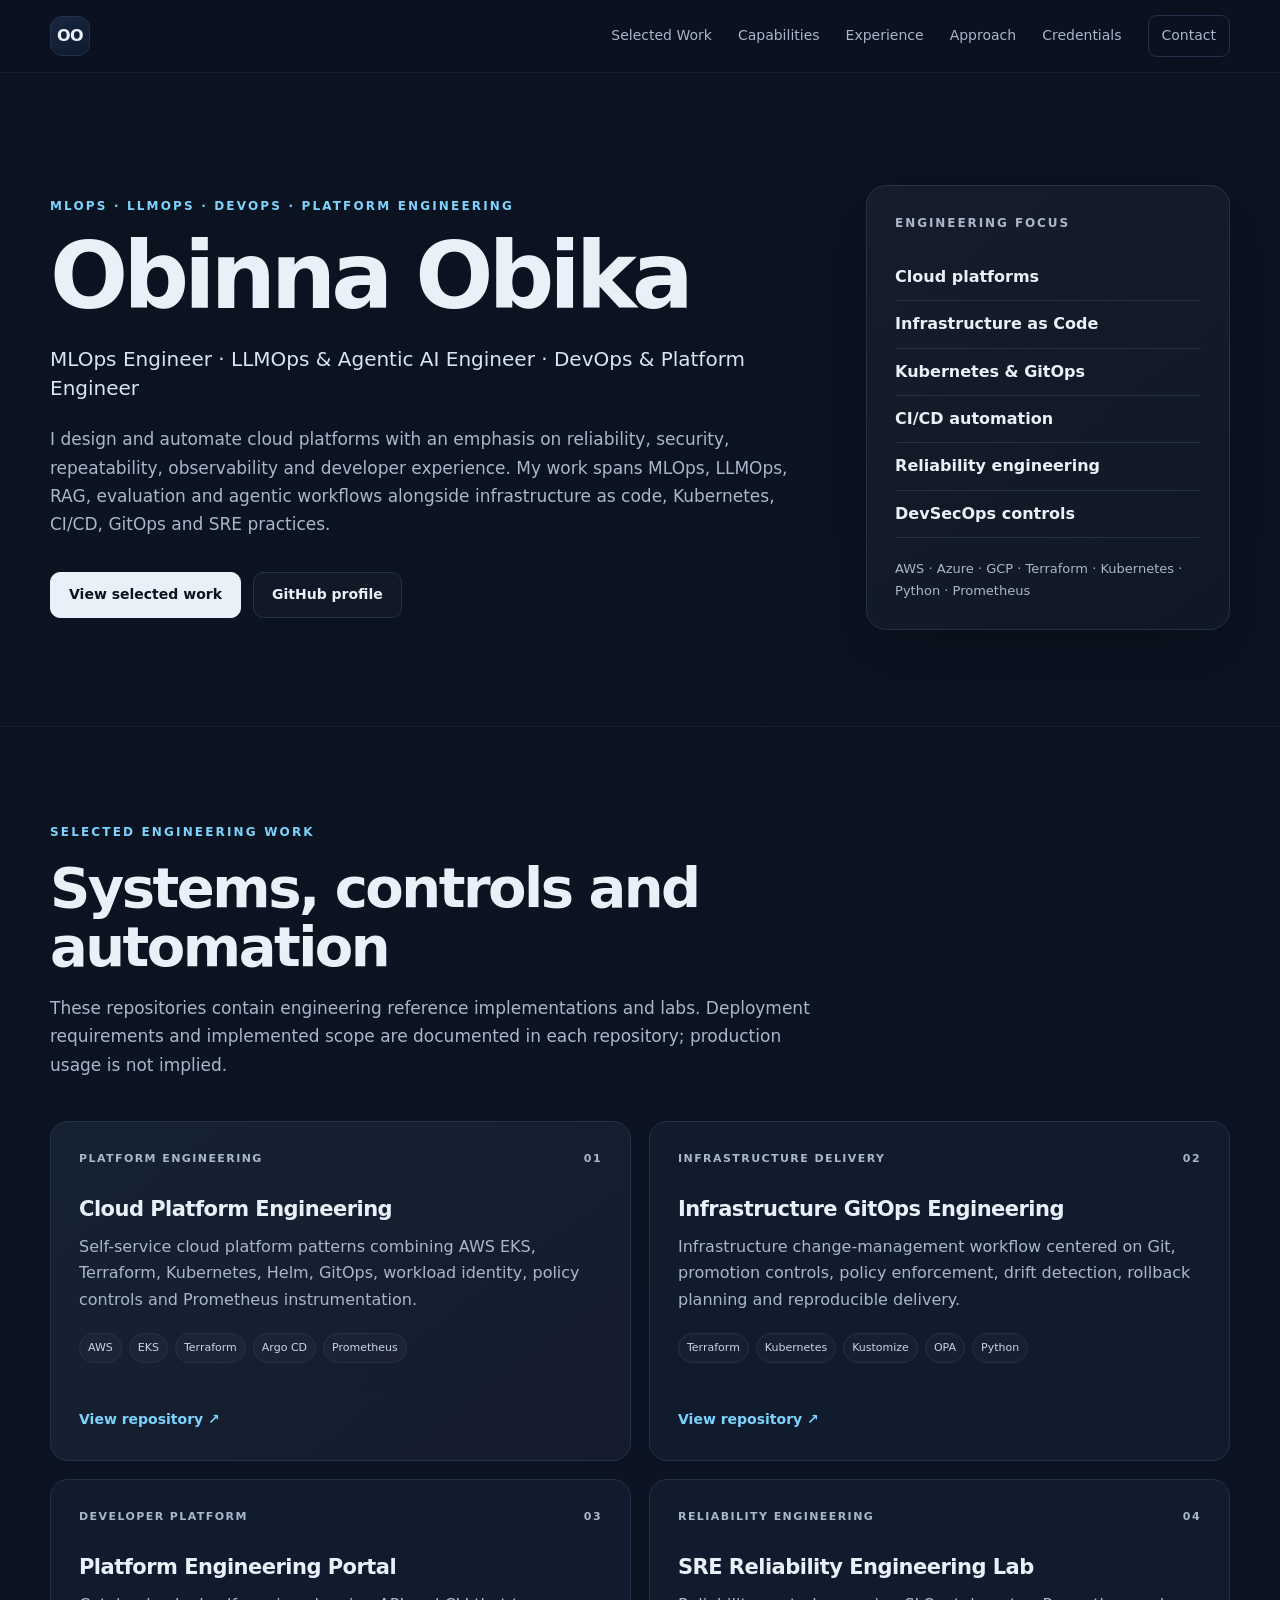
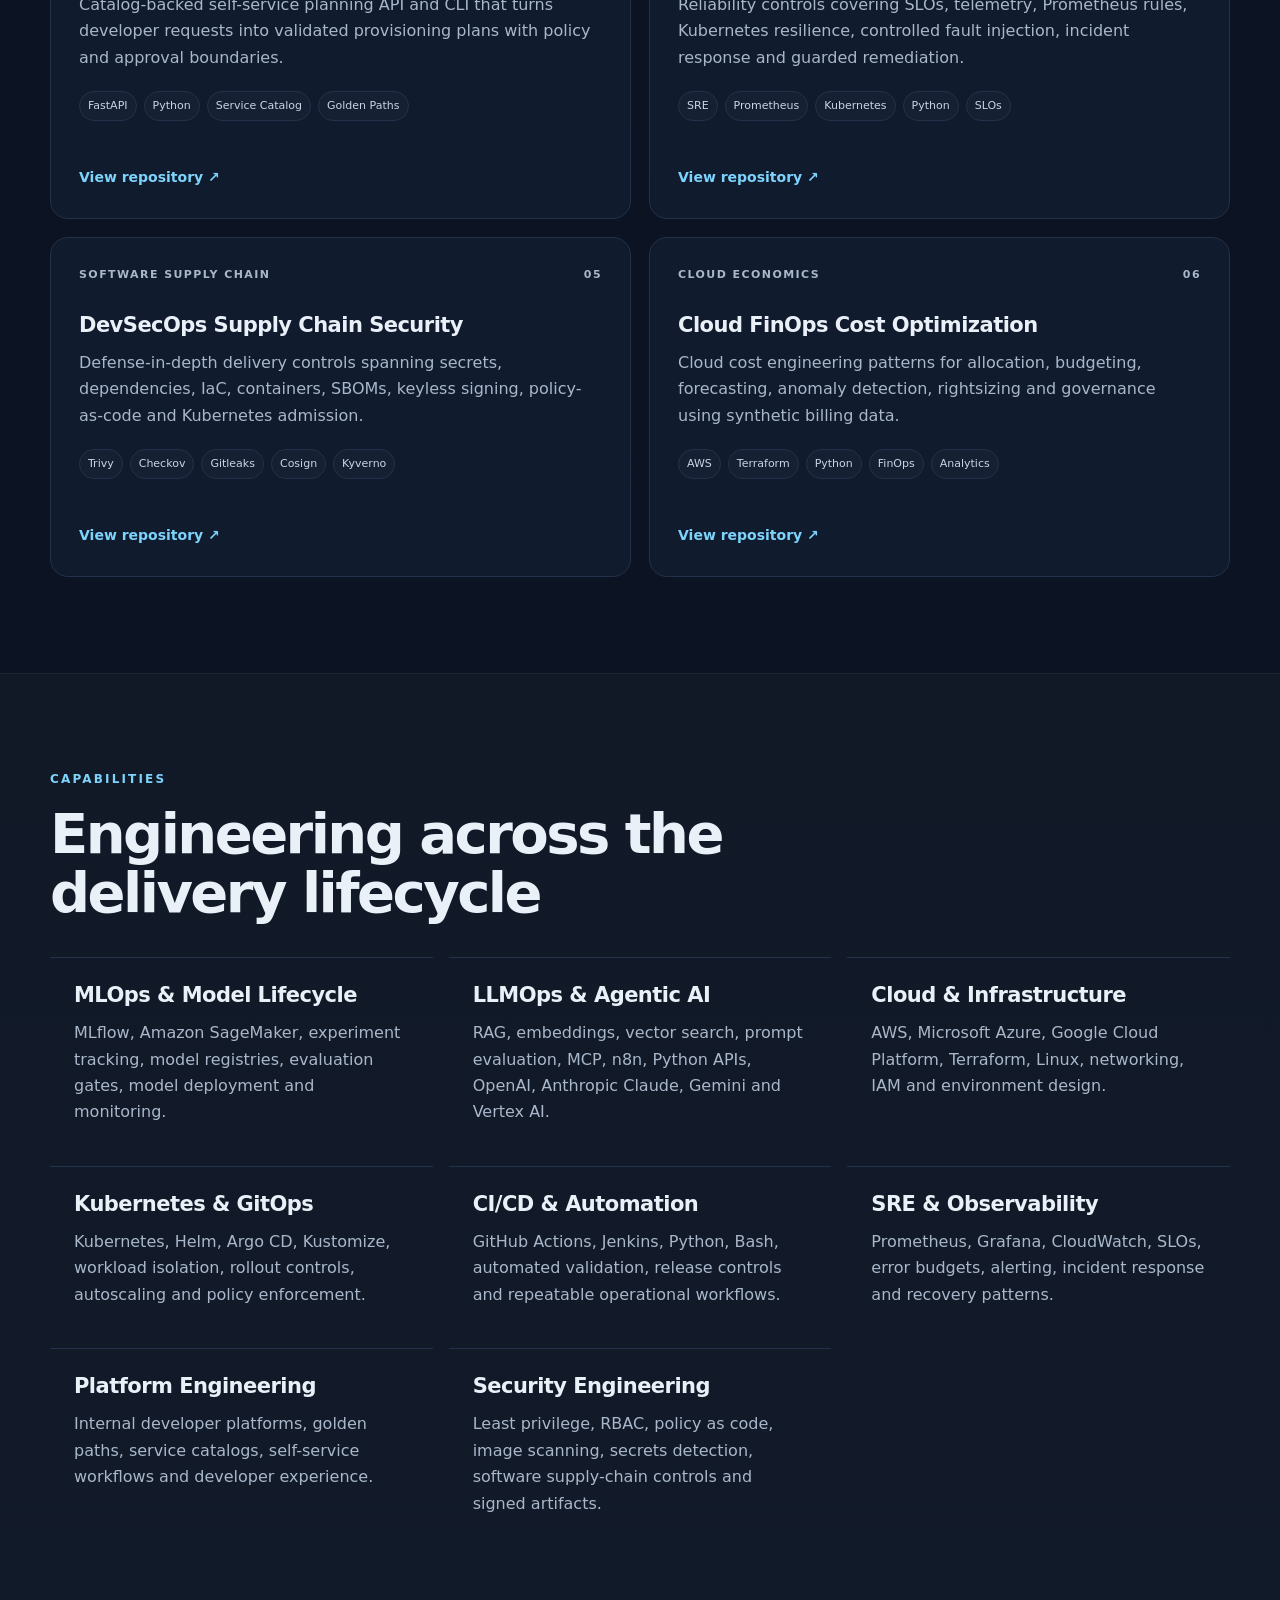
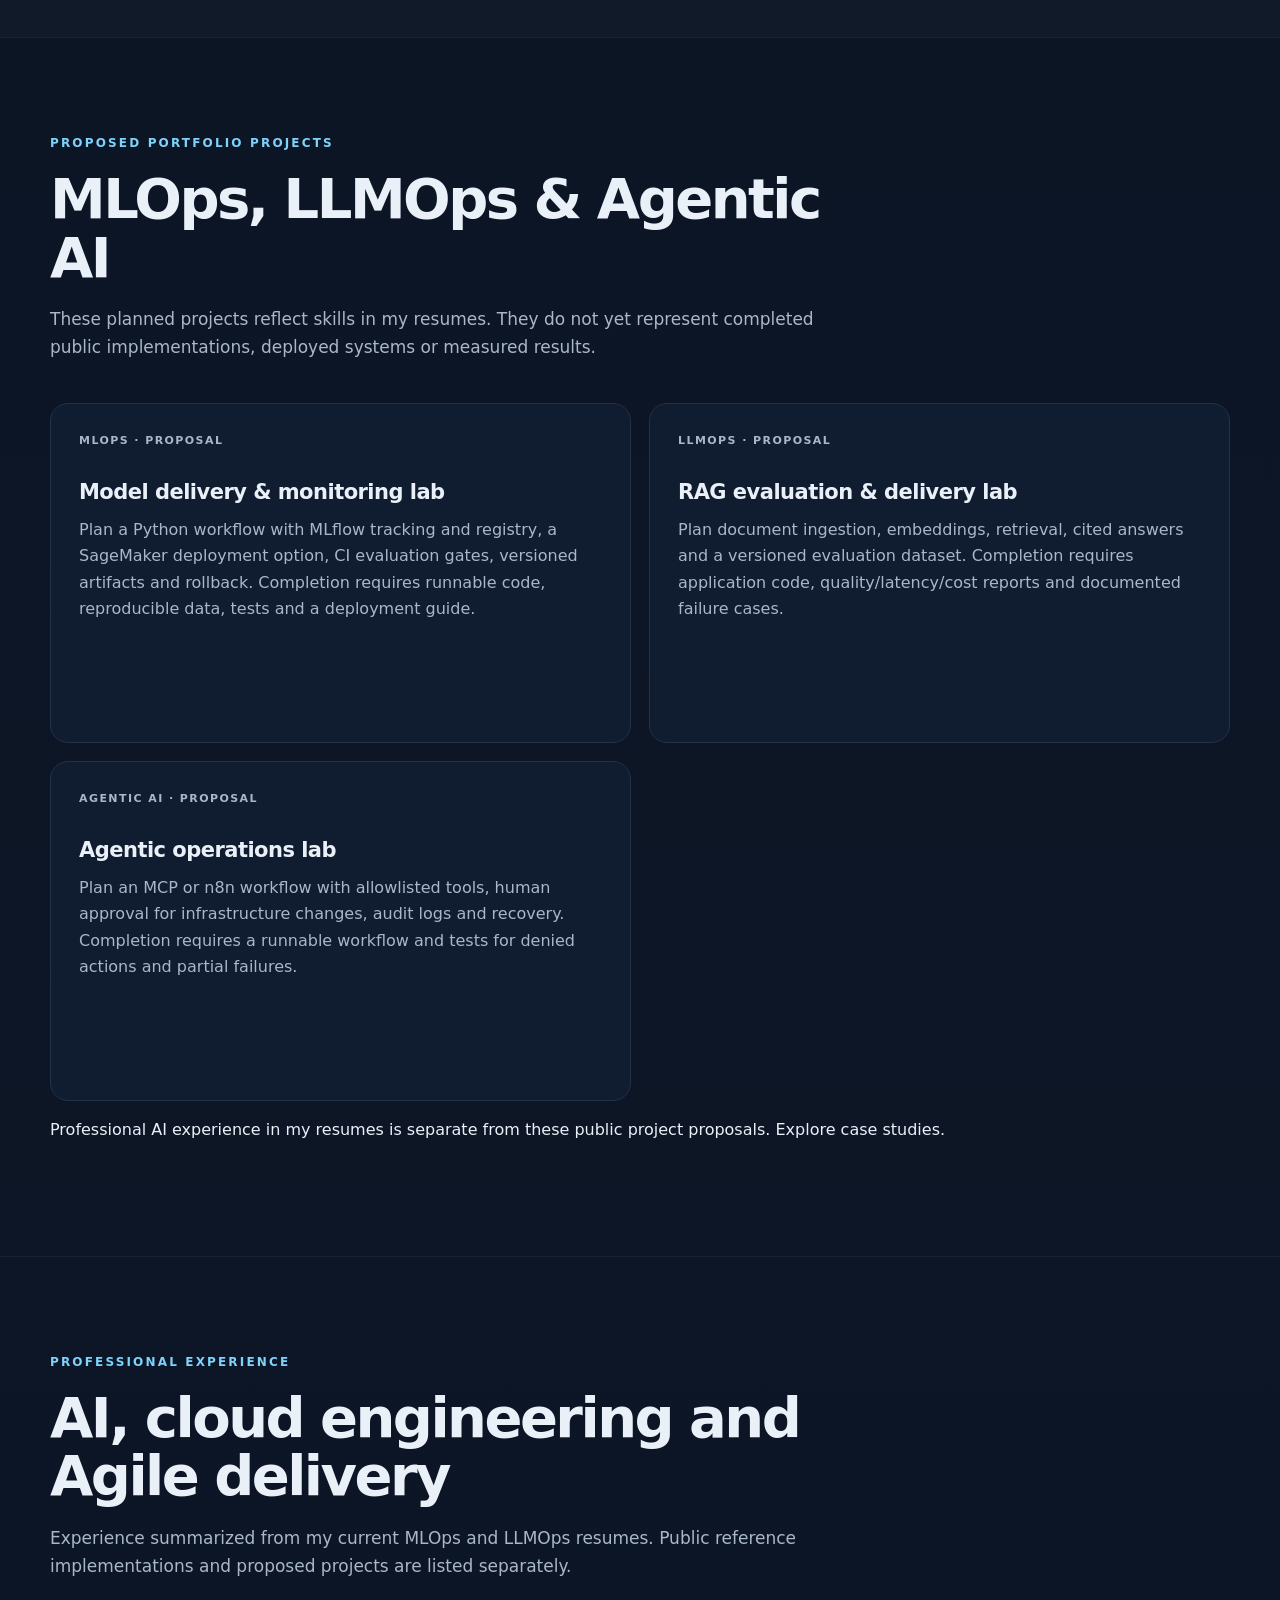
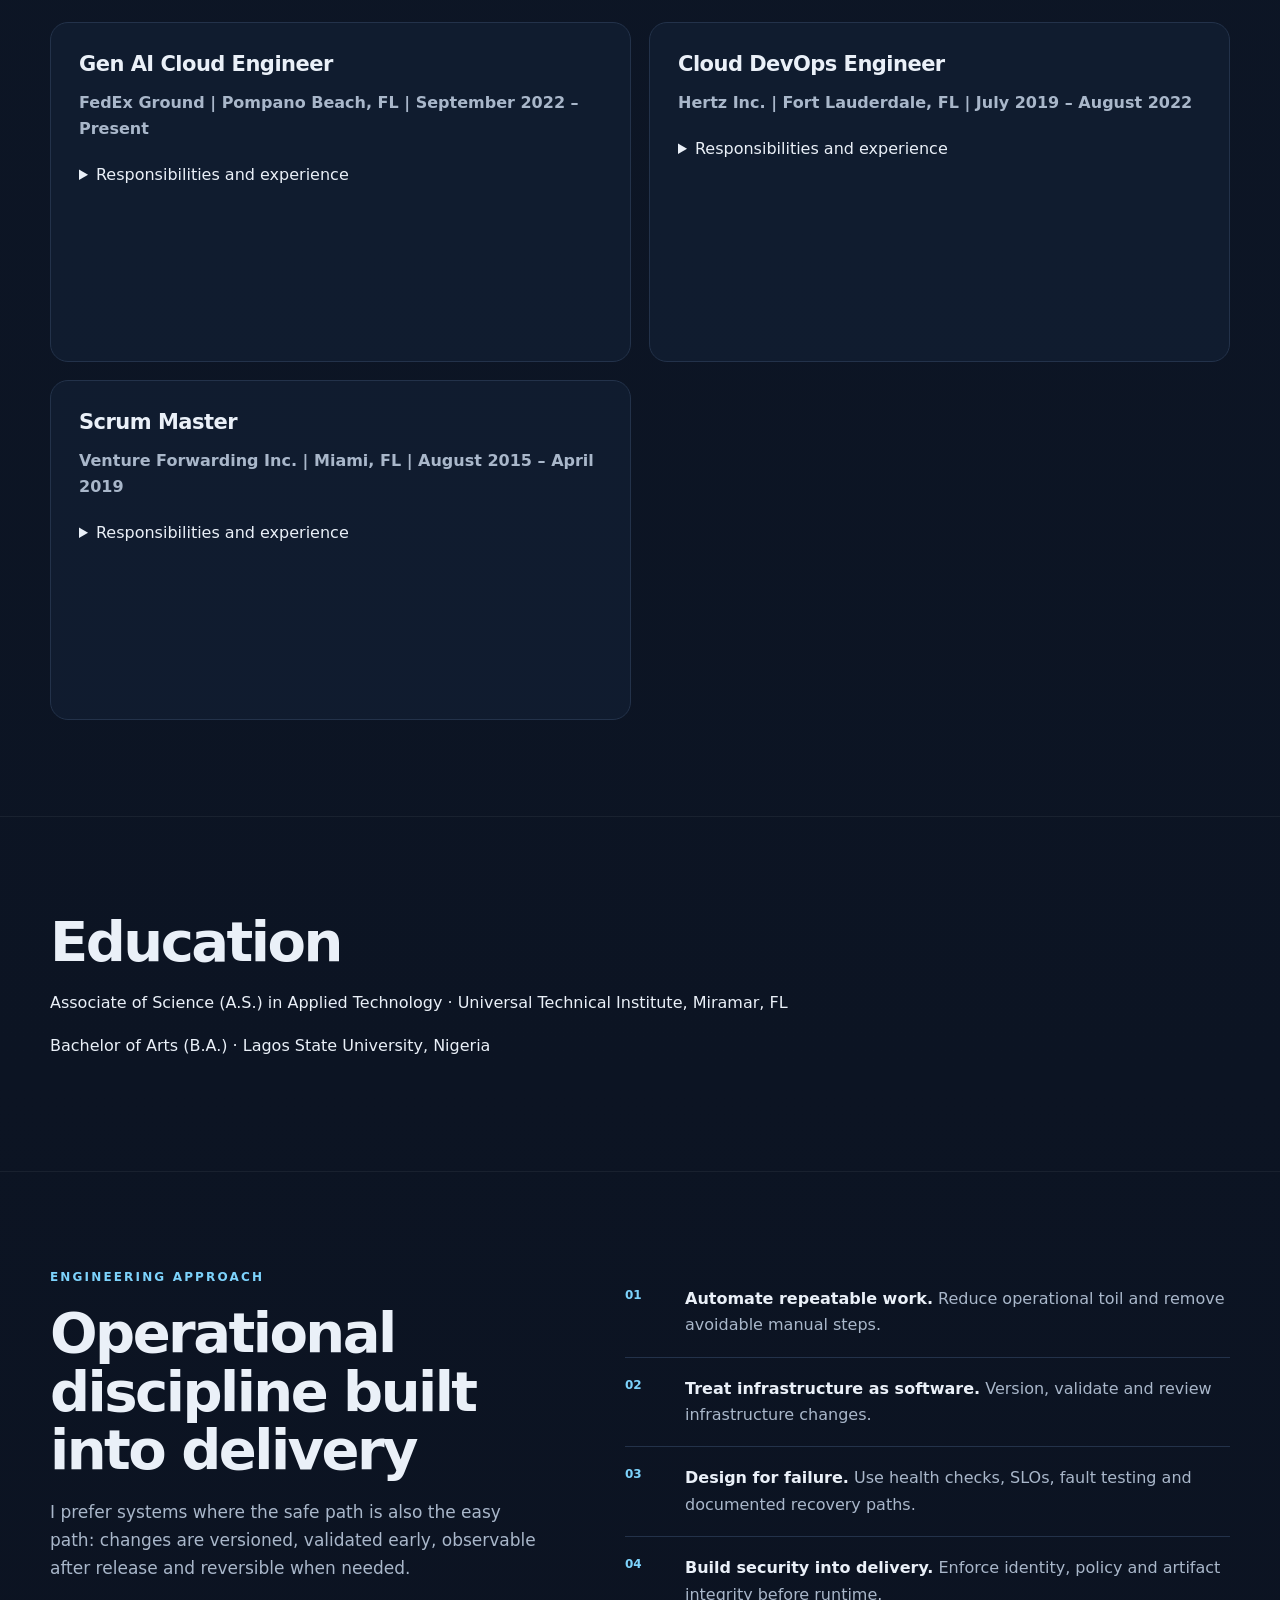
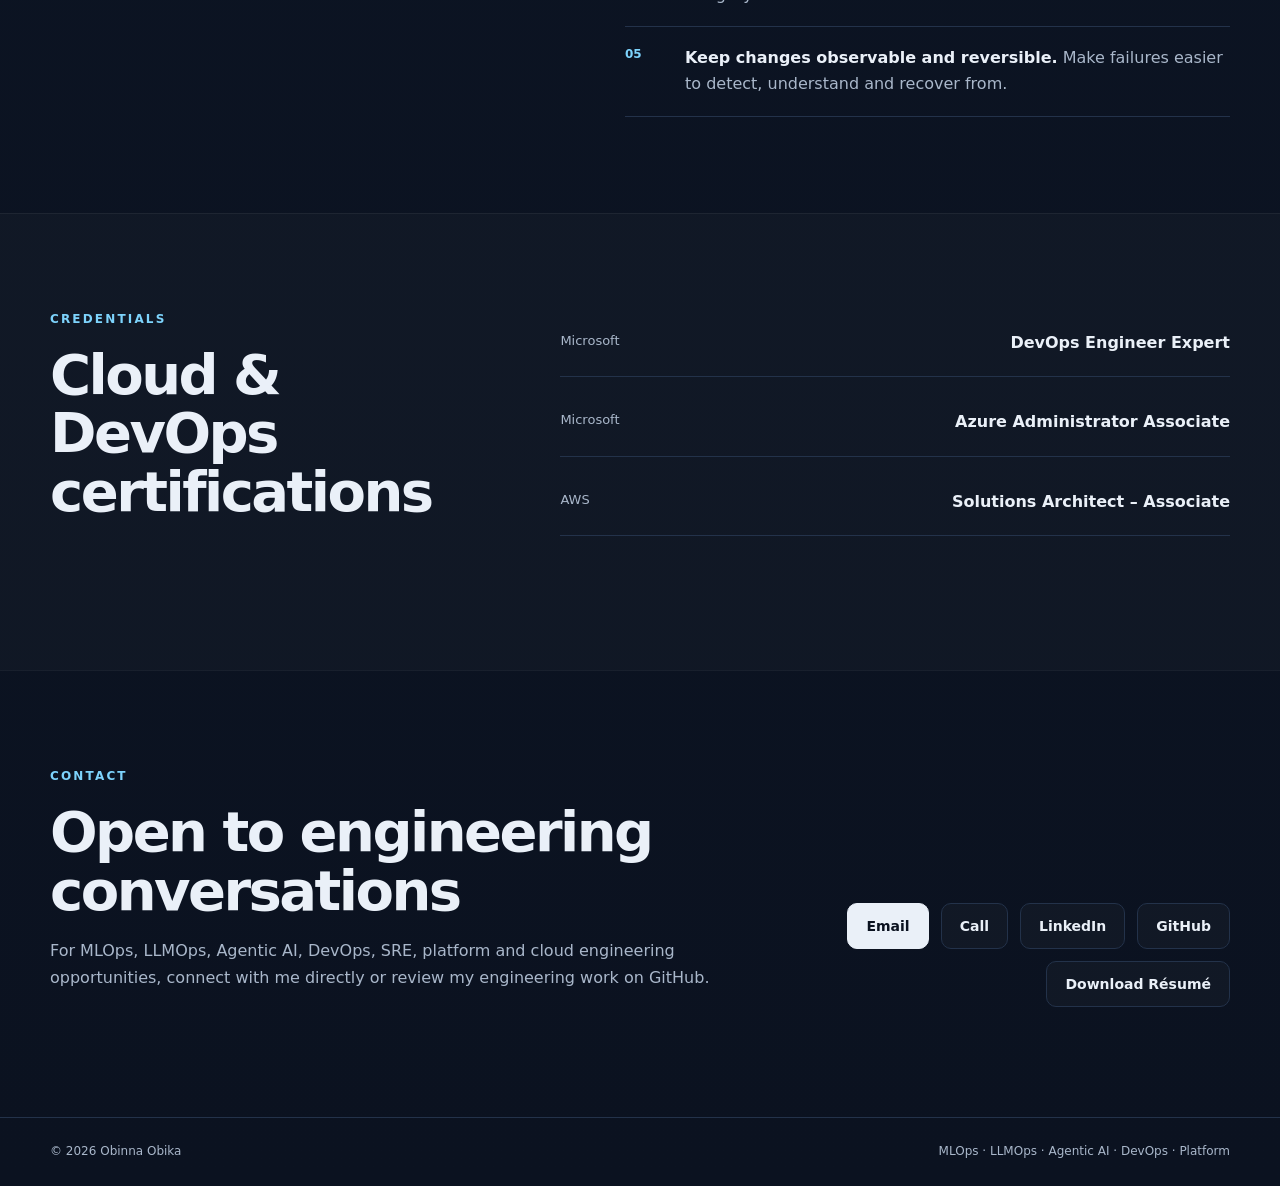
==== commit a670127c: "Align professional experience, education and certifications with supplied resumes" ====
--- a/index.html
+++ b/index.html
@@ -13,7 +13,7 @@
 </head>
 <body>
   <a class="skip-link" href="#main">Skip to content</a>
-  <header class="site-header"><div class="container nav-wrap"><a class="brand" href="#top" aria-label="Obinna Obika home">OO</a><nav class="nav" aria-label="Primary navigation"><a href="#work">Selected Work</a><a href="#capabilities">Capabilities</a><a href="#principles">Approach</a><a href="#credentials">Credentials</a><a class="nav-cta" href="#contact">Contact</a></nav></div></header>
+  <header class="site-header"><div class="container nav-wrap"><a class="brand" href="#top" aria-label="Obinna Obika home">OO</a><nav class="nav" aria-label="Primary navigation"><a href="#work">Selected Work</a><a href="#capabilities">Capabilities</a><a href="#experience">Experience</a><a href="#principles">Approach</a><a href="#credentials">Credentials</a><a class="nav-cta" href="#contact">Contact</a></nav></div></header>
   <main id="main">
     <section class="hero" id="top"><div class="container hero-grid"><div><p class="eyebrow">MLOps · LLMOps · DevOps · Platform Engineering</p><h1>Obinna Obika</h1><p class="role-line">MLOps Engineer · LLMOps &amp; Agentic AI Engineer · DevOps &amp; Platform Engineer</p><p class="hero-copy">I design and automate cloud platforms with an emphasis on reliability, security, repeatability, observability and developer experience. My work spans MLOps, LLMOps, RAG, evaluation and agentic workflows alongside infrastructure as code, Kubernetes, CI/CD, GitOps and SRE practices.</p><div class="hero-actions"><a class="button primary" href="#work">View selected work</a><a class="button secondary" href="https://github.com/obinna-obika-devops" target="_blank" rel="noopener noreferrer">GitHub profile</a></div></div><aside class="focus-card" aria-label="Engineering focus"><p class="card-kicker">Engineering focus</p><div class="focus-list"><span>Cloud platforms</span><span>Infrastructure as Code</span><span>Kubernetes &amp; GitOps</span><span>CI/CD automation</span><span>Reliability engineering</span><span>DevSecOps controls</span></div><p class="focus-note">AWS · Azure · GCP · Terraform · Kubernetes · Python · Prometheus</p></aside></div></section>
     <section class="section" id="work"><div class="container"><div class="section-heading"><p class="eyebrow">Selected engineering work</p><h2>Systems, controls and automation</h2><p>These repositories contain engineering reference implementations and labs. Deployment requirements and implemented scope are documented in each repository; production usage is not implied.</p></div><div class="project-grid">
@@ -26,11 +26,11 @@
     </div></div></section>
     <section class="section alt" id="capabilities"><div class="container"><div class="section-heading compact"><p class="eyebrow">Capabilities</p><h2>Engineering across the delivery lifecycle</h2></div><div class="capability-grid"><div><h3>MLOps &amp; Model Lifecycle</h3><p>MLflow, Amazon SageMaker, experiment tracking, model registries, evaluation gates, model deployment and monitoring.</p></div><div><h3>LLMOps &amp; Agentic AI</h3><p>RAG, embeddings, vector search, prompt evaluation, MCP, n8n, Python APIs, OpenAI, Anthropic Claude, Gemini and Vertex AI.</p></div><div><h3>Cloud &amp; Infrastructure</h3><p>AWS, Microsoft Azure, Google Cloud Platform, Terraform, Linux, networking, IAM and environment design.</p></div><div><h3>Kubernetes &amp; GitOps</h3><p>Kubernetes, Helm, Argo CD, Kustomize, workload isolation, rollout controls, autoscaling and policy enforcement.</p></div><div><h3>CI/CD &amp; Automation</h3><p>GitHub Actions, Jenkins, Python, Bash, automated validation, release controls and repeatable operational workflows.</p></div><div><h3>SRE &amp; Observability</h3><p>Prometheus, Grafana, CloudWatch, SLOs, error budgets, alerting, incident response and recovery patterns.</p></div><div><h3>Platform Engineering</h3><p>Internal developer platforms, golden paths, service catalogs, self-service workflows and developer experience.</p></div><div><h3>Security Engineering</h3><p>Least privilege, RBAC, policy as code, image scanning, secrets detection, software supply-chain controls and signed artifacts.</p></div></div></div></section>
 <section class="section" id="ai-roadmap"><div class="container"><div class="section-heading"><p class="eyebrow">Proposed portfolio projects</p><h2>MLOps, LLMOps &amp; Agentic AI</h2><p>These planned projects reflect skills in my resumes. They do not yet represent completed public implementations, deployed systems or measured results.</p></div><div class="project-grid"><article class="project-card"><div class="project-topline"><span>MLOps · Proposal</span></div><h3>Model delivery &amp; monitoring lab</h3><p>Plan a Python workflow with MLflow tracking and registry, a SageMaker deployment option, CI evaluation gates, versioned artifacts and rollback. Completion requires runnable code, reproducible data, tests and a deployment guide.</p></article><article class="project-card"><div class="project-topline"><span>LLMOps · Proposal</span></div><h3>RAG evaluation &amp; delivery lab</h3><p>Plan document ingestion, embeddings, retrieval, cited answers and a versioned evaluation dataset. Completion requires application code, quality/latency/cost reports and documented failure cases.</p></article><article class="project-card"><div class="project-topline"><span>Agentic AI · Proposal</span></div><h3>Agentic operations lab</h3><p>Plan an MCP or n8n workflow with allowlisted tools, human approval for infrastructure changes, audit logs and recovery. Completion requires a runnable workflow and tests for denied actions and partial failures.</p></article></div><p>Professional AI experience in my resumes is separate from these public project proposals. <a href="https://case-studies.bilolomedia.com">Explore case studies</a>.</p></div></section>
-    <section class="section" id="principles"><div class="container split"><div class="section-heading compact"><p class="eyebrow">Engineering approach</p><h2>Operational discipline built into delivery</h2><p>I prefer systems where the safe path is also the easy path: changes are versioned, validated early, observable after release and reversible when needed.</p></div><div class="principles"><div><span>01</span><p><strong>Automate repeatable work.</strong> Reduce operational toil and remove avoidable manual steps.</p></div><div><span>02</span><p><strong>Treat infrastructure as software.</strong> Version, validate and review infrastructure changes.</p></div><div><span>03</span><p><strong>Design for failure.</strong> Use health checks, SLOs, fault testing and documented recovery paths.</p></div><div><span>04</span><p><strong>Build security into delivery.</strong> Enforce identity, policy and artifact integrity before runtime.</p></div><div><span>05</span><p><strong>Keep changes observable and reversible.</strong> Make failures easier to detect, understand and recover from.</p></div></div></div></section>
+<section class="section" id="experience"><div class="container"><div class="section-heading"><p class="eyebrow">Professional experience</p><h2>AI, cloud engineering and Agile delivery</h2><p>Experience summarized from my current MLOps and LLMOps resumes. Public reference implementations and proposed projects are listed separately.</p></div><div class="project-grid"><article class="project-card"><h3>Gen AI Cloud Engineer</h3><p><strong>FedEx Ground | Pompano Beach, FL | September 2022 – Present</strong></p><details><summary>Responsibilities and experience</summary><ul><li>Designed and implemented end-to-end MLOps and LLMOps pipelines integrating model development, automated testing, evaluation, deployment, monitoring, and lifecycle management across cloud environments.</li><li>Integrated MLOps tools such as MLflow and Amazon SageMaker to support experiment tracking, model versioning, model registry management, and controlled deployment workflows.</li><li>Designed, developed, and deployed Generative AI and Large Language Model (LLM) applications using Python, OpenAI, Anthropic Claude, Google Gemini, AWS, and Google Vertex AI to automate enterprise workflows and support AI-driven business solutions.</li><li>Designed and maintained automated CI/CD pipelines for AI/ML applications using GitHub Actions, Azure DevOps, Jenkins, and Terraform, integrating code validation, container builds, model evaluation, and production deployment.</li><li>Containerized and deployed AI/ML applications using Docker, Kubernetes, Azure Kubernetes Service (AKS), and Amazon EKS, supporting scalable model inference, workload orchestration, and high availability.</li><li>Developed Retrieval-Augmented Generation (RAG) solutions using document ingestion, text chunking, embeddings, vector databases, semantic search, and retrieval pipelines to improve enterprise knowledge retrieval and contextual AI responses.</li><li>Implemented prompt engineering, model evaluation, and automated testing frameworks to assess LLM response accuracy, relevance, latency, reliability, and cost before production deployment.</li><li>Developed Python-based AI services and REST APIs to support model inference, data processing, LLM orchestration, application integration, and automated operational workflows.</li><li>Developed observability and monitoring solutions using Prometheus, Grafana, Loki, Azure Monitor, and AWS CloudWatch to track model inference latency, API performance, application errors, resource utilization, and infrastructure health.</li><li>Built AI agents and agentic workflows using Model Context Protocol (MCP), n8n, function calling, and REST APIs to automate multi-step engineering and operational processes.</li><li>Automated cloud infrastructure provisioning and configuration using Terraform, Azure Bicep, and Infrastructure as Code (IaC) to establish reproducible development, testing, staging, and production environments.</li><li>Implemented GitOps-based deployment workflows using Argo CD and Helm to manage Kubernetes application releases, configuration updates, and rollback procedures.</li><li>Designed and managed cloud infrastructure across AWS, Microsoft Azure, and Google Cloud Platform (GCP), supporting AI application hosting, data processing, model inference, and enterprise cloud workloads.</li><li>Implemented secure AI/ML infrastructure using AWS IAM, Azure RBAC, Azure Key Vault, AWS Secrets Manager, private networking, and least-privilege access controls to protect model endpoints, credentials, and application data.</li><li>Applied Site Reliability Engineering (SRE) principles to AI/ML platforms, including proactive alerting, incident response, root cause analysis, autoscaling, capacity planning, and service reliability improvements.</li><li>Troubleshot production issues involving LLM applications, RAG retrieval pipelines, model-serving APIs, Kubernetes workloads, cloud networking, IAM permissions, and CI/CD deployment failures.</li><li>Collaborated with data scientists, AI engineers, software developers, and cloud infrastructure teams to streamline model deployment, improve platform reliability, and establish standardized MLOps and DevOps practices.</li></ul></details></article><article class="project-card"><h3>Cloud DevOps Engineer</h3><p><strong>Hertz Inc. | Fort Lauderdale, FL | July 2019 – August 2022</strong></p><details><summary>Responsibilities and experience</summary><ul><li>Designed, deployed, and maintained scalable AWS and Microsoft Azure cloud infrastructure to support enterprise applications, development environments, and production workloads.</li><li>Built and maintained CI/CD pipelines using Jenkins, Azure DevOps, Git, and GitHub to automate application builds, testing, deployments, and release management.</li><li>Automated cloud infrastructure provisioning and configuration management using Terraform and Infrastructure as Code (IaC), improving deployment consistency and reducing manual intervention.</li><li>Developed Python and Bash automation scripts for infrastructure provisioning, system health checks, configuration validation, deployment operations, and routine maintenance.</li><li>Supported containerized application deployments using Docker and Kubernetes, assisting with application scalability, workload orchestration, and deployment reliability.</li><li>Designed and maintained secure hybrid cloud connectivity using Site-to-Site VPN, Azure ExpressRoute, and AWS Direct Connect, supporting enterprise cloud migration and integration initiatives.</li><li>Configured and managed cloud networking components, including AWS VPCs, Azure Virtual Networks, subnets, routing tables, security groups, load balancers, and DNS services.</li><li>Implemented infrastructure and application monitoring using Grafana, Nagios, and cloud-native monitoring tools to track system availability, application performance, and infrastructure utilization.</li><li>Supported DevOps release management processes, including deployment validation, environment configuration, troubleshooting, and rollback procedures.</li><li>Implemented cloud security practices using AWS IAM, Azure RBAC, access controls, and secure configuration management to protect infrastructure and applications.</li><li>Participated in production incident response, root cause analysis, backup and recovery operations, and infrastructure troubleshooting to improve service reliability.</li><li>Developed technical documentation, operational runbooks, architecture diagrams, deployment procedures, and incident reports to support engineering operations and knowledge sharing.</li><li>Collaborated with software development, infrastructure, networking, and security teams to improve deployment automation, troubleshoot production issues, and maintain reliable cloud environments.</li></ul></details></article><article class="project-card"><h3>Scrum Master</h3><p><strong>Venture Forwarding Inc. | Miami, FL | August 2015 – April 2019</strong></p><details><summary>Responsibilities and experience</summary><ul><li>Facilitated Agile Scrum ceremonies, including Daily Stand-ups, Sprint Planning, Sprint Reviews, Sprint Retrospectives, and Backlog Refinement to support efficient software development and delivery.</li><li>Collaborated with software developers, DevOps engineers, QA teams, Product Owners, and stakeholders to coordinate application development, testing, infrastructure changes, and production releases.</li><li>Supported Agile software delivery and DevOps practices by coordinating CI/CD activities, deployment schedules, release planning, and cross-functional technical dependencies.</li><li>Managed sprint backlogs, user stories, acceptance criteria, and delivery priorities using Jira and Confluence to maintain alignment with business requirements and engineering objectives.</li><li>Monitored sprint velocity, burndown charts, cycle time, and delivery metrics to identify bottlenecks, improve workflow efficiency, and strengthen delivery predictability.</li><li>Facilitated collaboration between development, infrastructure, and operations teams to resolve technical blockers, manage dependencies, and improve application release readiness.</li><li>Promoted continuous integration, automated testing, and continuous delivery practices by helping engineering teams incorporate DevOps activities into Agile sprint planning.</li><li>Coordinated production release readiness, change management activities, risk assessments, and post-release reviews to support stable application deployments.</li><li>Conducted sprint retrospectives, identified process inefficiencies, and implemented continuous improvement initiatives to strengthen team productivity, software quality, and operational efficiency.</li><li>Maintained Agile project documentation, sprint reports, delivery dashboards, and stakeholder communications to ensure transparency, accountability, and consistent project execution.</li></ul></details></article></div></div></section><section class="section" id="education"><div class="container"><h2>Education</h2><p>Associate of Science (A.S.) in Applied Technology · Universal Technical Institute, Miramar, FL</p><p>Bachelor of Arts (B.A.) · Lagos State University, Nigeria</p></div></section>    <section class="section" id="principles"><div class="container split"><div class="section-heading compact"><p class="eyebrow">Engineering approach</p><h2>Operational discipline built into delivery</h2><p>I prefer systems where the safe path is also the easy path: changes are versioned, validated early, observable after release and reversible when needed.</p></div><div class="principles"><div><span>01</span><p><strong>Automate repeatable work.</strong> Reduce operational toil and remove avoidable manual steps.</p></div><div><span>02</span><p><strong>Treat infrastructure as software.</strong> Version, validate and review infrastructure changes.</p></div><div><span>03</span><p><strong>Design for failure.</strong> Use health checks, SLOs, fault testing and documented recovery paths.</p></div><div><span>04</span><p><strong>Build security into delivery.</strong> Enforce identity, policy and artifact integrity before runtime.</p></div><div><span>05</span><p><strong>Keep changes observable and reversible.</strong> Make failures easier to detect, understand and recover from.</p></div></div></div></section>
     <section class="section alt" id="credentials"><div class="container credentials-wrap"><div class="section-heading compact"><p class="eyebrow">Credentials</p><h2>Cloud &amp; DevOps certifications</h2></div><div class="credential-grid"><div class="credential"><span>Microsoft</span><strong>DevOps Engineer Expert</strong></div><div class="credential"><span>Microsoft</span><strong>Azure Administrator Associate</strong></div><div class="credential"><span>AWS</span><strong>Solutions Architect – Associate</strong></div></div></div></section>
     <section class="section contact" id="contact"><div class="container contact-grid"><div><p class="eyebrow">Contact</p><h2>Open to engineering conversations</h2><p>For MLOps, LLMOps, Agentic AI, DevOps, SRE, platform and cloud engineering opportunities, connect with me directly or review my engineering work on GitHub.</p></div><div class="contact-actions"><a class="button primary" href="mailto:bilolo74@gmail.com" aria-label="Email Obinna Obika">Email</a><a class="button secondary" href="tel:+13127710557" aria-label="Call Obinna Obika">Call</a><a class="button secondary" href="https://www.linkedin.com/in/obinna-obika-devops" target="_blank" rel="noopener noreferrer" aria-label="Obinna Obika on LinkedIn">LinkedIn</a><a class="button secondary" href="https://github.com/obinna-obika-devops" target="_blank" rel="noopener noreferrer" aria-label="Obinna Obika on GitHub">GitHub</a><a class="button secondary" href="Obinna-Obika-DevOps-Resume.pdf" download="Obinna-Obika-DevOps-Resume.pdf" aria-label="Download Obinna Obika DevOps resume">Download Résumé</a></div></div></section>
   </main>
   <footer><div class="container footer-wrap"><span>© <span id="year"></span> Obinna Obika</span><span>MLOps · LLMOps · Agentic AI · DevOps · Platform</span></div></footer>
   <script src="script.js"></script>
 </body>
-</html>+</html>
